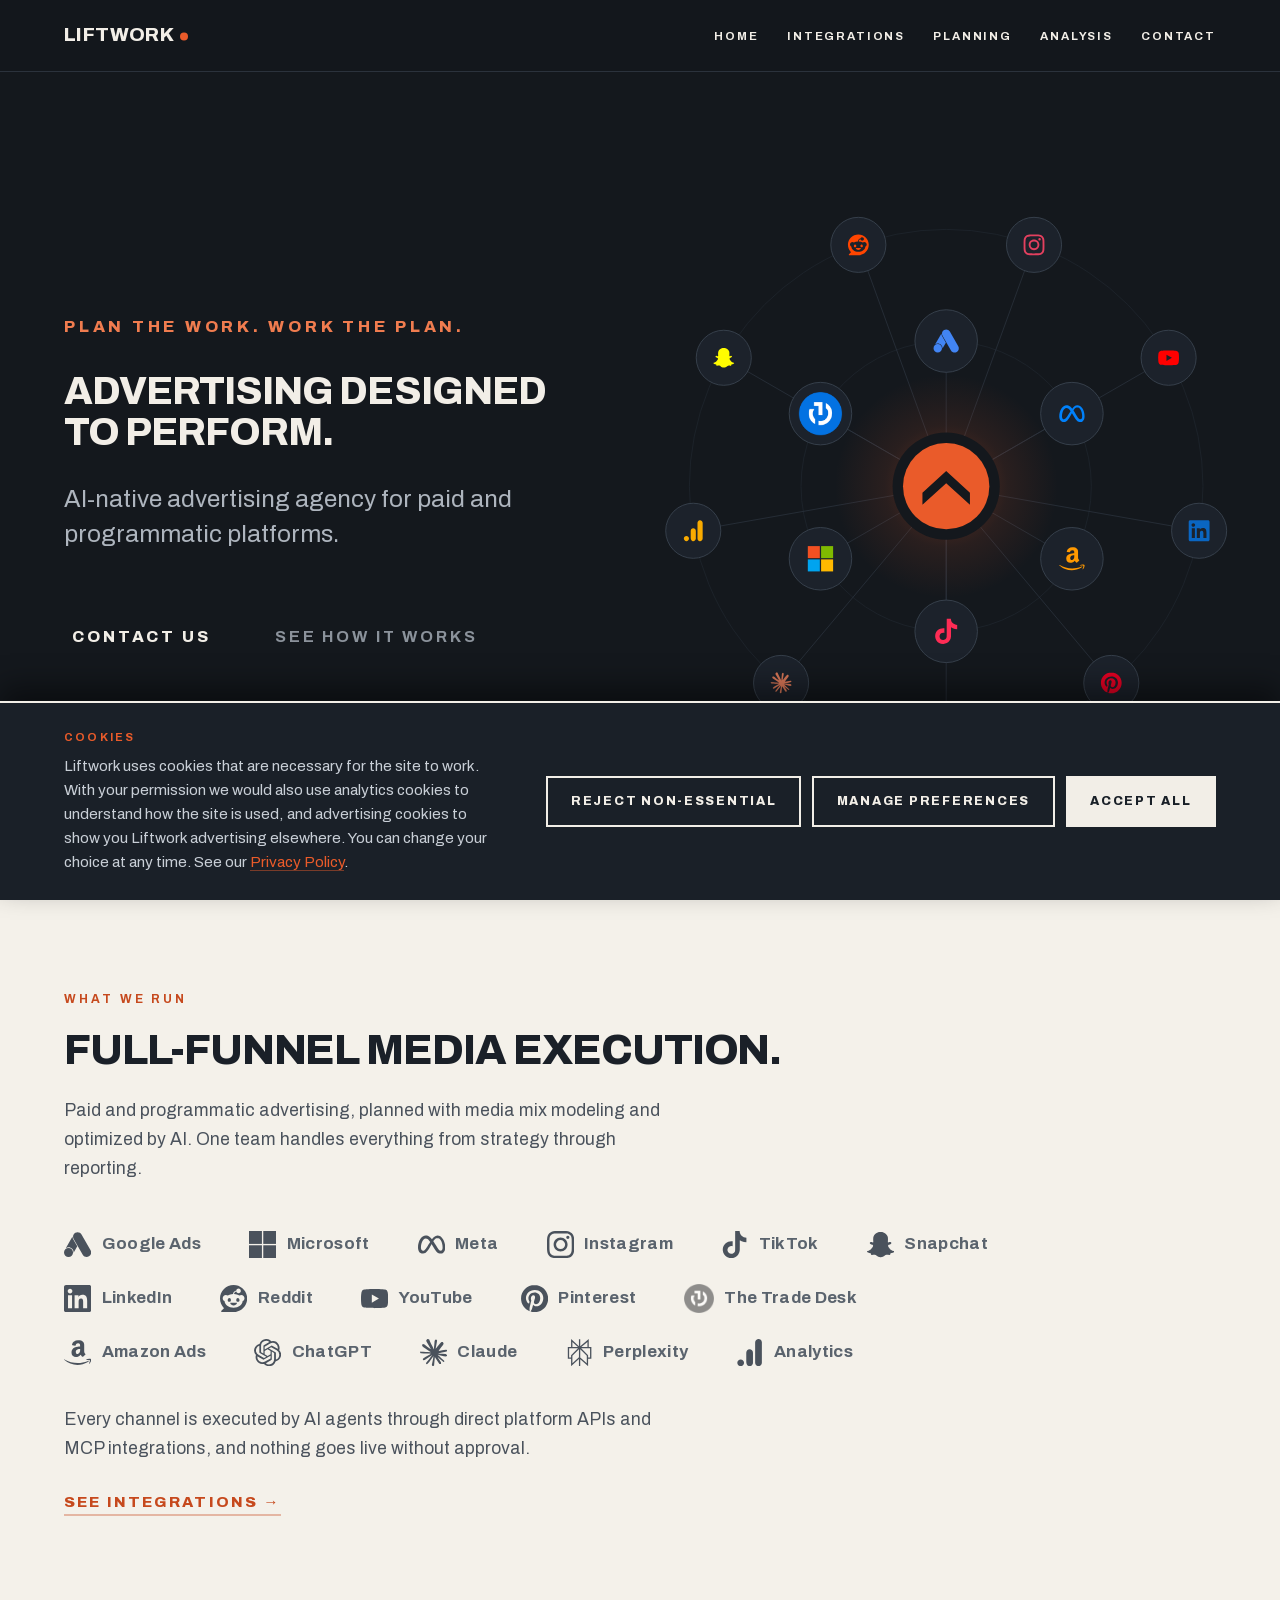
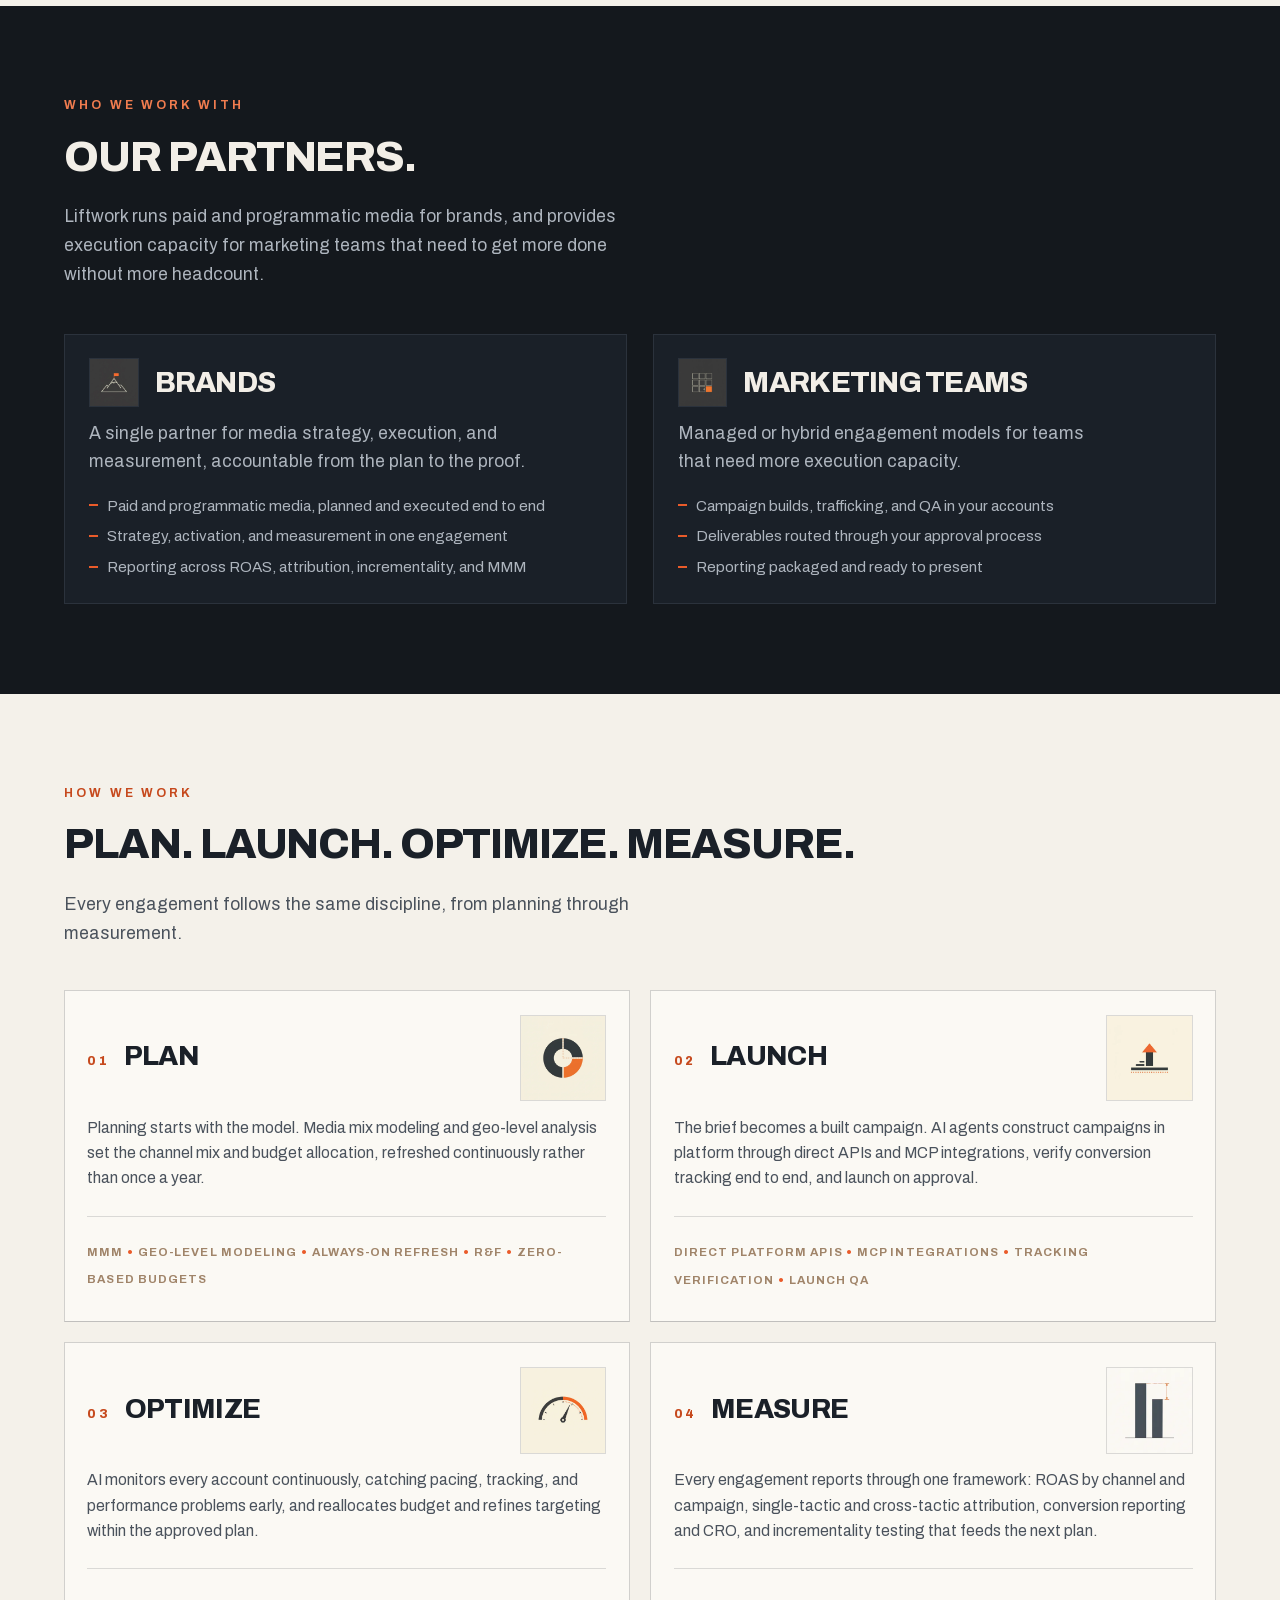
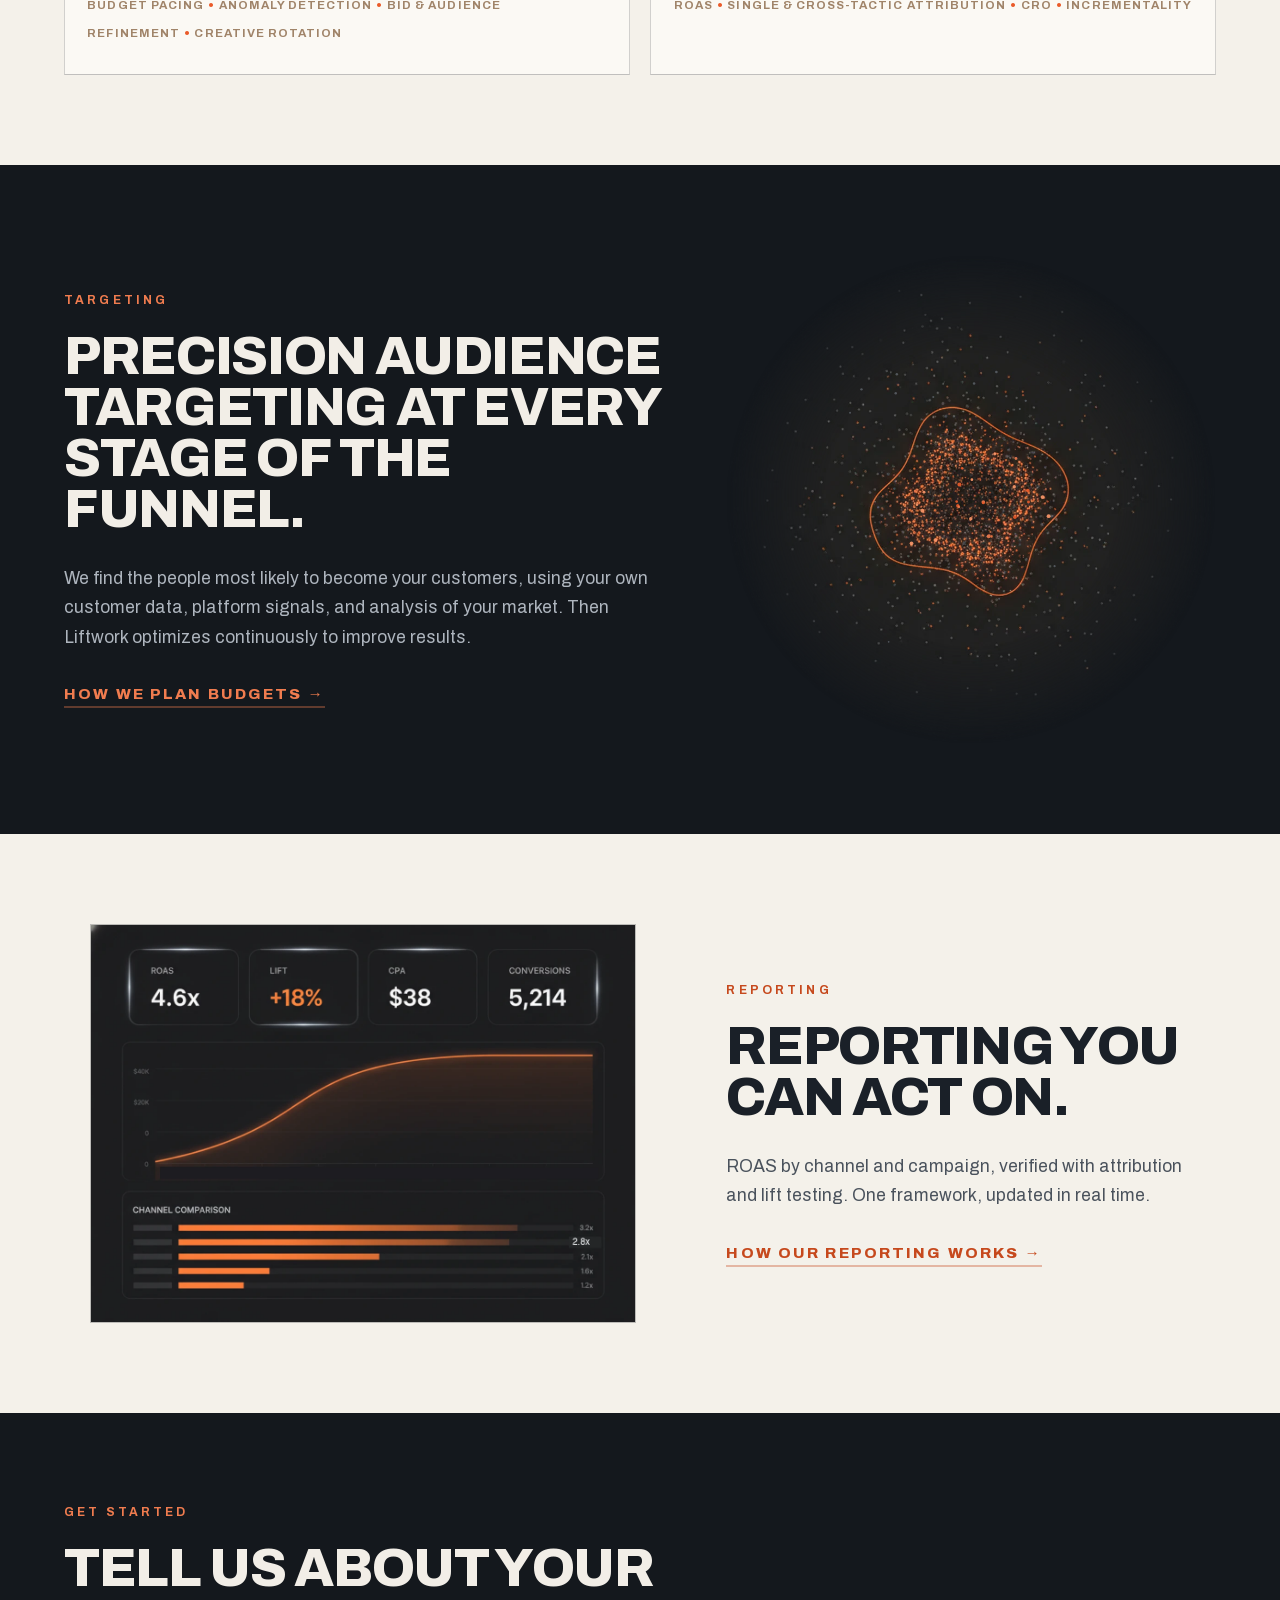
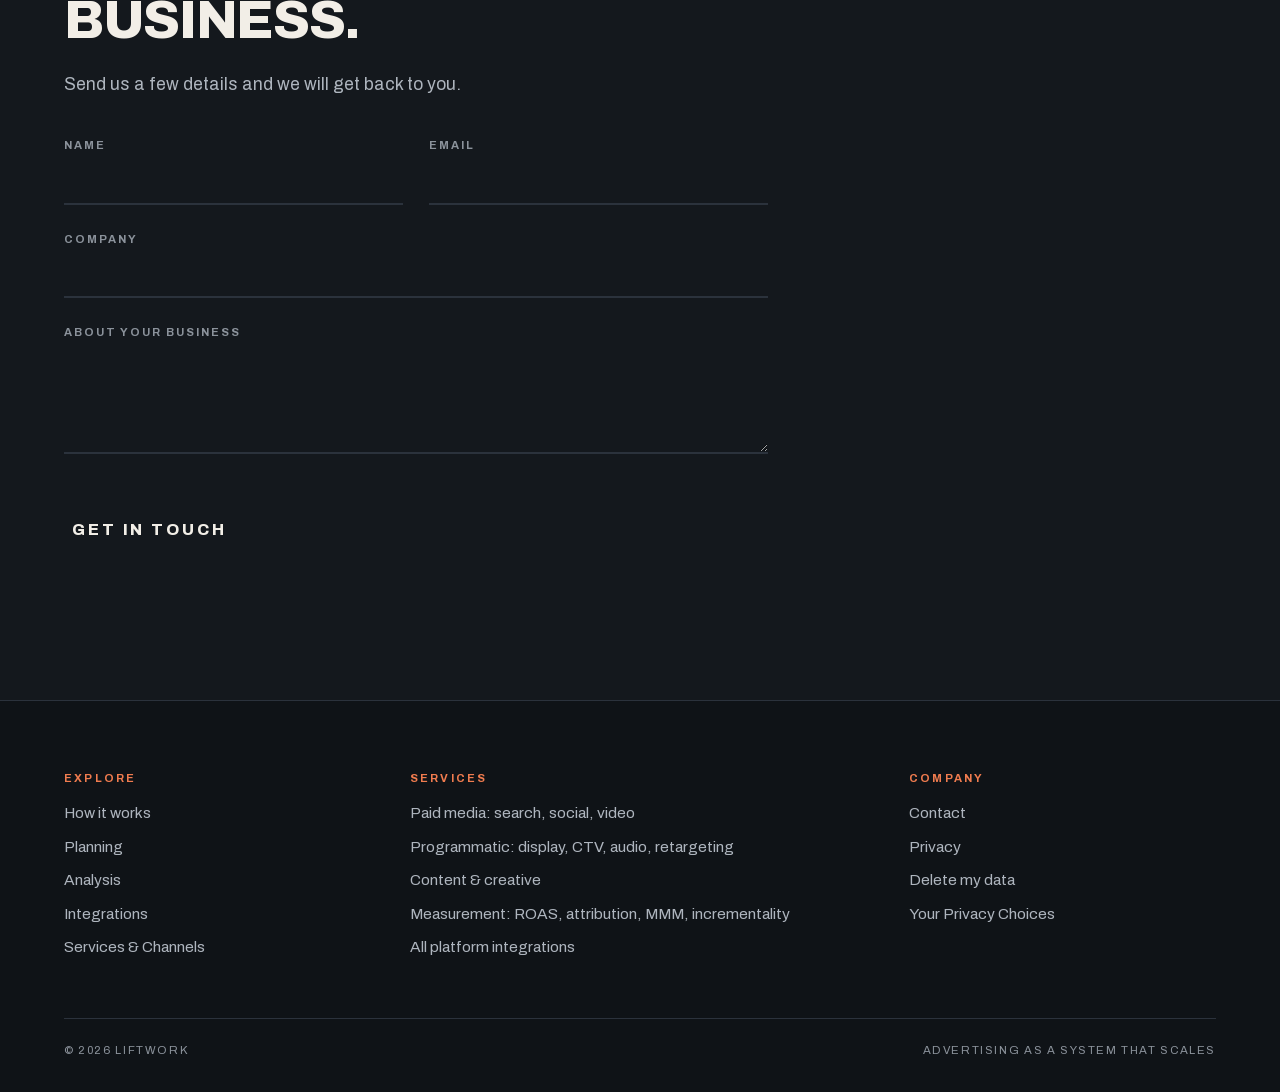
==== index.html @ 9b7424d6 "Fix truncated pages Co-Authored-By: Claude Fable 5 <noreply@anthropic.com>" ====
<!DOCTYPE html>
<html lang="en"><head><meta charset="utf-8">

<meta name="viewport" content="width=device-width, initial-scale=1">
<title>Liftwork: Advertising designed to perform</title>
<meta name="description" content="Liftwork is an AI-native advertising agency for paid and programmatic platforms. Advanced audience targeting, AI-optimized media delivery, and incrementality testing.">
<meta property="og:type" content="website">
<meta property="og:title" content="Liftwork: Advertising designed to perform">
<meta property="og:description" content="Liftwork is an AI-native advertising agency for paid and programmatic platforms. Advanced audience targeting, AI-optimized media delivery, and incrementality testing.">
<meta name="twitter:card" content="summary_large_image">
<meta name="theme-color" content="#14181D">
<link rel="icon" href="data:image/svg+xml,%3Csvg xmlns='http://www.w3.org/2000/svg' viewBox='0 0 32 32'%3E%3Crect width='32' height='32' fill='%2314181D'/%3E%3Ccircle cx='16' cy='16' r='10' fill='%23EA5B2A'/%3E%3Cpolygon points='16,12.5 21.5,17.5 21.5,20.3 16,15.3 10.5,20.3 10.5,17.5' fill='%2314181D'/%3E%3C/svg%3E">
<style>
@font-face{font-family:'Archivo';font-style:normal;font-weight:400 800;font-display:swap;src:url(fonts/archivo-var.woff2) format('woff2');unicode-range:U+0000-00FF,U+0131,U+0152-0153,U+02BB-02BC,U+02C6,U+02DA,U+02DC,U+2000-206F,U+2074,U+20AC,U+2122,U+2191,U+2193,U+2212,U+2215,U+FEFF,U+FFFD}
</style>
<style>
/* ============================================================
   LIFTWORK
   visual direction: mission control.
   deep charcoal ground, one vivid orange accent, cream plates
   where the work itself is shown. flat, sharp, unadorned.
   ============================================================ */

:root{
  --bg:#14181D;
  --bg-2:#1A2028;
  --bg-3:#20262F;
  --line:#2B323C;
  --text:#F2EEE7;
  --text-mid:#AEB5BE;
  --text-dim:#8B929B;
  --orange:#EA5B2A;
  --orange-light:#F07C4F;
  --plate:#F4F1EA;
  --shadow:rgba(0,0,0,.35);

  --display:'Archivo','Helvetica Neue',Helvetica,Arial,sans-serif;
  --gutter:clamp(1.25rem,5vw,4.5rem);
  --head-h:4.5rem;
}

*,*::before,*::after{box-sizing:border-box}
html{-webkit-text-size-adjust:100%;scroll-behavior:smooth}

body{
  margin:0;
  background:var(--bg);
  color:var(--text);
  font-family:var(--display);
  font-size:clamp(1rem,.96rem + .18vw,1.1rem);
  line-height:1.6;
  -webkit-font-smoothing:antialiased;
  overflow-x:hidden;
}

::selection{background:var(--orange);color:#fff}

.wrap{max-width:1280px;margin:0 auto;padding-inline:var(--gutter)}

/* ---------- type ---------- */

h1,h2,h3{margin:0;font-weight:800;line-height:.95;letter-spacing:-.025em;text-transform:uppercase}
.display-xl{font-size:clamp(1.9rem,.45rem + 2.45vw,2.8rem);line-height:1.07}
.display-l {font-size:clamp(1.9rem,1.05rem + 2.9vw,3.7rem)}
.display-m {font-size:clamp(1.55rem,1.05rem + 2vw,2.7rem)}

.kicker{
  display:block;
  font-size:clamp(.7rem,.66rem + .12vw,.78rem);
  font-weight:700;letter-spacing:.26em;text-transform:uppercase;
  color:var(--orange-light);
}
.hero .kicker{
  font-size:clamp(.88rem,.78rem + .3vw,1.1rem);
  font-weight:800;letter-spacing:.23em;
  margin-bottom:1.9rem;
}
.lede{font-size:clamp(1.15rem,1.02rem + .62vw,1.6rem);line-height:1.45;max-width:38ch;color:var(--text-mid)}
.body{max-width:60ch;color:var(--text-mid);line-height:1.65}

/* ---------- masthead ---------- */

.masthead{
  position:sticky;top:0;z-index:50;
  background:rgba(20,24,29,.94);
  backdrop-filter:blur(8px);
  border-bottom:1px solid var(--line);
  height:var(--head-h);
  display:flex;align-items:center;
}
.masthead .wrap{display:flex;align-items:center;justify-content:space-between;gap:1.5rem;width:100%}
.wordmark{font-weight:800;font-size:1.2rem;letter-spacing:.02em;text-transform:uppercase;text-decoration:none;color:var(--text);display:inline-flex;align-items:baseline}
.wordmark::after{content:"";width:.42em;height:.42em;border-radius:50%;background:var(--orange);margin-left:.3em;transform:translateY(-.02em)}
.masthead nav ul{display:flex;gap:clamp(.9rem,2.2vw,2.1rem);list-style:none;margin:0;padding:0}
.masthead nav a{
  font-size:.72rem;font-weight:700;letter-spacing:.16em;text-transform:uppercase;
  color:var(--text);text-decoration:none;
  border-bottom:2px solid transparent;padding-bottom:2px;
}
.masthead nav a:hover,.masthead nav a:focus-visible{border-bottom-color:var(--orange);color:var(--orange-light)}
.nav-check{position:absolute;width:1px;height:1px;margin:-1px;padding:0;overflow:hidden;clip:rect(0 0 0 0);clip-path:inset(50%);white-space:nowrap;border:0}
.nav-check:focus-visible ~ .nav-toggle{outline:2px solid var(--orange);outline-offset:4px}
.nav-toggle{
  display:none;
  background:none;border:0;cursor:pointer;padding:.55rem .35rem;
  margin-right:-.35rem;
}
.nav-toggle span{
  display:block;width:24px;height:2.5px;background:var(--text);
  margin:5px 0;transition:transform .18s ease, opacity .18s ease;
}
.nav-check:checked ~ .nav-toggle span:nth-child(1){transform:translateY(7.5px) rotate(45deg)}
.nav-check:checked ~ .nav-toggle span:nth-child(2){opacity:0}
.nav-check:checked ~ .nav-toggle span:nth-child(3){transform:translateY(-7.5px) rotate(-45deg)}

@media (max-width:680px){
  .nav-toggle{display:block}
  .masthead nav{
    position:absolute;top:var(--head-h);left:0;right:0;
    background:var(--bg);border-bottom:1px solid var(--line);
    display:none;
  }
  .nav-check:checked ~ nav{display:block}
  .masthead nav ul{
    flex-direction:column;gap:0;
    padding:0 var(--gutter);
  }
  .masthead nav li{border-top:1px solid var(--line)}
  .masthead nav a{
    display:block;padding:1.05rem 0;border-bottom:0;font-size:.8rem;
  }
}

/* ---------- sections ---------- */

.poster{padding-block:clamp(4rem,10vh,8rem)}
.poster--tight{padding-block:clamp(3rem,6vh,5rem)}
section[id]{scroll-margin-top:var(--head-h)}
.panel-dark{background:var(--plate);color:#1A2028}
.panel-dark .body{color:#4A525C}
.panel-dark .kicker{color:#C6491D}
.panel-dark .act{color:#1A2028}
.panel-dark .act:hover,.panel-dark .act:focus-visible{color:var(--orange)}
.panel-dark .step p{color:#4A525C}
.panel-dark .steps{border-top-color:rgba(20,24,29,.25)}
.panel-dark .steps > li{border-bottom-color:rgba(20,24,29,.25)}
.panel-dark .step-mark img{border:1px solid rgba(20,24,29,.12)}
.panel-dark .services li{border-top-color:rgba(20,24,29,.18)}
.panel-dark .panel-ui{border-color:rgba(20,24,29,.25)}
#platform .panel-ui{background:#1B212A;border:1px solid var(--line);padding:.65rem}
#platform .panel-ui img{border-radius:4px}

/* ---------- hero: fills the screen, and nothing below it shows ---------- */

.hero{
  max-width:1400px;
  min-height:calc(100svh - var(--head-h));
  display:grid;align-content:center;
  gap:clamp(2rem,4vw,2.4rem) clamp(2rem,4vw,4rem);
  grid-template-columns:1fr;
  grid-template-areas:"copy" "plate" "act";
  padding-block:clamp(2rem,4vh,3.5rem);
}
.hero-copy{grid-area:copy}
.hero > .plate{grid-area:plate;align-self:center}
.hero > .actions{grid-area:act;margin-top:0}
@media (min-width:940px){
  .hero{grid-template-columns:minmax(0,1.02fr) minmax(0,.98fr);grid-template-areas:"copy plate" "act plate";align-content:center}
  .hero-copy{align-self:end}
  .hero > .actions{align-self:start}
}
.hero h1{margin-block:0 1.8rem;max-width:15ch}
@media (min-width:940px){.hero h1{max-width:none}}
.br-lg{display:none}
@media (min-width:1150px){.br-lg{display:block}}

/* ---------- buttons: a printed slab and a marked link. no outlined boxes. ---------- */

.actions{display:flex;flex-wrap:wrap;align-items:center;gap:clamp(1.6rem,4vw,3rem);margin-top:clamp(2rem,4vw,2.8rem)}

/* actions: no boxes. a ring is drawn around the label on hover. */
.act{
  position:relative;z-index:0;display:inline-block;
  font:inherit;font-weight:800;font-size:1rem;letter-spacing:.18em;text-transform:uppercase;
  color:var(--text);background:none;border:0;cursor:pointer;text-decoration:none;
  padding:.55rem .5rem;
}
.act{transition:color .16s ease}
.act:hover,.act:focus-visible{color:var(--orange-light)}
.act--quiet{color:var(--text-dim);font-weight:700}
.act--quiet:hover,.act--quiet:focus-visible{color:var(--orange-light)}

/* ---------- plates ---------- */

.plate{width:100%;display:flex;justify-content:center}
.plate svg,.plate img{display:block;width:100%;height:auto}
.hero .plate img{max-height:min(88svh,900px);width:auto;max-width:100%}
@media (min-width:940px){.hero .plate img{width:150%;max-width:none;max-height:none;margin:-13% -25%}}
.hero .plate .hero-net{width:100%;max-width:min(92svh,820px);height:auto}
.targ-wrap{position:relative;width:100%;max-width:34rem}
.targ-wrap img{display:block;width:100%;height:auto}
.targ-anim{position:absolute;inset:0;width:100%;height:100%}
.tdot{animation:tdrift var(--du) ease-in-out var(--de) infinite alternate}
@keyframes tdrift{to{transform:translate(var(--dx),var(--dy))}}
.targ-pulse{opacity:0;animation:tpulse 6s ease-out infinite;transform-origin:450px 445px}
@keyframes tpulse{0%{opacity:.5;transform:scale(.78)}70%{opacity:0;transform:scale(1.12)}100%{opacity:0;transform:scale(1.12)}}
@media (min-width:940px){.hero .plate .hero-net{width:142%;max-width:none;margin:-13% -19%}}
.net-rings circle{fill:none;stroke:#20272F;stroke-width:1}
.net-lines line{stroke:#2C343F;stroke-width:1}
.net-nodes circle{fill:#1C222B;stroke:#39424E;stroke-width:1.25}
.net-nodes path,.net-nodes text,.net-nodes rect{transition:fill .25s ease}
.net-nodes .node circle{transition:stroke .25s ease}
.net-nodes .node:hover circle{stroke:#5A6572}
.n-googleads path{fill:#4285F4}
.n-meta path{fill:#0081FB}
.n-amazon path{fill:#FF9900}
.n-tiktok path{fill:#FE2C55}
.n-instagram path{fill:#E4405F}
.n-youtube path{fill:#FF0000}
.n-linkedin path{fill:#0A66C2}
.n-pinterest path{fill:#E60023}
.n-openai path{fill:#10A37F}
.n-googleanalytics path{fill:#F9AB00}
.n-snapchat path{fill:#FFFC00}
.n-reddit path{fill:#FF4500}
.n-claude path{fill:#D97757}
.n-microsoft rect:nth-of-type(1){fill:#F25022}
.n-microsoft rect:nth-of-type(2){fill:#7FBA00}
.n-microsoft rect:nth-of-type(3){fill:#00A4EF}
.n-microsoft rect:nth-of-type(4){fill:#FFB900}
.net-nodes .node:hover path,.net-nodes .node:hover rect{fill:#E4E8ED}
.n-ttd .img-grey{opacity:0;transition:opacity .25s ease}
.n-ttd:hover .img-grey{opacity:1}
.n-ttd .img-color{transition:opacity .25s ease}
.n-ttd:hover .img-color{opacity:0}
.pulse{fill:var(--orange);opacity:0;animation:net-pulse var(--du,6s) cubic-bezier(.5,.05,.55,.95) infinite;animation-delay:var(--d)}
.pulse--out{fill:var(--orange-light);animation-name:net-pulse-out}
@keyframes net-pulse{
  0%{transform:translate(var(--x0),var(--y0));opacity:0}
  8%{opacity:.95}
  46%{transform:translate(500px,500px);opacity:.95}
  54%{transform:translate(500px,500px);opacity:0}
  100%{transform:translate(500px,500px);opacity:0}
}
@keyframes net-pulse-out{
  0%{transform:translate(500px,500px);opacity:0}
  8%{opacity:.85}
  46%{transform:translate(var(--x0),var(--y0));opacity:.85}
  54%{transform:translate(var(--x0),var(--y0));opacity:0}
  100%{transform:translate(var(--x0),var(--y0));opacity:0}
}
.net-halo{animation:net-breathe 5.5s ease-in-out infinite alternate;transform-origin:500px 500px}
@keyframes net-breathe{from{opacity:.75;transform:scale(1)}to{opacity:1;transform:scale(1.08)}}
.hero-bleed{overflow:clip}
.raking{transform-origin:20% 88%;animation:rake 36s ease-in-out infinite alternate}
@keyframes rake{
  from{transform:skewX(-2deg) scaleX(1)}
  to  {transform:skewX(-13deg) scaleX(1.16)}
}

/* ---------- split ---------- */

.split{display:grid;gap:clamp(2.4rem,5vw,4.5rem);grid-template-columns:1fr;align-items:center}
@media (min-width:940px){.split{grid-template-columns:1.1fr .9fr}}
.split .plate img{max-width:34rem;margin-inline:auto}
.radar-wrap{position:relative;max-width:34rem;margin-inline:auto;background:var(--plate);border:1px solid var(--line);padding:clamp(1.2rem,2.5vw,2rem)}
.radar-key{
  position:absolute;top:1rem;right:1.2rem;
  display:flex;flex-direction:column;gap:.3rem;
}
.radar-key span{
  display:flex;align-items:center;gap:.45rem;
  font-size:.66rem;font-weight:700;letter-spacing:.14em;text-transform:uppercase;color:#4A5560;
}
.radar-key i{width:.62rem;height:.62rem;display:inline-block}
@media (min-width:940px){.split--flip > div:first-child{order:2}.split--flip .plate{order:1}}

/* ---------- steps ---------- */

.steps{list-style:none;margin:2.6rem 0 0;padding:0;display:grid;gap:clamp(1rem,1.6vw,1.4rem);grid-template-columns:1fr}
@media (min-width:860px){.steps{grid-template-columns:1fr 1fr}}
.steps > li{border:1px solid rgba(20,24,29,.18);background:#FBF9F4;padding:1.5rem 1.4rem 1.6rem}
.step-head{display:flex;align-items:center;justify-content:space-between;gap:1rem;margin-bottom:.85rem}
.step-title{display:flex;align-items:baseline;gap:.9rem}
.step-num{font-weight:800;font-size:.78rem;letter-spacing:.2em;color:#C6491D}
.step-head h3{font-size:clamp(1.3rem,1rem + 1vw,1.7rem)}
.step-head img{width:5.4rem;height:5.4rem;display:block;border:1px solid rgba(20,24,29,.14)}
.steps p{margin:0;color:#4A525C;line-height:1.6;font-size:.98rem}
.steps .step-spec{margin-top:1.6rem;padding-top:1.4rem;border-top:1px solid rgba(20,24,29,.14);font-size:.73rem;font-weight:700;letter-spacing:.09em;text-transform:uppercase;color:#A08469;line-height:2.1}
.step-spec .sep{color:var(--orange);font-size:1.15em;padding:0 .28em;vertical-align:-.05em}

/* ---------- agents ---------- */

.agents{
  list-style:none;margin:2.8rem 0 0;padding:0;
  display:grid;gap:clamp(1.2rem,2vw,1.6rem);grid-template-columns:1fr;
}
@media (min-width:640px){.agents{grid-template-columns:1fr 1fr}}
@media (min-width:1060px){.agents{grid-template-columns:repeat(4,1fr)}}
.agents li{
  border:1px solid var(--line);
  background:var(--bg-2);
  padding:1.5rem 1.4rem 1.7rem;
  display:flex;flex-direction:column;gap:.9rem;
}
.agents img{width:4.4rem;height:4.4rem;display:block}
.agent-num{
  font-weight:800;font-size:.78rem;letter-spacing:.2em;color:var(--orange-light);
}
.agent-name{font-weight:800;text-transform:uppercase;letter-spacing:-.01em;line-height:.95;font-size:clamp(1.35rem,1rem + 1vw,1.8rem);color:var(--text)}
.agent-what{font-size:1rem;color:var(--text-mid);line-height:1.58}

/* ---------- product panels ---------- */

.panels{display:grid;gap:clamp(1.8rem,3vw,2.6rem);grid-template-columns:1fr;margin-top:2.8rem}
@media (min-width:900px){.panels{grid-template-columns:repeat(3,1fr)}}
.panel-ui{border:1px solid var(--line);background:var(--plate)}
.panel-ui svg,.panel-ui img{display:block;width:100%;height:auto}
.panel-cap{margin-top:1.1rem}
.panel-cap h3{font-size:clamp(1.05rem,1rem + .35vw,1.3rem);margin-bottom:.45rem}
.panel-cap p{margin:0;color:var(--text-mid);font-size:1rem;line-height:1.55;max-width:34ch}

/* ---------- the row line ---------- */

.row-line{
  margin:0;font-weight:800;text-transform:uppercase;letter-spacing:-.025em;line-height:1.04;
  font-size:clamp(1.6rem,.9rem + 2.6vw,2.9rem);
}
.row-line span{display:inline-block;margin-right:.5em}
.row-line .dot{color:var(--orange);margin-right:0}
.panel-dark .row-line .dot{color:var(--orange-light)}

/* ---------- audiences ---------- */

.audiences{list-style:none;margin:2.8rem 0 0;padding:0;display:grid;gap:clamp(1.2rem,2vw,1.6rem);grid-template-columns:1fr}
@media (min-width:720px){.audiences{grid-template-columns:1fr 1fr}}
.audiences > li{border:1px solid var(--line);background:var(--bg-2);padding:1.4rem 1.5rem 1.5rem;display:flex;flex-direction:column;gap:.8rem}
.aud-head{display:flex;align-items:center;gap:1rem}
.aud-head img{width:3.1rem;height:3.1rem;display:block;border:1px solid var(--line)}
.audiences h3{font-size:clamp(1.35rem,1rem + 1vw,1.8rem)}
.audiences p{margin:0;color:var(--text-mid);line-height:1.6;max-width:44ch}

/* ---------- funnel rail ---------- */

.svc-name{font-weight:800;text-transform:uppercase;letter-spacing:-.01em;font-size:clamp(1.1rem,1rem + .5vw,1.35rem);color:#1A2028}
.svc-name .svc-num{font-weight:800;font-size:.72rem;letter-spacing:.2em;color:#C6491D;margin-right:.7rem;vertical-align:.15em}
.svc-cols{display:grid;gap:1.4rem;grid-template-columns:1fr;margin-top:2.8rem}
@media (min-width:640px){.svc-cols{grid-template-columns:1fr 1fr}}
@media (min-width:1000px){.svc-cols{grid-template-columns:repeat(4,1fr)}}
.svc-cols > div{position:relative;background:#FFFFFF;border:1px solid rgba(20,24,29,.1);padding:1.7rem 1.5rem 1.6rem;box-shadow:0 10px 28px rgba(20,24,29,.05)}
.svc-cols > div::before{content:"";position:absolute;top:0;left:1.5rem;right:1.5rem;height:3px;background:var(--col)}
.svc-cols > div:nth-child(1){--col:#EA5B2A}
.svc-cols > div:nth-child(2){--col:#3D4A57}
.svc-cols > div:nth-child(3){--col:#A67C2E}
.svc-cols > div:nth-child(4){--col:#44604F}
.svc-cols .svc-name{font-size:clamp(.88rem,.6rem + .55vw,1rem);white-space:nowrap}
.svc-cols .svc-num{color:var(--col)}
.svc-list{list-style:none;margin:1.1rem 0 0;padding:0}
.svc-list li{padding:.58rem 0;border-bottom:1px solid rgba(20,24,29,.09);color:#3E4650;font-size:.94rem;letter-spacing:.01em}
.svc-list li:last-child{border-bottom:0;padding-bottom:0}
.text-link{font-weight:800;font-size:.95rem;letter-spacing:.14em;text-transform:uppercase;text-decoration:none;color:#C6491D;border-bottom:2px solid rgba(198,73,29,.35);padding-bottom:.25rem;transition:border-color .16s ease}
.text-link:hover,.text-link:focus-visible{border-bottom-color:#C6491D}


/* ---------- compatibility logo wall ---------- */

.logo-wall{margin-top:3rem}
.lw-row{display:flex;flex-wrap:wrap;justify-content:flex-start;align-items:center;gap:1.4rem 3rem}
.lw-row + .lw-row{margin-top:1.6rem}
.lw-lock{display:inline-flex;align-items:center;gap:.65rem;font-weight:700;font-size:1.05rem;letter-spacing:.02em;color:#5A636D;white-space:nowrap;transition:color .22s ease}
.lw-lock svg{width:1.7rem;height:1.7rem;display:block}
.lw-lock svg path,.lw-lock svg rect{fill:#4A525C;transition:fill .22s ease}
.lw-lock img{width:1.85rem;height:1.85rem;display:block;filter:grayscale(1) opacity(.7);transition:filter .22s ease}
.lw-lock:hover{color:#14181D}
.l-googleads:hover svg path{fill:#4285F4}.l-meta:hover svg path{fill:#0081FB}.l-instagram:hover svg path{fill:#E4405F}
.l-tiktok:hover svg path{fill:#FE2C55}.l-snapchat:hover svg path{fill:#FFFC00}.l-linkedin:hover svg path{fill:#0A66C2}
.l-reddit:hover svg path{fill:#FF4500}.l-youtube:hover svg path{fill:#FF0000}.l-pinterest:hover svg path{fill:#E60023}
.l-amazon:hover svg path{fill:#FF9900}.l-openai:hover svg path{fill:#10A37F}.l-claude:hover svg path{fill:#D97757}
.l-perplexity:hover svg path{fill:#20808D}.l-googleanalytics:hover svg path{fill:#F9AB00}
.l-microsoft:hover svg rect:nth-of-type(1){fill:#F25022}.l-microsoft:hover svg rect:nth-of-type(2){fill:#7FBA00}
.l-microsoft:hover svg rect:nth-of-type(3){fill:#00A4EF}.l-microsoft:hover svg rect:nth-of-type(4){fill:#FFB900}
.l-ttd:hover img{filter:none}

/* ---------- audience detail points ---------- */

.aud-points{list-style:none;margin:.35rem 0 0;padding:0;display:grid;gap:.5rem}
.aud-points li{position:relative;padding-left:1.15rem;color:var(--text-mid);font-size:.95rem;line-height:1.5}
.aud-points li::before{content:"";position:absolute;left:0;top:.62em;width:.55rem;height:2px;background:var(--orange)}

/* ---------- service pillars ---------- */

.pillar{margin-top:clamp(3rem,6vw,4.5rem)}
.pillar-head{display:flex;align-items:baseline;gap:1rem;flex-wrap:wrap}
.pillar-head h3{font-size:clamp(1.5rem,1.1rem + 1.6vw,2.3rem)}
.pillar-head .pillar-num{font-weight:800;font-size:.78rem;letter-spacing:.2em;color:#C6491D}
.pillar > p{margin:.8rem 0 0;max-width:56ch;color:#4A525C;line-height:1.6}
.tactics{list-style:none;margin:1.8rem 0 0;padding:0;display:grid;gap:clamp(1rem,1.6vw,1.4rem);grid-template-columns:1fr}
@media (min-width:640px){.tactics{grid-template-columns:1fr 1fr}}
@media (min-width:1060px){.tactics{grid-template-columns:repeat(3,1fr)}}
.tactics li{
  background:#FBF9F4;border:1px solid rgba(20,24,29,.16);
  padding:1.4rem 1.3rem 1.5rem;display:flex;flex-direction:column;gap:.7rem;
}
.tactic-tag{font-weight:800;font-size:.7rem;letter-spacing:.2em;text-transform:uppercase;color:#C6491D}
.tactic-name{font-weight:800;text-transform:uppercase;letter-spacing:-.01em;line-height:1.05;font-size:clamp(1.1rem,1rem + .5vw,1.35rem);color:#1A2028}
.tactic-what{font-size:.95rem;color:#4A525C;line-height:1.55}

/* cream contact form */
.panel-dark label{color:#5A626C}
.panel-dark input,.panel-dark textarea{color:#1A2028;border-bottom-color:rgba(20,24,29,.35)}
.panel-dark input:focus,.panel-dark textarea:focus{border-bottom-color:var(--orange)}
.panel-dark .form-note{color:#5A626C}
.panel-dark .form-note.err{color:#C6491D}
.panel-dark .form-note.ok{color:#1A2028}

/* ---------- contact ---------- */

form{max-width:44rem;margin-top:2.4rem}
.fields{display:grid;gap:1.6rem;grid-template-columns:1fr}
@media (min-width:640px){.fields--2{grid-template-columns:1fr 1fr}}
label{display:block;font-size:.7rem;font-weight:700;letter-spacing:.18em;text-transform:uppercase;color:var(--text-dim);margin-bottom:.5rem}
input,textarea{
  width:100%;font-family:var(--display);font-size:1.05rem;color:var(--text);
  background:transparent;border:0;border-bottom:2px solid var(--line);padding:.65rem 0;border-radius:0;
}
textarea{min-height:6.5rem;resize:vertical}
input:focus,textarea:focus{outline:0;border-bottom-color:var(--orange)}

/* ---------- footer ---------- */

footer{background:#0F1317;color:var(--text);border-top:1px solid var(--line);padding-block:clamp(3rem,7vw,4.5rem) 2rem}
.foot-grid{display:grid;gap:2.4rem;grid-template-columns:1fr}
@media (min-width:680px){.foot-grid{grid-template-columns:1fr 1.5fr 1fr}}
.foot-col .foot-h{margin:0 0 1.1rem;font-size:.7rem;font-weight:700;letter-spacing:.2em;text-transform:uppercase;color:var(--orange-light)}
.foot-col ul{list-style:none;margin:0;padding:0;display:grid;gap:.55rem}
.foot-col li,.foot-col a{font-size:.97rem;color:var(--text-mid);text-decoration:none}
.foot-col a:hover,.foot-col a:focus-visible{color:#fff}
.colophon{
  margin-top:clamp(2.4rem,6vw,3.6rem);padding-top:1.4rem;
  border-top:1px solid var(--line);
  display:flex;justify-content:space-between;gap:1rem;flex-wrap:wrap;
  font-size:.72rem;letter-spacing:.14em;text-transform:uppercase;color:var(--text-dim);
}

/* ---------- a11y ---------- */

:focus-visible{outline:3px solid var(--orange);outline-offset:4px}
.panel-dark :focus-visible{outline-color:var(--orange-light)}
.skip{position:absolute;left:-9999px;background:var(--orange);color:#fff;padding:.9rem 1.3rem;font-weight:700;letter-spacing:.14em;text-transform:uppercase;font-size:.76rem;z-index:100}
.skip:focus{left:1rem;top:1rem}

@media (prefers-reduced-motion:reduce){
  html{scroll-behavior:auto}
  *,*::before,*::after{animation:none !important;transition:none !important}
}

.hp-field{position:absolute;left:-9999px;width:1px;height:1px;overflow:hidden}
.form-note{margin-top:1.4rem;font-size:.95rem;line-height:1.5;min-height:1.4em;color:var(--text-dim)}
.form-note.err{color:var(--orange-light);font-weight:700}
.form-note.ok{color:var(--text);font-weight:700}
.act[disabled]{opacity:.55;cursor:wait}
</style>
  <link rel="stylesheet" href="consent.css">
</head>
<body>

<a class="skip" href="#main">Skip to content</a>

<header class="masthead">
  <div class="wrap">
    <a class="wordmark" href="#main">Liftwork</a>
    <input type="checkbox" id="nav-check" class="nav-check" aria-label="Menu">
    <label for="nav-check" class="nav-toggle" aria-hidden="true">
      <span></span><span></span><span></span>
    </label>
    <nav id="site-nav" aria-label="Primary">
      <ul>
        <li><a href="index.html">Home</a></li>
        <li><a href="integrations/index.html">Integrations</a></li>
        <li><a href="media-mix-modeling/index.html">Planning</a></li>
        <li><a href="attribution-incrementality/index.html">Analysis</a></li>
        <li><a href="#contact">Contact</a></li>
      </ul>
    </nav>
  </div>
</header>

<main id="main">

  <!-- ===================== HERO (fills the screen) ===================== -->
  <div class="hero-bleed">
<section class="wrap hero">
    <div class="hero-copy">
      <span class="kicker">Plan the work. Work the plan.</span>
      <h1 class="display-xl">Advertising designed <br class="br-lg">to perform.</h1>
      <p class="lede">AI-native advertising agency for paid and programmatic platforms.</p>
    </div>

    <div class="plate">
      <svg class="hero-net" viewBox="0 0 1000 1000" xmlns="http://www.w3.org/2000/svg" role="img" aria-label="The Liftwork platform connected to Google Ads, Microsoft, Meta, Instagram, TikTok, LinkedIn, Snapchat, Reddit, YouTube, Amazon, ChatGPT, Claude, Pinterest, Google Analytics, and The Trade Desk.">
        <defs>
          <radialGradient id="net-glow" cx="50%" cy="50%" r="50%">
            <stop offset="0%" stop-color="#EA5B2A" stop-opacity=".38"></stop>
            <stop offset="55%" stop-color="#EA5B2A" stop-opacity=".1"></stop>
            <stop offset="100%" stop-color="#EA5B2A" stop-opacity="0"></stop>
          </radialGradient>
        </defs>
        <g class="net-rings"><circle cx="500" cy="500" r="195"></circle><circle cx="500" cy="500" r="345"></circle></g>
        <g class="net-lines"><line x1="500" y1="500" x2="500.0" y2="305.0"></line><line x1="500" y1="500" x2="668.9" y2="402.5"></line><line x1="500" y1="500" x2="668.9" y2="597.5"></line><line x1="500" y1="500" x2="500.0" y2="695.0"></line><line x1="500" y1="500" x2="331.1" y2="597.5"></line><line x1="500" y1="500" x2="331.1" y2="402.5"></line><line x1="500" y1="500" x2="618.0" y2="175.8"></line><line x1="500" y1="500" x2="798.8" y2="327.5"></line><line x1="500" y1="500" x2="839.8" y2="559.9"></line><line x1="500" y1="500" x2="721.8" y2="764.3"></line><line x1="500" y1="500" x2="500.0" y2="845.0"></line><line x1="500" y1="500" x2="278.2" y2="764.3"></line><line x1="500" y1="500" x2="160.2" y2="559.9"></line><line x1="500" y1="500" x2="201.2" y2="327.5"></line><line x1="500" y1="500" x2="382.0" y2="175.8"></line></g>
        <g class="net-pulses"><circle class="pulse" r="4" style="--x0:500.0px;--y0:305.0px;--d:4.80s;--du:4.59s"></circle><circle class="pulse" r="4" style="--x0:668.9px;--y0:402.5px;--d:2.06s;--du:5.28s"></circle><circle class="pulse" r="4" style="--x0:668.9px;--y0:597.5px;--d:5.52s;--du:6.87s"></circle><circle class="pulse" r="4" style="--x0:500.0px;--y0:695.0px;--d:6.69s;--du:4.80s"></circle><circle class="pulse" r="4" style="--x0:331.1px;--y0:597.5px;--d:3.16s;--du:4.60s"></circle><circle class="pulse" r="4" style="--x0:331.1px;--y0:402.5px;--d:1.64s;--du:6.27s"></circle><circle class="pulse" r="4" style="--x0:618.0px;--y0:175.8px;--d:0.20s;--du:5.20s"></circle><circle class="pulse" r="4" style="--x0:798.8px;--y0:327.5px;--d:4.87s;--du:6.41s"></circle><circle class="pulse" r="4" style="--x0:839.8px;--y0:559.9px;--d:1.65s;--du:6.56s"></circle><circle class="pulse" r="4" style="--x0:721.8px;--y0:764.3px;--d:6.07s;--du:4.52s"></circle><circle class="pulse" r="4" style="--x0:500.0px;--y0:845.0px;--d:6.04s;--du:6.94s"></circle><circle class="pulse" r="4" style="--x0:278.2px;--y0:764.3px;--d:2.55s;--du:5.04s"></circle><circle class="pulse" r="4" style="--x0:160.2px;--y0:559.9px;--d:7.18s;--du:5.68s"></circle><circle class="pulse" r="4" style="--x0:201.2px;--y0:327.5px;--d:0.70s;--du:4.84s"></circle><circle class="pulse" r="4" style="--x0:382.0px;--y0:175.8px;--d:6.36s;--du:6.61s"></circle><circle class="pulse pulse--out" r="4" style="--x0:160.2px;--y0:559.9px;--d:0.59s;--du:5.53s"></circle><circle class="pulse pulse--out" r="4" style="--x0:500.0px;--y0:305.0px;--d:4.71s;--du:7.60s"></circle><circle class="pulse pulse--out" r="4" style="--x0:278.2px;--y0:764.3px;--d:2.71s;--du:5.17s"></circle><circle class="pulse pulse--out" r="4" style="--x0:798.8px;--y0:327.5px;--d:0.52s;--du:6.81s"></circle><circle class="pulse pulse--out" r="4" style="--x0:839.8px;--y0:559.9px;--d:5.80s;--du:7.95s"></circle><circle class="pulse pulse--out" r="4" style="--x0:668.9px;--y0:402.5px;--d:6.41s;--du:7.53s"></circle><circle class="pulse pulse--out" r="4" style="--x0:618.0px;--y0:175.8px;--d:2.85s;--du:6.09s"></circle></g>
        <g class="net-nodes"><g class="node n-googleads"><circle cx="500.0" cy="305.0" r="42"></circle><g transform="translate(483.0,288.0) scale(1.4167)"><path d="M3.9998 22.9291C1.7908 22.9291 0 21.1383 0 18.9293s1.7908-3.9998 3.9998-3.9998 3.9998 1.7908 3.9998 3.9998-1.7908 3.9998-3.9998 3.9998zm19.4643-6.0004L15.4632 3.072C14.3586 1.1587 11.9121.5028 9.9988 1.6074S7.4295 5.1585 8.5341 7.0718l8.0009 13.8567c1.1046 1.9133 3.5511 2.5679 5.4644 1.4646 1.9134-1.1046 2.568-3.5511 1.4647-5.4644zM7.5137 4.8438L1.5645 15.1484A4.5 4.5 0 0 1 4 14.4297c2.5597-.0075 4.6248 2.1585 4.4941 4.7148l3.2168-5.5723-3.6094-6.25c-.4499-.7793-.6322-1.6394-.5878-2.4784z"></path></g></g><g class="node n-meta"><circle cx="668.9" cy="402.5" r="42"></circle><g transform="translate(651.9,385.5) scale(1.4167)"><path d="M6.915 4.03c-1.968 0-3.683 1.28-4.871 3.113C.704 9.208 0 11.883 0 14.449c0 .706.07 1.369.21 1.973a6.624 6.624 0 0 0 .265.86 5.297 5.297 0 0 0 .371.761c.696 1.159 1.818 1.927 3.593 1.927 1.497 0 2.633-.671 3.965-2.444.76-1.012 1.144-1.626 2.663-4.32l.756-1.339.186-.325c.061.1.121.196.183.3l2.152 3.595c.724 1.21 1.665 2.556 2.47 3.314 1.046.987 1.992 1.22 3.06 1.22 1.075 0 1.876-.355 2.455-.843a3.743 3.743 0 0 0 .81-.973c.542-.939.861-2.127.861-3.745 0-2.72-.681-5.357-2.084-7.45-1.282-1.912-2.957-2.93-4.716-2.93-1.047 0-2.088.467-3.053 1.308-.652.57-1.257 1.29-1.82 2.05-.69-.875-1.335-1.547-1.958-2.056-1.182-.966-2.315-1.303-3.454-1.303zm10.16 2.053c1.147 0 2.188.758 2.992 1.999 1.132 1.748 1.647 4.195 1.647 6.4 0 1.548-.368 2.9-1.839 2.9-.58 0-1.027-.23-1.664-1.004-.496-.601-1.343-1.878-2.832-4.358l-.617-1.028a44.908 44.908 0 0 0-1.255-1.98c.07-.109.141-.224.211-.327 1.12-1.667 2.118-2.602 3.358-2.602zm-10.201.553c1.265 0 2.058.791 2.675 1.446.307.327.737.871 1.234 1.579l-1.02 1.566c-.757 1.163-1.882 3.017-2.837 4.338-1.191 1.649-1.81 1.817-2.486 1.817-.524 0-1.038-.237-1.383-.794-.263-.426-.464-1.13-.464-2.046 0-2.221.63-4.535 1.66-6.088.454-.687.964-1.226 1.533-1.533a2.264 2.264 0 0 1 1.088-.285z"></path></g></g><g class="node n-amazon"><circle cx="668.9" cy="597.5" r="42"></circle><g transform="translate(651.9,580.5) scale(1.4167)"><path d="M.045 18.02c.072-.116.187-.124.348-.022 3.636 2.11 7.594 3.166 11.87 3.166 2.852 0 5.668-.533 8.447-1.595l.315-.14c.138-.06.234-.1.293-.13.226-.088.39-.046.525.13.12.174.09.336-.12.48-.256.19-.6.41-1.006.654-1.244.743-2.64 1.316-4.185 1.726a17.617 17.617 0 01-10.951-.577 17.88 17.88 0 01-5.43-3.35c-.1-.074-.151-.15-.151-.22 0-.047.021-.09.051-.13zm6.565-6.218c0-1.005.247-1.863.743-2.577.495-.71 1.17-1.25 2.04-1.615.796-.335 1.756-.575 2.912-.72.39-.046 1.033-.103 1.92-.174v-.37c0-.93-.105-1.558-.3-1.875-.302-.43-.78-.65-1.44-.65h-.182c-.48.046-.896.196-1.246.46-.35.27-.575.63-.675 1.096-.06.3-.206.465-.435.51l-2.52-.315c-.248-.06-.372-.18-.372-.39 0-.046.007-.09.022-.15.247-1.29.855-2.25 1.82-2.88.976-.616 2.1-.975 3.39-1.05h.54c1.65 0 2.957.434 3.888 1.29.135.15.27.3.405.48.12.165.224.314.283.45.075.134.15.33.195.57.06.254.105.42.135.51.03.104.062.3.076.615.01.313.02.493.02.553v5.28c0 .376.06.72.165 1.036.105.313.21.54.315.674l.51.674c.09.136.136.256.136.36 0 .12-.06.226-.18.314-1.2 1.05-1.86 1.62-1.963 1.71-.165.135-.375.15-.63.045a6.062 6.062 0 01-.526-.496l-.31-.347a9.391 9.391 0 01-.317-.42l-.3-.435c-.81.886-1.603 1.44-2.4 1.665-.494.15-1.093.227-1.83.227-1.11 0-2.04-.343-2.76-1.034-.72-.69-1.08-1.665-1.08-2.94l-.05-.076zm3.753-.438c0 .566.14 1.02.425 1.364.285.34.675.512 1.155.512.045 0 .106-.007.195-.02.09-.016.134-.023.166-.023.614-.16 1.08-.553 1.424-1.178.165-.28.285-.58.36-.91.09-.32.12-.59.135-.8.015-.195.015-.54.015-1.005v-.54c-.84 0-1.484.06-1.92.18-1.275.36-1.92 1.17-1.92 2.43l-.035-.02zm9.162 7.027c.03-.06.075-.11.132-.17.362-.243.714-.41 1.05-.5a8.094 8.094 0 011.612-.24c.14-.012.28 0 .41.03.65.06 1.05.168 1.172.33.063.09.099.228.099.39v.15c0 .51-.149 1.11-.424 1.8-.278.69-.664 1.248-1.156 1.68-.073.06-.14.09-.197.09-.03 0-.06 0-.09-.012-.09-.044-.107-.12-.064-.24.54-1.26.806-2.143.806-2.64 0-.15-.03-.27-.087-.344-.145-.166-.55-.257-1.224-.257-.243 0-.533.016-.87.046-.363.045-.7.09-1 .135-.09 0-.148-.014-.18-.044-.03-.03-.036-.047-.02-.077 0-.017.006-.03.02-.063v-.06z"></path></g></g><g class="node n-tiktok"><circle cx="500.0" cy="695.0" r="42"></circle><g transform="translate(483.0,678.0) scale(1.4167)"><path d="M12.525.02c1.31-.02 2.61-.01 3.91-.02.08 1.53.63 3.09 1.75 4.17 1.12 1.11 2.7 1.62 4.24 1.79v4.03c-1.44-.05-2.89-.35-4.2-.97-.57-.26-1.1-.59-1.62-.93-.01 2.92.01 5.84-.02 8.75-.08 1.4-.54 2.79-1.35 3.94-1.31 1.92-3.58 3.17-5.91 3.21-1.43.08-2.86-.31-4.08-1.03-2.02-1.19-3.44-3.37-3.65-5.71-.02-.5-.03-1-.01-1.49.18-1.9 1.12-3.72 2.58-4.96 1.66-1.44 3.98-2.13 6.15-1.72.02 1.48-.04 2.96-.04 4.44-.99-.32-2.15-.23-3.02.37-.63.41-1.11 1.04-1.36 1.75-.21.51-.15 1.07-.14 1.61.24 1.64 1.82 3.02 3.5 2.87 1.12-.01 2.19-.66 2.77-1.61.19-.33.4-.67.41-1.06.1-1.79.06-3.57.07-5.36.01-4.03-.01-8.05.02-12.07z"></path></g></g><g class="node n-microsoft"><circle cx="331.1" cy="597.5" r="42"></circle><g transform="translate(314.1,580.5) scale(1.4167)"><rect x="0" y="0" width="11.408" height="11.408"></rect><rect x="12.594" y="0" width="11.406" height="11.408"></rect><rect x="0" y="12.594" width="11.408" height="11.406"></rect><rect x="12.594" y="12.594" width="11.406" height="11.406"></rect></g></g><g class="node n-ttd"><circle cx="331.1" cy="402.5" r="42"></circle><image class="img-color" x="302.1" y="373.5" width="58" height="58" href="[data-uri]"></image><image class="img-grey" x="308.1" y="379.5" width="46" height="46" href="[data-uri]"></image></g><g class="node n-instagram"><circle cx="618.0" cy="175.8" r="37"></circle><g transform="translate(604.0,161.8) scale(1.1667)"><path d="M7.0301.084c-1.2768.0602-2.1487.264-2.911.5634-.7888.3075-1.4575.72-2.1228 1.3877-.6652.6677-1.075 1.3368-1.3802 2.127-.2954.7638-.4956 1.6365-.552 2.914-.0564 1.2775-.0689 1.6882-.0626 4.947.0062 3.2586.0206 3.6671.0825 4.9473.061 1.2765.264 2.1482.5635 2.9107.308.7889.72 1.4573 1.388 2.1228.6679.6655 1.3365 1.0743 2.1285 1.38.7632.295 1.6361.4961 2.9134.552 1.2773.056 1.6884.069 4.9462.0627 3.2578-.0062 3.668-.0207 4.9478-.0814 1.28-.0607 2.147-.2652 2.9098-.5633.7889-.3086 1.4578-.72 2.1228-1.3881.665-.6682 1.0745-1.3378 1.3795-2.1284.2957-.7632.4966-1.636.552-2.9124.056-1.2809.0692-1.6898.063-4.948-.0063-3.2583-.021-3.6668-.0817-4.9465-.0607-1.2797-.264-2.1487-.5633-2.9117-.3084-.7889-.72-1.4568-1.3876-2.1228C21.2982 1.33 20.628.9208 19.8378.6165 19.074.321 18.2017.1197 16.9244.0645 15.6471.0093 15.236-.005 11.977.0014 8.718.0076 8.31.0215 7.0301.0839m.1402 21.6932c-1.17-.0509-1.8053-.2453-2.2287-.408-.5606-.216-.96-.4771-1.3819-.895-.422-.4178-.6811-.8186-.9-1.378-.1644-.4234-.3624-1.058-.4171-2.228-.0595-1.2645-.072-1.6442-.079-4.848-.007-3.2037.0053-3.583.0607-4.848.05-1.169.2456-1.805.408-2.2282.216-.5613.4762-.96.895-1.3816.4188-.4217.8184-.6814 1.3783-.9003.423-.1651 1.0575-.3614 2.227-.4171 1.2655-.06 1.6447-.072 4.848-.079 3.2033-.007 3.5835.005 4.8495.0608 1.169.0508 1.8053.2445 2.228.408.5608.216.96.4754 1.3816.895.4217.4194.6816.8176.9005 1.3787.1653.4217.3617 1.056.4169 2.2263.0602 1.2655.0739 1.645.0796 4.848.0058 3.203-.0055 3.5834-.061 4.848-.051 1.17-.245 1.8055-.408 2.2294-.216.5604-.4763.96-.8954 1.3814-.419.4215-.8181.6811-1.3783.9-.4224.1649-1.0577.3617-2.2262.4174-1.2656.0595-1.6448.072-4.8493.079-3.2045.007-3.5825-.006-4.848-.0608M16.953 5.5864A1.44 1.44 0 1 0 18.39 4.144a1.44 1.44 0 0 0-1.437 1.4424M5.8385 12.012c.0067 3.4032 2.7706 6.1557 6.173 6.1493 3.4026-.0065 6.157-2.7701 6.1506-6.1733-.0065-3.4032-2.771-6.1565-6.174-6.1498-3.403.0067-6.156 2.771-6.1496 6.1738M8 12.0077a4 4 0 1 1 4.008 3.9921A3.9996 3.9996 0 0 1 8 12.0077"></path></g></g><g class="node n-youtube"><circle cx="798.8" cy="327.5" r="37"></circle><g transform="translate(784.8,313.5) scale(1.1667)"><path d="M23.498 6.186a3.016 3.016 0 0 0-2.122-2.136C19.505 3.545 12 3.545 12 3.545s-7.505 0-9.377.505A3.017 3.017 0 0 0 .502 6.186C0 8.07 0 12 0 12s0 3.93.502 5.814a3.016 3.016 0 0 0 2.122 2.136c1.871.505 9.376.505 9.376.505s7.505 0 9.377-.505a3.015 3.015 0 0 0 2.122-2.136C24 15.93 24 12 24 12s0-3.93-.502-5.814zM9.545 15.568V8.432L15.818 12l-6.273 3.568z"></path></g></g><g class="node n-linkedin"><circle cx="839.8" cy="559.9" r="37"></circle><g transform="translate(825.8,545.9) scale(1.1667)"><path d="M20.447 20.452h-3.554v-5.569c0-1.328-.027-3.037-1.852-3.037-1.853 0-2.136 1.445-2.136 2.939v5.667H9.351V9h3.414v1.561h.046c.477-.9 1.637-1.85 3.37-1.85 3.601 0 4.267 2.37 4.267 5.455v6.286zM5.337 7.433c-1.144 0-2.063-.926-2.063-2.065 0-1.138.92-2.063 2.063-2.063 1.14 0 2.064.925 2.064 2.063 0 1.139-.925 2.065-2.064 2.065zm1.782 13.019H3.555V9h3.564v11.452zM22.225 0H1.771C.792 0 0 .774 0 1.729v20.542C0 23.227.792 24 1.771 24h20.451C23.2 24 24 23.227 24 22.271V1.729C24 .774 23.2 0 22.222 0h.003z"></path></g></g><g class="node n-pinterest"><circle cx="721.8" cy="764.3" r="37"></circle><g transform="translate(707.8,750.3) scale(1.1667)"><path d="M12.017 0C5.396 0 .029 5.367.029 11.987c0 5.079 3.158 9.417 7.618 11.162-.105-.949-.199-2.403.041-3.439.219-.937 1.406-5.957 1.406-5.957s-.359-.72-.359-1.781c0-1.663.967-2.911 2.168-2.911 1.024 0 1.518.769 1.518 1.688 0 1.029-.653 2.567-.992 3.992-.285 1.193.6 2.165 1.775 2.165 2.128 0 3.768-2.245 3.768-5.487 0-2.861-2.063-4.869-5.008-4.869-3.41 0-5.409 2.562-5.409 5.199 0 1.033.394 2.143.889 2.741.099.12.112.225.085.345-.09.375-.293 1.199-.334 1.363-.053.225-.172.271-.401.165-1.495-.69-2.433-2.878-2.433-4.646 0-3.776 2.748-7.252 7.92-7.252 4.158 0 7.392 2.967 7.392 6.923 0 4.135-2.607 7.462-6.233 7.462-1.214 0-2.354-.629-2.758-1.379l-.749 2.848c-.269 1.045-1.004 2.352-1.498 3.146 1.123.345 2.306.535 3.55.535 6.607 0 11.985-5.365 11.985-11.987C23.97 5.39 18.592.026 11.985.026L12.017 0z"></path></g></g><g class="node n-openai"><circle cx="500.0" cy="845.0" r="37"></circle><g transform="translate(486.0,831.0) scale(1.1667)"><path d="M22.2819 9.8211a5.9847 5.9847 0 0 0-.5157-4.9108 6.0462 6.0462 0 0 0-6.5098-2.9A6.0651 6.0651 0 0 0 4.9807 4.1818a5.9847 5.9847 0 0 0-3.9977 2.9 6.0462 6.0462 0 0 0 .7427 7.0966 5.98 5.98 0 0 0 .511 4.9107 6.051 6.051 0 0 0 6.5146 2.9001A5.9847 5.9847 0 0 0 13.2599 24a6.0557 6.0557 0 0 0 5.7718-4.2058 5.9894 5.9894 0 0 0 3.9977-2.9001 6.0557 6.0557 0 0 0-.7475-7.0729zm-9.022 12.6081a4.4755 4.4755 0 0 1-2.8764-1.0408l.1419-.0804 4.7783-2.7582a.7948.7948 0 0 0 .3927-.6813v-6.7369l2.02 1.1686a.071.071 0 0 1 .038.052v5.5826a4.504 4.504 0 0 1-4.4945 4.4944zm-9.6607-4.1254a4.4708 4.4708 0 0 1-.5346-3.0137l.142.0852 4.783 2.7582a.7712.7712 0 0 0 .7806 0l5.8428-3.3685v2.3324a.0804.0804 0 0 1-.0332.0615L9.74 19.9502a4.4992 4.4992 0 0 1-6.1408-1.6464zM2.3408 7.8956a4.485 4.485 0 0 1 2.3655-1.9728V11.6a.7664.7664 0 0 0 .3879.6765l5.8144 3.3543-2.0201 1.1685a.0757.0757 0 0 1-.071 0l-4.8303-2.7865A4.504 4.504 0 0 1 2.3408 7.872zm16.5963 3.8558L13.1038 8.364 15.1192 7.2a.0757.0757 0 0 1 .071 0l4.8303 2.7913a4.4944 4.4944 0 0 1-.6765 8.1042v-5.6772a.79.79 0 0 0-.407-.667zm2.0107-3.0231l-.142-.0852-4.7735-2.7818a.7759.7759 0 0 0-.7854 0L9.409 9.2297V6.8974a.0662.0662 0 0 1 .0284-.0615l4.8303-2.7866a4.4992 4.4992 0 0 1 6.6802 4.66zM8.3065 12.863l-2.02-1.1638a.0804.0804 0 0 1-.038-.0567V6.0742a4.4992 4.4992 0 0 1 7.3757-3.4537l-.142.0805L8.704 5.459a.7948.7948 0 0 0-.3927.6813zm1.0976-2.3654l2.602-1.4998 2.6069 1.4998v2.9994l-2.5974 1.4997-2.6067-1.4997Z"></path></g></g><g class="node n-claude"><circle cx="278.2" cy="764.3" r="37"></circle><g transform="translate(264.2,750.3) scale(1.1667)"><path d="m4.7144 15.9555 4.7174-2.6471.079-.2307-.079-.1275h-.2307l-.7893-.0486-2.6956-.0729-2.3375-.0971-2.2646-.1214-.5707-.1215-.5343-.7042.0546-.3522.4797-.3218.686.0608 1.5179.1032 2.2767.1578 1.6514.0972 2.4468.255h.3886l.0546-.1579-.1336-.0971-.1032-.0972L6.973 9.8356l-2.55-1.6879-1.3356-.9714-.7225-.4918-.3643-.4614-.1578-1.0078.6557-.7225.8803.0607.2246.0607.8925.686 1.9064 1.4754 2.4893 1.8336.3643.3035.1457-.1032.0182-.0728-.164-.2733-1.3539-2.4467-1.445-2.4893-.6435-1.032-.17-.6194c-.0607-.255-.1032-.4674-.1032-.7285L6.287.1335 6.6997 0l.9957.1336.419.3642.6192 1.4147 1.0018 2.2282 1.5543 3.0296.4553.8985.2429.8318.091.255h.1579v-.1457l.1275-1.706.2368-2.0947.2307-2.6957.0789-.7589.3764-.9107.7468-.4918.5828.2793.4797.686-.0668.4433-.2853 1.8517-.5586 2.9021-.3643 1.9429h.2125l.2429-.2429.9835-1.3053 1.6514-2.0643.7286-.8196.85-.9046.5464-.4311h1.0321l.759 1.1293-.34 1.1657-1.0625 1.3478-.8804 1.1414-1.2628 1.7-.7893 1.36.0729.1093.1882-.0183 2.8535-.607 1.5421-.2794 1.8396-.3157.8318.3886.091.3946-.3278.8075-1.967.4857-2.3072.4614-3.4364.8136-.0425.0304.0486.0607 1.5482.1457.6618.0364h1.621l3.0175.2247.7892.522.4736.6376-.079.4857-1.2142.6193-1.6393-.3886-3.825-.9107-1.3113-.3279h-.1822v.1093l1.0929 1.0686 2.0035 1.8092 2.5075 2.3314.1275.5768-.3218.4554-.34-.0486-2.2039-1.6575-.85-.7468-1.9246-1.621h-.1275v.17l.4432.6496 2.3436 3.5214.1214 1.0807-.17.3521-.6071.2125-.6679-.1214-1.3721-1.9246L14.38 17.959l-1.1414-1.9428-.1397.079-.674 7.2552-.3156.3703-.7286.2793-.6071-.4614-.3218-.7468.3218-1.4753.3886-1.9246.3157-1.53.2853-1.9004.17-.6314-.0121-.0425-.1397.0182-1.4328 1.9672-2.1796 2.9446-1.7243 1.8456-.4128.164-.7164-.3704.0667-.6618.4008-.5889 2.386-3.0357 1.4389-1.882.929-1.0868-.0062-.1579h-.0546l-6.3385 4.1164-1.1293.1457-.4857-.4554.0608-.7467.2307-.2429 1.9064-1.3114Z"></path></g></g><g class="node n-googleanalytics"><circle cx="160.2" cy="559.9" r="37"></circle><g transform="translate(146.2,545.9) scale(1.1667)"><path d="M22.84 2.9982v17.9987c.0086 1.6473-1.3197 2.9897-2.967 2.9984a2.9808 2.9808 0 01-.3677-.0208c-1.528-.226-2.6477-1.5558-2.6105-3.1V3.1204c-.0369-1.5458 1.0856-2.8762 2.6157-3.1 1.6361-.1915 3.1178.9796 3.3093 2.6158.014.1201.0208.241.0202.3619zM4.1326 18.0548c-1.6417 0-2.9726 1.331-2.9726 2.9726C1.16 22.6691 2.4909 24 4.1326 24s2.9726-1.3309 2.9726-2.9726-1.331-2.9726-2.9726-2.9726zm7.8728-9.0098c-.0171 0-.0342 0-.0513.0003-1.6495.0904-2.9293 1.474-2.891 3.1256v7.9846c0 2.167.9535 3.4825 2.3505 3.763 1.6118.3266 3.1832-.7152 3.5098-2.327.04-.1974.06-.3983.0593-.5998v-8.9585c.003-1.6474-1.33-2.9852-2.9773-2.9882z"></path></g></g><g class="node n-snapchat"><circle cx="201.2" cy="327.5" r="37"></circle><g transform="translate(187.2,313.5) scale(1.1667)"><path d="M12.206.793c.99 0 4.347.276 5.93 3.821.529 1.193.403 3.219.299 4.847l-.003.06c-.012.18-.022.345-.03.51.075.045.203.09.401.09.3-.016.659-.12 1.033-.301.165-.088.344-.104.464-.104.182 0 .359.029.509.09.45.149.734.479.734.838.015.449-.39.839-1.213 1.168-.089.029-.209.075-.344.119-.45.135-1.139.36-1.333.81-.09.224-.061.524.12.868l.015.015c.06.136 1.526 3.475 4.791 4.014.255.044.435.27.42.509 0 .075-.015.149-.045.225-.24.569-1.273.988-3.146 1.271-.059.091-.12.375-.164.57-.029.179-.074.36-.134.553-.076.271-.27.405-.555.405h-.03c-.135 0-.313-.031-.538-.074-.36-.075-.765-.135-1.273-.135-.3 0-.599.015-.913.074-.6.104-1.123.464-1.723.884-.853.599-1.826 1.288-3.294 1.288-.06 0-.119-.015-.18-.015h-.149c-1.468 0-2.427-.675-3.279-1.288-.599-.42-1.107-.779-1.707-.884-.314-.045-.629-.074-.928-.074-.54 0-.958.089-1.272.149-.211.043-.391.074-.54.074-.374 0-.523-.224-.583-.42-.061-.192-.09-.389-.135-.567-.046-.181-.105-.494-.166-.57-1.918-.222-2.95-.642-3.189-1.226-.031-.063-.052-.15-.055-.225-.015-.243.165-.465.42-.509 3.264-.54 4.73-3.879 4.791-4.02l.016-.029c.18-.345.224-.645.119-.869-.195-.434-.884-.658-1.332-.809-.121-.029-.24-.074-.346-.119-1.107-.435-1.257-.93-1.197-1.273.09-.479.674-.793 1.168-.793.146 0 .27.029.383.074.42.194.789.3 1.104.3.234 0 .384-.06.465-.105l-.046-.569c-.098-1.626-.225-3.651.307-4.837C7.392 1.077 10.739.807 11.727.807l.419-.015h.06z"></path></g></g><g class="node n-reddit"><circle cx="382.0" cy="175.8" r="37"></circle><g transform="translate(368.0,161.8) scale(1.1667)"><path d="M12 0C5.373 0 0 5.373 0 12c0 3.314 1.343 6.314 3.515 8.485l-2.286 2.286C.775 23.225 1.097 24 1.738 24H12c6.627 0 12-5.373 12-12S18.627 0 12 0Zm4.388 3.199c1.104 0 1.999.895 1.999 1.999 0 1.105-.895 2-1.999 2-.946 0-1.739-.657-1.947-1.539v.002c-1.147.162-2.032 1.15-2.032 2.341v.007c1.776.067 3.4.567 4.686 1.363.473-.363 1.064-.58 1.707-.58 1.547 0 2.802 1.254 2.802 2.802 0 1.117-.655 2.081-1.601 2.531-.088 3.256-3.637 5.876-7.997 5.876-4.361 0-7.905-2.617-7.998-5.87-.954-.447-1.614-1.415-1.614-2.538 0-1.548 1.255-2.802 2.803-2.802.645 0 1.239.218 1.712.585 1.275-.79 2.881-1.291 4.64-1.365v-.01c0-1.663 1.263-3.034 2.88-3.207.188-.911.993-1.595 1.959-1.595Zm-8.085 8.376c-.784 0-1.459.78-1.506 1.797-.047 1.016.64 1.429 1.426 1.429.786 0 1.371-.369 1.418-1.385.047-1.017-.553-1.841-1.338-1.841Zm7.406 0c-.786 0-1.385.824-1.338 1.841.047 1.017.634 1.385 1.418 1.385.785 0 1.473-.413 1.426-1.429-.046-1.017-.721-1.797-1.506-1.797Zm-3.703 4.013c-.974 0-1.907.048-2.77.135-.147.015-.241.168-.183.305.483 1.154 1.622 1.964 2.953 1.964 1.33 0 2.47-.81 2.953-1.964.057-.137-.037-.29-.184-.305-.863-.087-1.795-.135-2.769-.135Z"></path></g></g></g>
        <g class="net-center">
          <circle class="net-halo" cx="500" cy="500" r="150" fill="url(#net-glow)"></circle>
          <circle cx="500" cy="500" r="72" fill="#14181D"></circle>
          <circle cx="500" cy="500" r="58" fill="#EA5B2A"></circle>
          <polygon points="500.0,479.7 531.9,508.7 531.9,524.9 500.0,495.9 468.1,524.9 468.1,508.7" fill="#14181D"></polygon>
        </g>
      </svg>
    </div>

    <div class="actions">
        <a class="act" href="#contact">Contact us</a>
        <a class="act act--quiet" href="#how">See how it works</a>
      </div>
  </section>
</div>

  <!-- ===================== WHAT WE RUN (summary) ===================== -->
  <section id="services" class="panel-dark poster">
    <div class="wrap">
      <span class="kicker">What we run</span>
      <h2 class="display-m" style="margin-block:1.3rem 1.6rem;max-width:none">Full-funnel media execution.</h2>
      <p class="body">Paid and programmatic advertising, planned with media mix modeling and optimized by AI. One team handles everything from strategy through reporting.</p>
    <div class="logo-wall">
      <div class="lw-row">
        <span class="lw-lock l-googleads"><svg viewBox="0 0 24 24"><path d="M3.9998 22.9291C1.7908 22.9291 0 21.1383 0 18.9293s1.7908-3.9998 3.9998-3.9998 3.9998 1.7908 3.9998 3.9998-1.7908 3.9998-3.9998 3.9998zm19.4643-6.0004L15.4632 3.072C14.3586 1.1587 11.9121.5028 9.9988 1.6074S7.4295 5.1585 8.5341 7.0718l8.0009 13.8567c1.1046 1.9133 3.5511 2.5679 5.4644 1.4646 1.9134-1.1046 2.568-3.5511 1.4647-5.4644zM7.5137 4.8438L1.5645 15.1484A4.5 4.5 0 0 1 4 14.4297c2.5597-.0075 4.6248 2.1585 4.4941 4.7148l3.2168-5.5723-3.6094-6.25c-.4499-.7793-.6322-1.6394-.5878-2.4784z"></path></svg>Google Ads</span>
        <span class="lw-lock l-microsoft"><svg viewBox="0 0 24 24"><rect x="0" y="0" width="11.4" height="11.4"></rect><rect x="12.6" y="0" width="11.4" height="11.4"></rect><rect x="0" y="12.6" width="11.4" height="11.4"></rect><rect x="12.6" y="12.6" width="11.4" height="11.4"></rect></svg>Microsoft</span>
        <span class="lw-lock l-meta"><svg viewBox="0 0 24 24"><path d="M6.915 4.03c-1.968 0-3.683 1.28-4.871 3.113C.704 9.208 0 11.883 0 14.449c0 .706.07 1.369.21 1.973a6.624 6.624 0 0 0 .265.86 5.297 5.297 0 0 0 .371.761c.696 1.159 1.818 1.927 3.593 1.927 1.497 0 2.633-.671 3.965-2.444.76-1.012 1.144-1.626 2.663-4.32l.756-1.339.186-.325c.061.1.121.196.183.3l2.152 3.595c.724 1.21 1.665 2.556 2.47 3.314 1.046.987 1.992 1.22 3.06 1.22 1.075 0 1.876-.355 2.455-.843a3.743 3.743 0 0 0 .81-.973c.542-.939.861-2.127.861-3.745 0-2.72-.681-5.357-2.084-7.45-1.282-1.912-2.957-2.93-4.716-2.93-1.047 0-2.088.467-3.053 1.308-.652.57-1.257 1.29-1.82 2.05-.69-.875-1.335-1.547-1.958-2.056-1.182-.966-2.315-1.303-3.454-1.303zm10.16 2.053c1.147 0 2.188.758 2.992 1.999 1.132 1.748 1.647 4.195 1.647 6.4 0 1.548-.368 2.9-1.839 2.9-.58 0-1.027-.23-1.664-1.004-.496-.601-1.343-1.878-2.832-4.358l-.617-1.028a44.908 44.908 0 0 0-1.255-1.98c.07-.109.141-.224.211-.327 1.12-1.667 2.118-2.602 3.358-2.602zm-10.201.553c1.265 0 2.058.791 2.675 1.446.307.327.737.871 1.234 1.579l-1.02 1.566c-.757 1.163-1.882 3.017-2.837 4.338-1.191 1.649-1.81 1.817-2.486 1.817-.524 0-1.038-.237-1.383-.794-.263-.426-.464-1.13-.464-2.046 0-2.221.63-4.535 1.66-6.088.454-.687.964-1.226 1.533-1.533a2.264 2.264 0 0 1 1.088-.285z"></path></svg>Meta</span>
        <span class="lw-lock l-instagram"><svg viewBox="0 0 24 24"><path d="M7.0301.084c-1.2768.0602-2.1487.264-2.911.5634-.7888.3075-1.4575.72-2.1228 1.3877-.6652.6677-1.075 1.3368-1.3802 2.127-.2954.7638-.4956 1.6365-.552 2.914-.0564 1.2775-.0689 1.6882-.0626 4.947.0062 3.2586.0206 3.6671.0825 4.9473.061 1.2765.264 2.1482.5635 2.9107.308.7889.72 1.4573 1.388 2.1228.6679.6655 1.3365 1.0743 2.1285 1.38.7632.295 1.6361.4961 2.9134.552 1.2773.056 1.6884.069 4.9462.0627 3.2578-.0062 3.668-.0207 4.9478-.0814 1.28-.0607 2.147-.2652 2.9098-.5633.7889-.3086 1.4578-.72 2.1228-1.3881.665-.6682 1.0745-1.3378 1.3795-2.1284.2957-.7632.4966-1.636.552-2.9124.056-1.2809.0692-1.6898.063-4.948-.0063-3.2583-.021-3.6668-.0817-4.9465-.0607-1.2797-.264-2.1487-.5633-2.9117-.3084-.7889-.72-1.4568-1.3876-2.1228C21.2982 1.33 20.628.9208 19.8378.6165 19.074.321 18.2017.1197 16.9244.0645 15.6471.0093 15.236-.005 11.977.0014 8.718.0076 8.31.0215 7.0301.0839m.1402 21.6932c-1.17-.0509-1.8053-.2453-2.2287-.408-.5606-.216-.96-.4771-1.3819-.895-.422-.4178-.6811-.8186-.9-1.378-.1644-.4234-.3624-1.058-.4171-2.228-.0595-1.2645-.072-1.6442-.079-4.848-.007-3.2037.0053-3.583.0607-4.848.05-1.169.2456-1.805.408-2.2282.216-.5613.4762-.96.895-1.3816.4188-.4217.8184-.6814 1.3783-.9003.423-.1651 1.0575-.3614 2.227-.4171 1.2655-.06 1.6447-.072 4.848-.079 3.2033-.007 3.5835.005 4.8495.0608 1.169.0508 1.8053.2445 2.228.408.5608.216.96.4754 1.3816.895.4217.4194.6816.8176.9005 1.3787.1653.4217.3617 1.056.4169 2.2263.0602 1.2655.0739 1.645.0796 4.848.0058 3.203-.0055 3.5834-.061 4.848-.051 1.17-.245 1.8055-.408 2.2294-.216.5604-.4763.96-.8954 1.3814-.419.4215-.8181.6811-1.3783.9-.4224.1649-1.0577.3617-2.2262.4174-1.2656.0595-1.6448.072-4.8493.079-3.2045.007-3.5825-.006-4.848-.0608M16.953 5.5864A1.44 1.44 0 1 0 18.39 4.144a1.44 1.44 0 0 0-1.437 1.4424M5.8385 12.012c.0067 3.4032 2.7706 6.1557 6.173 6.1493 3.4026-.0065 6.157-2.7701 6.1506-6.1733-.0065-3.4032-2.771-6.1565-6.174-6.1498-3.403.0067-6.156 2.771-6.1496 6.1738M8 12.0077a4 4 0 1 1 4.008 3.9921A3.9996 3.9996 0 0 1 8 12.0077"></path></svg>Instagram</span>
        <span class="lw-lock l-tiktok"><svg viewBox="0 0 24 24"><path d="M12.525.02c1.31-.02 2.61-.01 3.91-.02.08 1.53.63 3.09 1.75 4.17 1.12 1.11 2.7 1.62 4.24 1.79v4.03c-1.44-.05-2.89-.35-4.2-.97-.57-.26-1.1-.59-1.62-.93-.01 2.92.01 5.84-.02 8.75-.08 1.4-.54 2.79-1.35 3.94-1.31 1.92-3.58 3.17-5.91 3.21-1.43.08-2.86-.31-4.08-1.03-2.02-1.19-3.44-3.37-3.65-5.71-.02-.5-.03-1-.01-1.49.18-1.9 1.12-3.72 2.58-4.96 1.66-1.44 3.98-2.13 6.15-1.72.02 1.48-.04 2.96-.04 4.44-.99-.32-2.15-.23-3.02.37-.63.41-1.11 1.04-1.36 1.75-.21.51-.15 1.07-.14 1.61.24 1.64 1.82 3.02 3.5 2.87 1.12-.01 2.19-.66 2.77-1.61.19-.33.4-.67.41-1.06.1-1.79.06-3.57.07-5.36.01-4.03-.01-8.05.02-12.07z"></path></svg>TikTok</span>
        <span class="lw-lock l-snapchat"><svg viewBox="0 0 24 24"><path d="M12.206.793c.99 0 4.347.276 5.93 3.821.529 1.193.403 3.219.299 4.847l-.003.06c-.012.18-.022.345-.03.51.075.045.203.09.401.09.3-.016.659-.12 1.033-.301.165-.088.344-.104.464-.104.182 0 .359.029.509.09.45.149.734.479.734.838.015.449-.39.839-1.213 1.168-.089.029-.209.075-.344.119-.45.135-1.139.36-1.333.81-.09.224-.061.524.12.868l.015.015c.06.136 1.526 3.475 4.791 4.014.255.044.435.27.42.509 0 .075-.015.149-.045.225-.24.569-1.273.988-3.146 1.271-.059.091-.12.375-.164.57-.029.179-.074.36-.134.553-.076.271-.27.405-.555.405h-.03c-.135 0-.313-.031-.538-.074-.36-.075-.765-.135-1.273-.135-.3 0-.599.015-.913.074-.6.104-1.123.464-1.723.884-.853.599-1.826 1.288-3.294 1.288-.06 0-.119-.015-.18-.015h-.149c-1.468 0-2.427-.675-3.279-1.288-.599-.42-1.107-.779-1.707-.884-.314-.045-.629-.074-.928-.074-.54 0-.958.089-1.272.149-.211.043-.391.074-.54.074-.374 0-.523-.224-.583-.42-.061-.192-.09-.389-.135-.567-.046-.181-.105-.494-.166-.57-1.918-.222-2.95-.642-3.189-1.226-.031-.063-.052-.15-.055-.225-.015-.243.165-.465.42-.509 3.264-.54 4.73-3.879 4.791-4.02l.016-.029c.18-.345.224-.645.119-.869-.195-.434-.884-.658-1.332-.809-.121-.029-.24-.074-.346-.119-1.107-.435-1.257-.93-1.197-1.273.09-.479.674-.793 1.168-.793.146 0 .27.029.383.074.42.194.789.3 1.104.3.234 0 .384-.06.465-.105l-.046-.569c-.098-1.626-.225-3.651.307-4.837C7.392 1.077 10.739.807 11.727.807l.419-.015h.06z"></path></svg>Snapchat</span>
      </div>
      <div class="lw-row">
        <span class="lw-lock l-linkedin"><svg viewBox="0 0 24 24"><path d="M20.447 20.452h-3.554v-5.569c0-1.328-.027-3.037-1.852-3.037-1.853 0-2.136 1.445-2.136 2.939v5.667H9.351V9h3.414v1.561h.046c.477-.9 1.637-1.85 3.37-1.85 3.601 0 4.267 2.37 4.267 5.455v6.286zM5.337 7.433c-1.144 0-2.063-.926-2.063-2.065 0-1.138.92-2.063 2.063-2.063 1.14 0 2.064.925 2.064 2.063 0 1.139-.925 2.065-2.064 2.065zm1.782 13.019H3.555V9h3.564v11.452zM22.225 0H1.771C.792 0 0 .774 0 1.729v20.542C0 23.227.792 24 1.771 24h20.451C23.2 24 24 23.227 24 22.271V1.729C24 .774 23.2 0 22.222 0h.003z"></path></svg>LinkedIn</span>
        <span class="lw-lock l-reddit"><svg viewBox="0 0 24 24"><path d="M12 0C5.373 0 0 5.373 0 12c0 3.314 1.343 6.314 3.515 8.485l-2.286 2.286C.775 23.225 1.097 24 1.738 24H12c6.627 0 12-5.373 12-12S18.627 0 12 0Zm4.388 3.199c1.104 0 1.999.895 1.999 1.999 0 1.105-.895 2-1.999 2-.946 0-1.739-.657-1.947-1.539v.002c-1.147.162-2.032 1.15-2.032 2.341v.007c1.776.067 3.4.567 4.686 1.363.473-.363 1.064-.58 1.707-.58 1.547 0 2.802 1.254 2.802 2.802 0 1.117-.655 2.081-1.601 2.531-.088 3.256-3.637 5.876-7.997 5.876-4.361 0-7.905-2.617-7.998-5.87-.954-.447-1.614-1.415-1.614-2.538 0-1.548 1.255-2.802 2.803-2.802.645 0 1.239.218 1.712.585 1.275-.79 2.881-1.291 4.64-1.365v-.01c0-1.663 1.263-3.034 2.88-3.207.188-.911.993-1.595 1.959-1.595Zm-8.085 8.376c-.784 0-1.459.78-1.506 1.797-.047 1.016.64 1.429 1.426 1.429.786 0 1.371-.369 1.418-1.385.047-1.017-.553-1.841-1.338-1.841Zm7.406 0c-.786 0-1.385.824-1.338 1.841.047 1.017.634 1.385 1.418 1.385.785 0 1.473-.413 1.426-1.429-.046-1.017-.721-1.797-1.506-1.797Zm-3.703 4.013c-.974 0-1.907.048-2.77.135-.147.015-.241.168-.183.305.483 1.154 1.622 1.964 2.953 1.964 1.33 0 2.47-.81 2.953-1.964.057-.137-.037-.29-.184-.305-.863-.087-1.795-.135-2.769-.135Z"></path></svg>Reddit</span>
        <span class="lw-lock l-youtube"><svg viewBox="0 0 24 24"><path d="M23.498 6.186a3.016 3.016 0 0 0-2.122-2.136C19.505 3.545 12 3.545 12 3.545s-7.505 0-9.377.505A3.017 3.017 0 0 0 .502 6.186C0 8.07 0 12 0 12s0 3.93.502 5.814a3.016 3.016 0 0 0 2.122 2.136c1.871.505 9.376.505 9.376.505s7.505 0 9.377-.505a3.015 3.015 0 0 0 2.122-2.136C24 15.93 24 12 24 12s0-3.93-.502-5.814zM9.545 15.568V8.432L15.818 12l-6.273 3.568z"></path></svg>YouTube</span>
        <span class="lw-lock l-pinterest"><svg viewBox="0 0 24 24"><path d="M12.017 0C5.396 0 .029 5.367.029 11.987c0 5.079 3.158 9.417 7.618 11.162-.105-.949-.199-2.403.041-3.439.219-.937 1.406-5.957 1.406-5.957s-.359-.72-.359-1.781c0-1.663.967-2.911 2.168-2.911 1.024 0 1.518.769 1.518 1.688 0 1.029-.653 2.567-.992 3.992-.285 1.193.6 2.165 1.775 2.165 2.128 0 3.768-2.245 3.768-5.487 0-2.861-2.063-4.869-5.008-4.869-3.41 0-5.409 2.562-5.409 5.199 0 1.033.394 2.143.889 2.741.099.12.112.225.085.345-.09.375-.293 1.199-.334 1.363-.053.225-.172.271-.401.165-1.495-.69-2.433-2.878-2.433-4.646 0-3.776 2.748-7.252 7.92-7.252 4.158 0 7.392 2.967 7.392 6.923 0 4.135-2.607 7.462-6.233 7.462-1.214 0-2.354-.629-2.758-1.379l-.749 2.848c-.269 1.045-1.004 2.352-1.498 3.146 1.123.345 2.306.535 3.55.535 6.607 0 11.985-5.365 11.985-11.987C23.97 5.39 18.592.026 11.985.026L12.017 0z"></path></svg>Pinterest</span>
        <span class="lw-lock l-ttd"><img src="[data-uri]" alt="" width="24" height="24">The Trade Desk</span>
      </div>
      <div class="lw-row">
        <span class="lw-lock l-amazon"><svg viewBox="0 0 24 24"><path d="M.045 18.02c.072-.116.187-.124.348-.022 3.636 2.11 7.594 3.166 11.87 3.166 2.852 0 5.668-.533 8.447-1.595l.315-.14c.138-.06.234-.1.293-.13.226-.088.39-.046.525.13.12.174.09.336-.12.48-.256.19-.6.41-1.006.654-1.244.743-2.64 1.316-4.185 1.726a17.617 17.617 0 01-10.951-.577 17.88 17.88 0 01-5.43-3.35c-.1-.074-.151-.15-.151-.22 0-.047.021-.09.051-.13zm6.565-6.218c0-1.005.247-1.863.743-2.577.495-.71 1.17-1.25 2.04-1.615.796-.335 1.756-.575 2.912-.72.39-.046 1.033-.103 1.92-.174v-.37c0-.93-.105-1.558-.3-1.875-.302-.43-.78-.65-1.44-.65h-.182c-.48.046-.896.196-1.246.46-.35.27-.575.63-.675 1.096-.06.3-.206.465-.435.51l-2.52-.315c-.248-.06-.372-.18-.372-.39 0-.046.007-.09.022-.15.247-1.29.855-2.25 1.82-2.88.976-.616 2.1-.975 3.39-1.05h.54c1.65 0 2.957.434 3.888 1.29.135.15.27.3.405.48.12.165.224.314.283.45.075.134.15.33.195.57.06.254.105.42.135.51.03.104.062.3.076.615.01.313.02.493.02.553v5.28c0 .376.06.72.165 1.036.105.313.21.54.315.674l.51.674c.09.136.136.256.136.36 0 .12-.06.226-.18.314-1.2 1.05-1.86 1.62-1.963 1.71-.165.135-.375.15-.63.045a6.062 6.062 0 01-.526-.496l-.31-.347a9.391 9.391 0 01-.317-.42l-.3-.435c-.81.886-1.603 1.44-2.4 1.665-.494.15-1.093.227-1.83.227-1.11 0-2.04-.343-2.76-1.034-.72-.69-1.08-1.665-1.08-2.94l-.05-.076zm3.753-.438c0 .566.14 1.02.425 1.364.285.34.675.512 1.155.512.045 0 .106-.007.195-.02.09-.016.134-.023.166-.023.614-.16 1.08-.553 1.424-1.178.165-.28.285-.58.36-.91.09-.32.12-.59.135-.8.015-.195.015-.54.015-1.005v-.54c-.84 0-1.484.06-1.92.18-1.275.36-1.92 1.17-1.92 2.43l-.035-.02zm9.162 7.027c.03-.06.075-.11.132-.17.362-.243.714-.41 1.05-.5a8.094 8.094 0 011.612-.24c.14-.012.28 0 .41.03.65.06 1.05.168 1.172.33.063.09.099.228.099.39v.15c0 .51-.149 1.11-.424 1.8-.278.69-.664 1.248-1.156 1.68-.073.06-.14.09-.197.09-.03 0-.06 0-.09-.012-.09-.044-.107-.12-.064-.24.54-1.26.806-2.143.806-2.64 0-.15-.03-.27-.087-.344-.145-.166-.55-.257-1.224-.257-.243 0-.533.016-.87.046-.363.045-.7.09-1 .135-.09 0-.148-.014-.18-.044-.03-.03-.036-.047-.02-.077 0-.017.006-.03.02-.063v-.06z"></path></svg>Amazon Ads</span>
        <span class="lw-lock l-openai"><svg viewBox="0 0 24 24"><path d="M22.2819 9.8211a5.9847 5.9847 0 0 0-.5157-4.9108 6.0462 6.0462 0 0 0-6.5098-2.9A6.0651 6.0651 0 0 0 4.9807 4.1818a5.9847 5.9847 0 0 0-3.9977 2.9 6.0462 6.0462 0 0 0 .7427 7.0966 5.98 5.98 0 0 0 .511 4.9107 6.051 6.051 0 0 0 6.5146 2.9001A5.9847 5.9847 0 0 0 13.2599 24a6.0557 6.0557 0 0 0 5.7718-4.2058 5.9894 5.9894 0 0 0 3.9977-2.9001 6.0557 6.0557 0 0 0-.7475-7.0729zm-9.022 12.6081a4.4755 4.4755 0 0 1-2.8764-1.0408l.1419-.0804 4.7783-2.7582a.7948.7948 0 0 0 .3927-.6813v-6.7369l2.02 1.1686a.071.071 0 0 1 .038.052v5.5826a4.504 4.504 0 0 1-4.4945 4.4944zm-9.6607-4.1254a4.4708 4.4708 0 0 1-.5346-3.0137l.142.0852 4.783 2.7582a.7712.7712 0 0 0 .7806 0l5.8428-3.3685v2.3324a.0804.0804 0 0 1-.0332.0615L9.74 19.9502a4.4992 4.4992 0 0 1-6.1408-1.6464zM2.3408 7.8956a4.485 4.485 0 0 1 2.3655-1.9728V11.6a.7664.7664 0 0 0 .3879.6765l5.8144 3.3543-2.0201 1.1685a.0757.0757 0 0 1-.071 0l-4.8303-2.7865A4.504 4.504 0 0 1 2.3408 7.872zm16.5963 3.8558L13.1038 8.364 15.1192 7.2a.0757.0757 0 0 1 .071 0l4.8303 2.7913a4.4944 4.4944 0 0 1-.6765 8.1042v-5.6772a.79.79 0 0 0-.407-.667zm2.0107-3.0231l-.142-.0852-4.7735-2.7818a.7759.7759 0 0 0-.7854 0L9.409 9.2297V6.8974a.0662.0662 0 0 1 .0284-.0615l4.8303-2.7866a4.4992 4.4992 0 0 1 6.6802 4.66zM8.3065 12.863l-2.02-1.1638a.0804.0804 0 0 1-.038-.0567V6.0742a4.4992 4.4992 0 0 1 7.3757-3.4537l-.142.0805L8.704 5.459a.7948.7948 0 0 0-.3927.6813zm1.0976-2.3654l2.602-1.4998 2.6069 1.4998v2.9994l-2.5974 1.4997-2.6067-1.4997Z"></path></svg>ChatGPT</span>
        <span class="lw-lock l-claude"><svg viewBox="0 0 24 24"><path d="m4.7144 15.9555 4.7174-2.6471.079-.2307-.079-.1275h-.2307l-.7893-.0486-2.6956-.0729-2.3375-.0971-2.2646-.1214-.5707-.1215-.5343-.7042.0546-.3522.4797-.3218.686.0608 1.5179.1032 2.2767.1578 1.6514.0972 2.4468.255h.3886l.0546-.1579-.1336-.0971-.1032-.0972L6.973 9.8356l-2.55-1.6879-1.3356-.9714-.7225-.4918-.3643-.4614-.1578-1.0078.6557-.7225.8803.0607.2246.0607.8925.686 1.9064 1.4754 2.4893 1.8336.3643.3035.1457-.1032.0182-.0728-.164-.2733-1.3539-2.4467-1.445-2.4893-.6435-1.032-.17-.6194c-.0607-.255-.1032-.4674-.1032-.7285L6.287.1335 6.6997 0l.9957.1336.419.3642.6192 1.4147 1.0018 2.2282 1.5543 3.0296.4553.8985.2429.8318.091.255h.1579v-.1457l.1275-1.706.2368-2.0947.2307-2.6957.0789-.7589.3764-.9107.7468-.4918.5828.2793.4797.686-.0668.4433-.2853 1.8517-.5586 2.9021-.3643 1.9429h.2125l.2429-.2429.9835-1.3053 1.6514-2.0643.7286-.8196.85-.9046.5464-.4311h1.0321l.759 1.1293-.34 1.1657-1.0625 1.3478-.8804 1.1414-1.2628 1.7-.7893 1.36.0729.1093.1882-.0183 2.8535-.607 1.5421-.2794 1.8396-.3157.8318.3886.091.3946-.3278.8075-1.967.4857-2.3072.4614-3.4364.8136-.0425.0304.0486.0607 1.5482.1457.6618.0364h1.621l3.0175.2247.7892.522.4736.6376-.079.4857-1.2142.6193-1.6393-.3886-3.825-.9107-1.3113-.3279h-.1822v.1093l1.0929 1.0686 2.0035 1.8092 2.5075 2.3314.1275.5768-.3218.4554-.34-.0486-2.2039-1.6575-.85-.7468-1.9246-1.621h-.1275v.17l.4432.6496 2.3436 3.5214.1214 1.0807-.17.3521-.6071.2125-.6679-.1214-1.3721-1.9246L14.38 17.959l-1.1414-1.9428-.1397.079-.674 7.2552-.3156.3703-.7286.2793-.6071-.4614-.3218-.7468.3218-1.4753.3886-1.9246.3157-1.53.2853-1.9004.17-.6314-.0121-.0425-.1397.0182-1.4328 1.9672-2.1796 2.9446-1.7243 1.8456-.4128.164-.7164-.3704.0667-.6618.4008-.5889 2.386-3.0357 1.4389-1.882.929-1.0868-.0062-.1579h-.0546l-6.3385 4.1164-1.1293.1457-.4857-.4554.0608-.7467.2307-.2429 1.9064-1.3114Z"></path></svg>Claude</span>
        <span class="lw-lock l-perplexity"><svg viewBox="0 0 24 24"><path d="M22.3977 7.0896h-2.3106V.0676l-7.5094 6.3542V.1577h-1.1554v6.1966L4.4904 0v7.0896H1.6023v10.3976h2.8882V24l6.932-6.3591v6.2005h1.1554v-6.0469l6.9318 6.1807v-6.4879h2.8882V7.0896zm-3.4657-4.531v4.531h-5.355l5.355-4.531zm-13.2862.0676 4.8691 4.4634H5.6458V2.6262zM2.7576 16.332V8.245h7.8476l-6.1149 6.1147v1.9723H2.7576zm2.8882 5.0404v-3.8852h.0001v-2.6488l5.7763-5.7764v7.0111l-5.7764 5.2993zm12.7086.0248-5.7766-5.1509V9.0618l5.7766 5.7766v6.5588zm2.8882-5.0652h-1.733v-1.9723L13.3948 8.245h7.8478v8.087z"></path></svg>Perplexity</span>
        <span class="lw-lock l-googleanalytics"><svg viewBox="0 0 24 24"><path d="M22.84 2.9982v17.9987c.0086 1.6473-1.3197 2.9897-2.967 2.9984a2.9808 2.9808 0 01-.3677-.0208c-1.528-.226-2.6477-1.5558-2.6105-3.1V3.1204c-.0369-1.5458 1.0856-2.8762 2.6157-3.1 1.6361-.1915 3.1178.9796 3.3093 2.6158.014.1201.0208.241.0202.3619zM4.1326 18.0548c-1.6417 0-2.9726 1.331-2.9726 2.9726C1.16 22.6691 2.4909 24 4.1326 24s2.9726-1.3309 2.9726-2.9726-1.331-2.9726-2.9726-2.9726zm7.8728-9.0098c-.0171 0-.0342 0-.0513.0003-1.6495.0904-2.9293 1.474-2.891 3.1256v7.9846c0 2.167.9535 3.4825 2.3505 3.763 1.6118.3266 3.1832-.7152 3.5098-2.327.04-.1974.06-.3983.0593-.5998v-8.9585c.003-1.6474-1.33-2.9852-2.9773-2.9882z"></path></svg>Analytics</span>
      </div>
    </div>
      <p class="body" style="margin-top:2.4rem">Every channel is executed by AI agents through direct platform APIs and MCP integrations, and nothing goes live without approval.</p>
      <p style="margin:1.6rem 0 0"><a class="text-link" href="integrations/index.html">See integrations&nbsp;→</a></p>
    </div>
  </section>

  <!-- ===================== WHO WE WORK WITH ===================== -->
  <section class="wrap poster">
    <span class="kicker">Who we work with</span>
    <h2 class="display-m" style="margin-block:1.3rem 1.6rem;max-width:22ch">Our partners.</h2>
    <p class="body">Liftwork runs paid and programmatic media for brands, and provides execution capacity for marketing teams that need to get more done without more headcount.</p>
    <ul class="audiences">
      <li>
        <div class="aud-head">
          <img src="img/brands.webp" width="600" height="600" loading="lazy" decoding="async" alt="A flag planted on a mountain peak.">
          <h3>Brands</h3>
        </div>
        <p>A single partner for media strategy, execution, and measurement, accountable from the plan to the proof.</p>
        <ul class="aud-points">
          <li>Paid and programmatic media, planned and executed end to end</li>
          <li>Strategy, activation, and measurement in one engagement</li>
          <li>Reporting across ROAS, attribution, incrementality, and MMM</li>
        </ul>
      </li>
      <li>
        <div class="aud-head">
          <img src="img/teams.webp" width="600" height="600" loading="lazy" decoding="async" alt="A grid of modules with one orange module docking into place.">
          <h3>Marketing teams</h3>
        </div>
        <p>Managed or hybrid engagement models for teams that need more execution capacity.</p>
        <ul class="aud-points">
          <li>Campaign builds, trafficking, and QA in your accounts</li>
          <li>Deliverables routed through your approval process</li>
          <li>Reporting packaged and ready to present</li>
        </ul>
      </li>
    </ul>
  </section>

  <!-- ===================== THE WORK, IN ORDER ===================== -->
  <section id="how" class="panel-dark poster">
    <div class="wrap">
      <span class="kicker">How we work</span>
      <h2 class="display-m" style="margin-block:1.3rem 1.6rem">Plan. Launch. Optimize. Measure.</h2>
      <p class="body">Every engagement follows the same discipline, from planning through measurement.</p>

      <ol class="steps">
        <li>
          <div class="step-head">
            <span class="step-title"><span class="step-num">01</span><h3>Plan</h3></span>
            <img src="img/plan.webp" width="600" height="600" loading="lazy" decoding="async" alt="An allocation donut chart with one orange segment.">
          </div>
          <p>Planning starts with the model. Media mix modeling and geo-level analysis set the channel mix and budget allocation, refreshed continuously rather than once a year.</p>
          <p class="step-spec">MMM<span class="sep">•</span>Geo-level Modeling<span class="sep">•</span>Always-on Refresh<span class="sep">•</span>R&amp;F<span class="sep">•</span>Zero-based Budgets</p>
        </li>
        <li>
          <div class="step-head">
            <span class="step-title"><span class="step-num">02</span><h3>Launch</h3></span>
            <img src="img/launch.webp" width="600" height="600" loading="lazy" decoding="async" alt="An upward arrow launching from a baseline.">
          </div>
          <p>The brief becomes a built campaign. AI agents construct campaigns in platform through direct APIs and MCP integrations, verify conversion tracking end to end, and launch on approval.</p>
          <p class="step-spec">Direct Platform APIs<span class="sep">•</span>MCP Integrations<span class="sep">•</span>Tracking Verification<span class="sep">•</span>Launch QA</p>
        </li>
        <li>
          <div class="step-head">
            <span class="step-title"><span class="step-num">03</span><h3>Optimize</h3></span>
            <img src="img/optimize.webp" width="600" height="600" loading="lazy" decoding="async" alt="A gauge dial with the needle in the orange zone.">
          </div>
          <p>AI monitors every account continuously, catching pacing, tracking, and performance problems early, and reallocates budget and refines targeting within the approved plan.</p>
          <p class="step-spec">Budget Pacing<span class="sep">•</span>Anomaly Detection<span class="sep">•</span>Bid &amp; Audience Refinement<span class="sep">•</span>Creative Rotation</p>
        </li>
        <li>
          <div class="step-head">
            <span class="step-title"><span class="step-num">04</span><h3>Measure</h3></span>
            <img src="img/bars.webp" width="300" height="300" loading="lazy" decoding="async" alt="Two columns of different height with the difference between them measured.">
          </div>
          <p>Every engagement reports through one framework: ROAS by channel and campaign, single-tactic and cross-tactic attribution, conversion reporting and CRO, and incrementality testing that feeds the next plan.</p>
          <p class="step-spec">ROAS<span class="sep">•</span>Single &amp; Cross-tactic Attribution<span class="sep">•</span>CRO<span class="sep">•</span>Incrementality</p>
        </li>
      </ol>
    </div>
  </section>

  <!-- ===================== TARGETING ===================== -->
  <section class="wrap poster">
    <div class="split">
      <div>
        <span class="kicker">Targeting</span>
        <h2 class="display-l" style="margin-block:1.3rem 1.8rem;max-width:20ch">Precision audience targeting at every stage of the funnel.</h2>
        <p class="body">We find the people most likely to become your customers, using your own customer data, platform signals, and analysis of your market. Then Liftwork optimizes continuously to improve results.</p>
      <p style="margin:1.8rem 0 0"><a class="text-link" style="color:var(--orange-light);border-bottom-color:rgba(240,124,79,.35)" href="media-mix-modeling/index.html">How we plan budgets&nbsp;→</a></p>
      </div>
      <div class="plate">
        <div class="targ-wrap">
        <img src="img/targeting.webp" width="900" height="900" loading="lazy" decoding="async" alt="A field of grey dots representing an audience, with a highlighted orange cluster enclosed by a boundary.">
        <svg class="targ-anim" viewBox="0 0 900 900" aria-hidden="true">
          <circle class="targ-pulse" cx="450" cy="445" r="180" fill="none" stroke="#EA5B2A" stroke-width="1.5"></circle>
          <circle class="tdot" cx="361" cy="470" r="3.5" fill="#FF9A6B" opacity=".9" style="--dx:-0.8px;--dy:0.2px;--du:8.5s;--de:0.9s"></circle><circle class="tdot" cx="351" cy="459" r="2.5" fill="#FF9A6B" opacity=".9" style="--dx:-1.2px;--dy:-7.9px;--du:8.2s;--de:4.5s"></circle><circle class="tdot" cx="593" cy="480" r="3.6" fill="#FF9A6B" opacity=".9" style="--dx:3.4px;--dy:2.5px;--du:5.9s;--de:0.1s"></circle><circle class="tdot" cx="473" cy="454" r="3.4" fill="#F07C4F" opacity=".9" style="--dx:2.2px;--dy:6.1px;--du:7.0s;--de:3.0s"></circle><circle class="tdot" cx="348" cy="434" r="2.9" fill="#F07C4F" opacity=".9" style="--dx:3.6px;--dy:-0.9px;--du:6.7s;--de:5.0s"></circle><circle class="tdot" cx="434" cy="392" r="2.5" fill="#EA5B2A" opacity=".9" style="--dx:-4.6px;--dy:-9.5px;--du:9.6s;--de:2.0s"></circle><circle class="tdot" cx="341" cy="530" r="3.4" fill="#FF9A6B" opacity=".9" style="--dx:-11.0px;--dy:-6.4px;--du:10.5s;--de:2.3s"></circle><circle class="tdot" cx="426" cy="461" r="3.1" fill="#EA5B2A" opacity=".9" style="--dx:6.1px;--dy:-5.1px;--du:5.5s;--de:1.7s"></circle><circle class="tdot" cx="452" cy="413" r="2.5" fill="#FF9A6B" opacity=".9" style="--dx:-8.8px;--dy:-9.7px;--du:9.8s;--de:0.9s"></circle><circle class="tdot" cx="483" cy="517" r="3.6" fill="#F07C4F" opacity=".9" style="--dx:5.9px;--dy:-1.8px;--du:7.3s;--de:2.0s"></circle><circle class="tdot" cx="582" cy="445" r="3.6" fill="#FF9A6B" opacity=".9" style="--dx:2.0px;--dy:11.0px;--du:5.1s;--de:0.9s"></circle><circle class="tdot" cx="429" cy="422" r="3.6" fill="#EA5B2A" opacity=".9" style="--dx:-6.3px;--dy:-5.3px;--du:9.6s;--de:1.6s"></circle><circle class="tdot" cx="428" cy="463" r="2.5" fill="#F07C4F" opacity=".9" style="--dx:3.0px;--dy:-10.7px;--du:7.2s;--de:3.1s"></circle><circle class="tdot" cx="530" cy="426" r="3.0" fill="#FF9A6B" opacity=".9" style="--dx:8.1px;--dy:-7.0px;--du:5.9s;--de:4.5s"></circle><circle class="tdot" cx="450" cy="485" r="3.2" fill="#FF9A6B" opacity=".9" style="--dx:9.7px;--dy:-6.7px;--du:10.7s;--de:4.4s"></circle><circle class="tdot" cx="473" cy="456" r="2.4" fill="#EA5B2A" opacity=".9" style="--dx:0.3px;--dy:-5.4px;--du:9.4s;--de:2.0s"></circle><circle class="tdot" cx="494" cy="366" r="2.6" fill="#FF9A6B" opacity=".9" style="--dx:-7.1px;--dy:4.8px;--du:5.4s;--de:1.1s"></circle><circle class="tdot" cx="393" cy="371" r="2.3" fill="#EA5B2A" opacity=".9" style="--dx:-6.3px;--dy:9.1px;--du:9.5s;--de:0.3s"></circle><circle class="tdot" cx="424" cy="453" r="2.4" fill="#EA5B2A" opacity=".9" style="--dx:-2.9px;--dy:1.6px;--du:5.8s;--de:1.8s"></circle><circle class="tdot" cx="555" cy="433" r="3.2" fill="#EA5B2A" opacity=".9" style="--dx:1.9px;--dy:-7.9px;--du:5.2s;--de:0.1s"></circle><circle class="tdot" cx="406" cy="321" r="2.2" fill="#F07C4F" opacity=".9" style="--dx:3.0px;--dy:-0.4px;--du:9.4s;--de:1.6s"></circle><circle class="tdot" cx="531" cy="482" r="3.2" fill="#EA5B2A" opacity=".9" style="--dx:8.8px;--dy:5.2px;--du:9.2s;--de:4.0s"></circle><circle class="tdot" cx="385" cy="524" r="3.5" fill="#FF9A6B" opacity=".9" style="--dx:8.2px;--dy:-1.8px;--du:9.7s;--de:4.3s"></circle><circle class="tdot" cx="556" cy="454" r="2.7" fill="#EA5B2A" opacity=".9" style="--dx:-10.7px;--dy:-9.4px;--du:5.5s;--de:0.6s"></circle><circle class="tdot" cx="533" cy="374" r="2.7" fill="#F07C4F" opacity=".9" style="--dx:5.2px;--dy:1.8px;--du:7.6s;--de:4.2s"></circle><circle class="tdot" cx="364" cy="436" r="2.6" fill="#FF9A6B" opacity=".9" style="--dx:-9.1px;--dy:-10.5px;--du:10.7s;--de:0.6s"></circle><circle class="tdot" cx="312" cy="254" r="2.3" fill="#7B8590" opacity=".55" style="--dx:-2.4px;--dy:-6.4px;--du:9.7s;--de:2.6s"></circle><circle class="tdot" cx="456" cy="236" r="2.3" fill="#7B8590" opacity=".55" style="--dx:-0.0px;--dy:-4.7px;--du:8.4s;--de:1.3s"></circle><circle class="tdot" cx="249" cy="247" r="2.2" fill="#7B8590" opacity=".55" style="--dx:-5.4px;--dy:-5.1px;--du:7.3s;--de:4.6s"></circle><circle class="tdot" cx="502" cy="632" r="1.8" fill="#7B8590" opacity=".55" style="--dx:7.1px;--dy:-8.3px;--du:6.4s;--de:4.9s"></circle><circle class="tdot" cx="540" cy="283" r="1.9" fill="#7B8590" opacity=".55" style="--dx:7.7px;--dy:6.0px;--du:8.3s;--de:2.6s"></circle><circle class="tdot" cx="314" cy="219" r="2.3" fill="#7B8590" opacity=".55" style="--dx:2.2px;--dy:-3.2px;--du:11.0s;--de:1.4s"></circle><circle class="tdot" cx="228" cy="290" r="1.8" fill="#7B8590" opacity=".55" style="--dx:-2.6px;--dy:2.7px;--du:9.4s;--de:3.2s"></circle><circle class="tdot" cx="271" cy="559" r="2.2" fill="#7B8590" opacity=".55" style="--dx:-4.2px;--dy:5.0px;--du:10.8s;--de:4.9s"></circle><circle class="tdot" cx="604" cy="572" r="2.0" fill="#7B8590" opacity=".55" style="--dx:2.5px;--dy:-2.4px;--du:6.5s;--de:1.0s"></circle><circle class="tdot" cx="551" cy="268" r="2.1" fill="#7B8590" opacity=".55" style="--dx:4.6px;--dy:0.6px;--du:6.2s;--de:1.1s"></circle><circle class="tdot" cx="497" cy="215" r="2.4" fill="#7B8590" opacity=".55" style="--dx:0.0px;--dy:8.9px;--du:7.0s;--de:4.2s"></circle><circle class="tdot" cx="381" cy="261" r="1.9" fill="#7B8590" opacity=".55" style="--dx:7.1px;--dy:-2.0px;--du:8.7s;--de:1.0s"></circle><circle class="tdot" cx="595" cy="338" r="2.0" fill="#7B8590" opacity=".55" style="--dx:2.7px;--dy:0.0px;--du:10.9s;--de:1.7s"></circle><circle class="tdot" cx="299" cy="711" r="1.6" fill="#7B8590" opacity=".55" style="--dx:6.6px;--dy:5.4px;--du:11.5s;--de:0.6s"></circle>
        </svg>
      </div>
      </div>
    </div>
  </section>

  <!-- ===================== REPORTING ===================== -->
  <section class="panel-dark poster">
    <div class="wrap">
      <div class="split split--flip">
        <div>
          <span class="kicker">Reporting</span>
          <h2 class="display-l" style="margin-block:1.3rem 1.8rem;max-width:20ch">Reporting you can act on.</h2>
          <p class="body">ROAS by channel and campaign, verified with attribution and lift testing. One framework, updated in real time.</p>
          <p style="margin:1.8rem 0 0"><a class="text-link" href="attribution-incrementality/index.html">How our reporting works&nbsp;→</a></p>
        </div>
        <div class="plate">
          <div class="panel-ui">
            <img src="img/dashboard-dark.webp" width="1184" height="864" loading="lazy" decoding="async" alt="A Liftwork reporting dashboard highlighting ROAS, lift, CPA, and conversions with a channel comparison.">
          </div>
        </div>
      </div>
    </div>
  </section>




  <!-- ===================== CONTACT ===================== -->
  <section id="contact" class="wrap poster">
    <span class="kicker">Get started</span>
    <h2 class="display-l" style="margin-block:1.3rem 1.5rem;max-width:18ch">Tell us about your business.</h2>
    <p class="body">Send us a few details and we will get back to you.</p>

    <!-- BUILD NOTE: form action is not wired. Point it at your handler before publishing. -->
    <form id="contact-form" novalidate="">
      <div class="fields fields--2">
        <div>
          <label for="f-name">Name</label>
          <input id="f-name" name="name" type="text" autocomplete="name" required="">
        </div>
        <div>
          <label for="f-email">Email</label>
          <input id="f-email" name="email" type="email" autocomplete="email" required="">
        </div>
      </div>
      <div class="fields" style="margin-top:1.6rem">
        <div>
          <label for="f-company">Company</label>
          <input id="f-company" name="company" type="text" autocomplete="organization">
        </div>
        <div>
          <label for="f-about">About your business</label>
          <textarea id="f-about" name="about"></textarea>
        </div>
      </div>
      <div class="hp-field" aria-hidden="true"><label for="lw-hp">Do not fill this in</label><input id="lw-hp" name="lw_hp" type="text" tabindex="-1" autocomplete="off"></div>
      <div class="actions">
        <button class="act" type="submit">Get in touch</button>
      </div>
      <p class="form-note" id="form-note" aria-live="polite"></p>
    </form>
  </section>

</main>

<footer>
  <div class="wrap">
    <div class="foot-grid">
      <div class="foot-col">
        <h2 class="foot-h">Explore</h2>
        <ul>
          <li><a href="#how">How it works</a></li>
          <li><a href="media-mix-modeling/index.html">Planning</a></li>
          <li><a href="attribution-incrementality/index.html">Analysis</a></li>
          <li><a href="integrations/index.html">Integrations</a></li>
          <li><a href="#services">Services &amp; Channels</a></li>
        </ul>
      </div>
      <div class="foot-col">
        <h2 class="foot-h">Services</h2>
        <ul>
          <li><a href="#services">Paid media: search, social, video</a></li>
          <li><a href="#services">Programmatic: display, CTV, audio, retargeting</a></li>
          <li><a href="#services">Content &amp; creative</a></li>
          <li><a href="#services">Measurement: ROAS, attribution, MMM, incrementality</a></li>
          <li><a href="integrations/index.html">All platform integrations</a></li>
        </ul>
      </div>
      <div class="foot-col">
        <h2 class="foot-h">Company</h2>
        <ul>
          <li><a href="#contact">Contact</a></li>
          <li><a href="privacy/index.html">Privacy</a></li>
<li><a href="data-deletion/index.html">Delete my data</a></li>
<li><a href="#" data-lw-consent-open="">Your Privacy Choices</a></li>
        </ul>
      </div>
    </div>
    <div class="colophon">
      <span>© 2026 Liftwork</span>
      <span>Advertising as a system that scales</span>
    </div>
  </div>
</footer>

<script>
(function(){
  var c=document.getElementById('nav-check'), n=document.getElementById('site-nav');
  if(c&&n){
    n.addEventListener('click',function(e){
      if(e.target.tagName==='A'){c.checked=false;}
    });
  }
})();
(function(){
  var g=document.getElementById('approval-grid');
  if(!g) return;
  var mq=window.matchMedia('(min-width:940px)');
  function set(){g.style.gridTemplateColumns=mq.matches?'1.06fr .94fr':'1fr';}
  set();
  mq.addEventListener?mq.addEventListener('change',set):mq.addListener(set);
})();

(function(){
  "use strict";
  var form=document.getElementById("contact-form"); if(!form) return;
  var note=document.getElementById("form-note");
  var EMAIL=/^[^\s@]+@[^\s@]+\.[^\s@]+$/;
  form.addEventListener("submit",function(ev){
    ev.preventDefault();
    var nameEl=document.getElementById("f-name"), emailEl=document.getElementById("f-email");
    var email=emailEl.value.trim();
    if(!nameEl.value.trim()){note.className="form-note err";note.textContent="Enter your name.";nameEl.focus();return;}
    if(!email||!EMAIL.test(email)){note.className="form-note err";note.textContent="Enter a valid email.";emailEl.focus();return;}
    var btn=form.querySelector("button[type=submit]"), label=btn.textContent;
    btn.disabled=true; btn.textContent="Sending…"; note.textContent="";
    fetch("/api/contact",{method:"POST",headers:{"Content-Type":"application/json"},
      body:JSON.stringify({name:nameEl.value,email:email,
        company:document.getElementById("f-company").value,
        message:document.getElementById("f-about").value,
        lw_hp:document.getElementById("lw-hp").value})
    }).then(function(r){if(!r.ok)throw new Error("http "+r.status);return r.json();})
     .then(function(){
       Array.prototype.forEach.call(form.querySelectorAll(".fields, .actions"),function(el){el.style.display="none";});
       note.className="form-note ok"; note.textContent="Received. We will get back to you.";
     }).catch(function(){
       btn.disabled=false; btn.textContent=label;
       note.className="form-note err"; note.textContent="That didn't send. Try again, or email privacy@liftwork.com.";
     });
  });
})();
</script>



<script src="consent.js" defer=""></script>

</body></html>
---- consent.css ----
/* ============================================================
   LIFTWORK — cookie consent
   mission control: hard edges, flat planes,
   one orange accent. No rounded corners, no soft shadows.
   ============================================================ */
.lw-consent, .lw-prefs{
  --chalk:#1A2028; --chalk-2:#242B34; --chalk-3:#2B323C;
  --slate:#C9CFD7; --slate-deep:#F2EEE7; --slate-mid:#98A0A9;
  --rust:#EA5B2A; --rust-light:#F07C4F;
  font-family:'Archivo','Helvetica Neue',Helvetica,Arial,sans-serif;
}

/* ---- banner ---- */
.lw-consent{
  position:fixed;inset:auto 0 0 0;z-index:9000;
  background:var(--chalk);border-top:2px solid var(--slate-deep);
  padding:clamp(1.1rem,2.5vw,1.6rem) clamp(1.25rem,5vw,4.5rem);
  box-shadow:0 -14px 28px rgba(0,0,0,.45);
  transform:translateY(100%);transition:transform .32s cubic-bezier(.2,.7,.3,1);
}
.lw-consent[data-open="true"]{transform:none}
@media (prefers-reduced-motion:reduce){.lw-consent{transition:none}}
.lw-consent__inner{max-width:1280px;margin:0 auto;display:grid;gap:1.1rem 3rem;align-items:center}
@media (min-width:900px){.lw-consent__inner{grid-template-columns:1fr auto}}
.lw-consent__title{font-size:.7rem;font-weight:700;letter-spacing:.2em;text-transform:uppercase;color:var(--rust);margin:0 0 .55rem}
.lw-consent__text{margin:0;font-size:.96rem;line-height:1.55;color:var(--slate);max-width:64ch}
.lw-consent__text a{color:var(--rust);text-decoration:none;border-bottom:1px solid rgba(234,91,42,.45)}
.lw-consent__text a:hover{border-bottom-color:var(--rust)}
.lw-consent__actions{display:flex;flex-wrap:wrap;gap:.7rem;align-items:stretch}

/* accept and reject carry identical weight — required, and the thing
   regulators penalise most often when it is not true */
.lw-btn{
  font:inherit;font-weight:800;font-size:.78rem;letter-spacing:.14em;text-transform:uppercase;
  padding:.85rem 1.4rem;border:2px solid var(--slate-deep);background:var(--chalk);
  color:var(--slate-deep);cursor:pointer;border-radius:0;white-space:nowrap;
  transition:background .15s ease,color .15s ease;
}
.lw-btn:hover{background:var(--slate-deep);color:var(--chalk)}
.lw-btn--primary{background:var(--slate-deep);color:var(--chalk)}
.lw-btn--primary:hover{background:var(--rust);border-color:var(--rust);color:#fff}
.lw-btn--quiet{border-color:transparent;background:none;text-decoration:underline;text-underline-offset:4px}
.lw-btn--quiet:hover{background:none;color:var(--rust)}
.lw-btn:focus-visible{outline:2px solid var(--rust);outline-offset:3px}

/* ---- preferences dialog ---- */
.lw-prefs{border:2px solid var(--slate-deep);background:var(--chalk);padding:0;margin:auto;
  max-width:40rem;width:calc(100% - 2rem);color:var(--slate-deep)}
.lw-prefs::backdrop{background:rgba(0,0,0,.6)}
.lw-prefs__head{padding:1.5rem clamp(1.25rem,3vw,2rem) 1.1rem;border-bottom:2px solid var(--slate-deep)}
.lw-prefs__head h2{margin:0;font-size:1.25rem;font-weight:800;letter-spacing:.005em;text-transform:uppercase;line-height:1.15}
.lw-prefs__head p{margin:.7rem 0 0;font-size:.92rem;line-height:1.5;color:var(--slate-mid)}
.lw-prefs__body{padding:.4rem clamp(1.25rem,3vw,2rem) 1rem;max-height:52vh;overflow-y:auto}
.lw-cat{padding:1.15rem 0;border-bottom:1px solid var(--chalk-3);display:grid;grid-template-columns:1fr auto;gap:.6rem 1.4rem;align-items:start}
.lw-cat:last-child{border-bottom:0}
.lw-cat h3{margin:0;font-size:.95rem;font-weight:800;text-transform:uppercase;letter-spacing:.04em}
.lw-cat p{margin:.4rem 0 0;font-size:.88rem;line-height:1.5;color:var(--slate-mid);grid-column:1/-1}
.lw-cat__locked{font-size:.68rem;font-weight:700;letter-spacing:.14em;text-transform:uppercase;color:var(--slate-mid);align-self:center}

/* hard-edged switch, keyboard operable because it is a real checkbox */
.lw-switch{position:relative;display:inline-flex;align-items:center;cursor:pointer}
.lw-switch input{position:absolute;opacity:0;width:100%;height:100%;margin:0;cursor:pointer}
.lw-switch__track{width:52px;height:26px;border:2px solid var(--slate-deep);background:var(--chalk-2);
  display:block;transition:background .16s ease}
.lw-switch__thumb{position:absolute;top:2px;left:2px;width:22px;height:22px;background:var(--slate-deep);
  transition:transform .16s ease,background .16s ease;pointer-events:none}
.lw-switch input:checked ~ .lw-switch__track{background:var(--rust)}
.lw-switch input:checked ~ .lw-switch__thumb{transform:translateX(26px);background:#fff}
.lw-switch input:focus-visible ~ .lw-switch__track{outline:2px solid var(--rust);outline-offset:3px}
.lw-prefs__foot{padding:1.1rem clamp(1.25rem,3vw,2rem) 1.4rem;border-top:2px solid var(--slate-deep);
  display:flex;flex-wrap:wrap;gap:.6rem;justify-content:flex-end;align-items:center}
.lw-prefs__foot .lw-btn{padding:.8rem 1rem;font-size:.72rem;letter-spacing:.11em}
.lw-prefs__foot .lw-btn--primary{margin-left:auto}

/* ---- GPC notice ---- */
.lw-gpc{margin-top:.8rem;padding:.7rem .9rem;border-left:3px solid var(--rust);background:var(--chalk-2);
  font-size:.88rem;line-height:1.5;color:var(--slate)}

@media (max-width:560px){
  .lw-consent__actions{flex-direction:column}
  .lw-btn{width:100%;text-align:center}
  .lw-prefs__foot{justify-content:stretch}
  .lw-prefs__foot .lw-btn{flex:1}
}
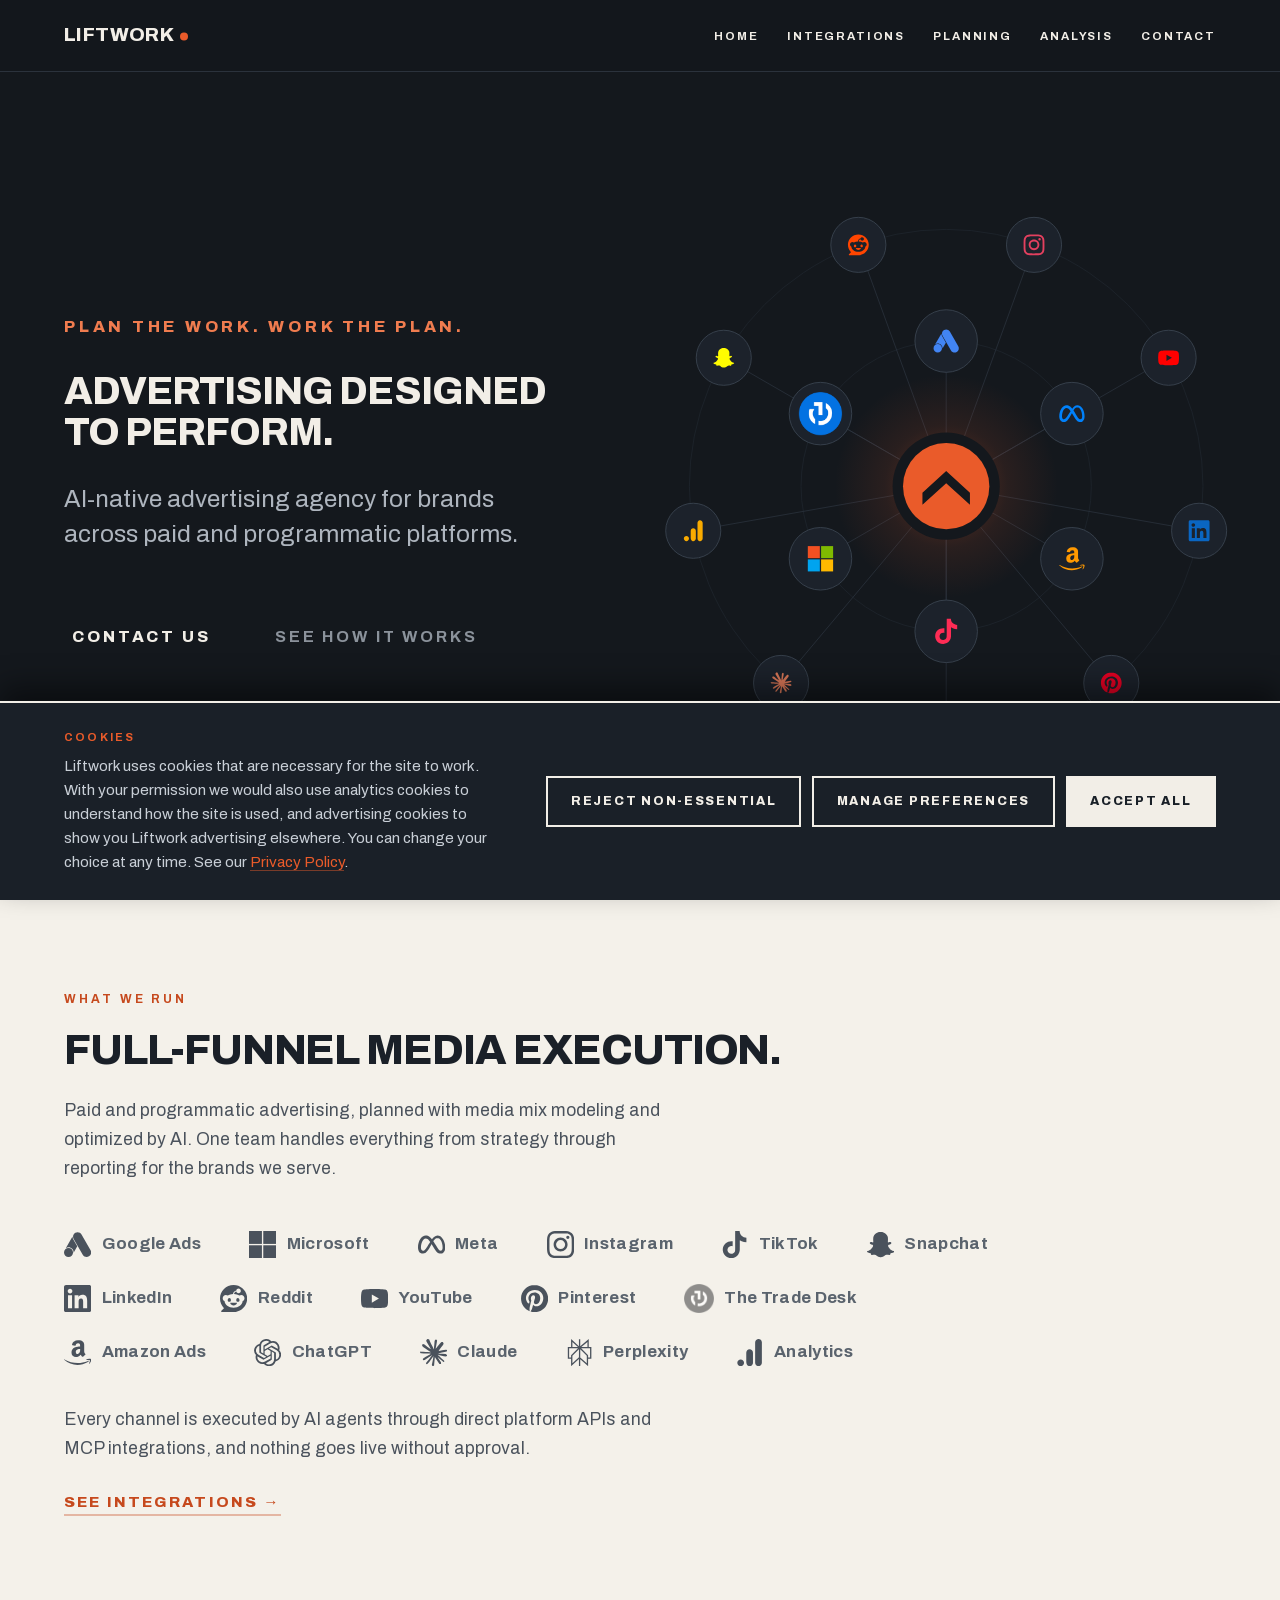
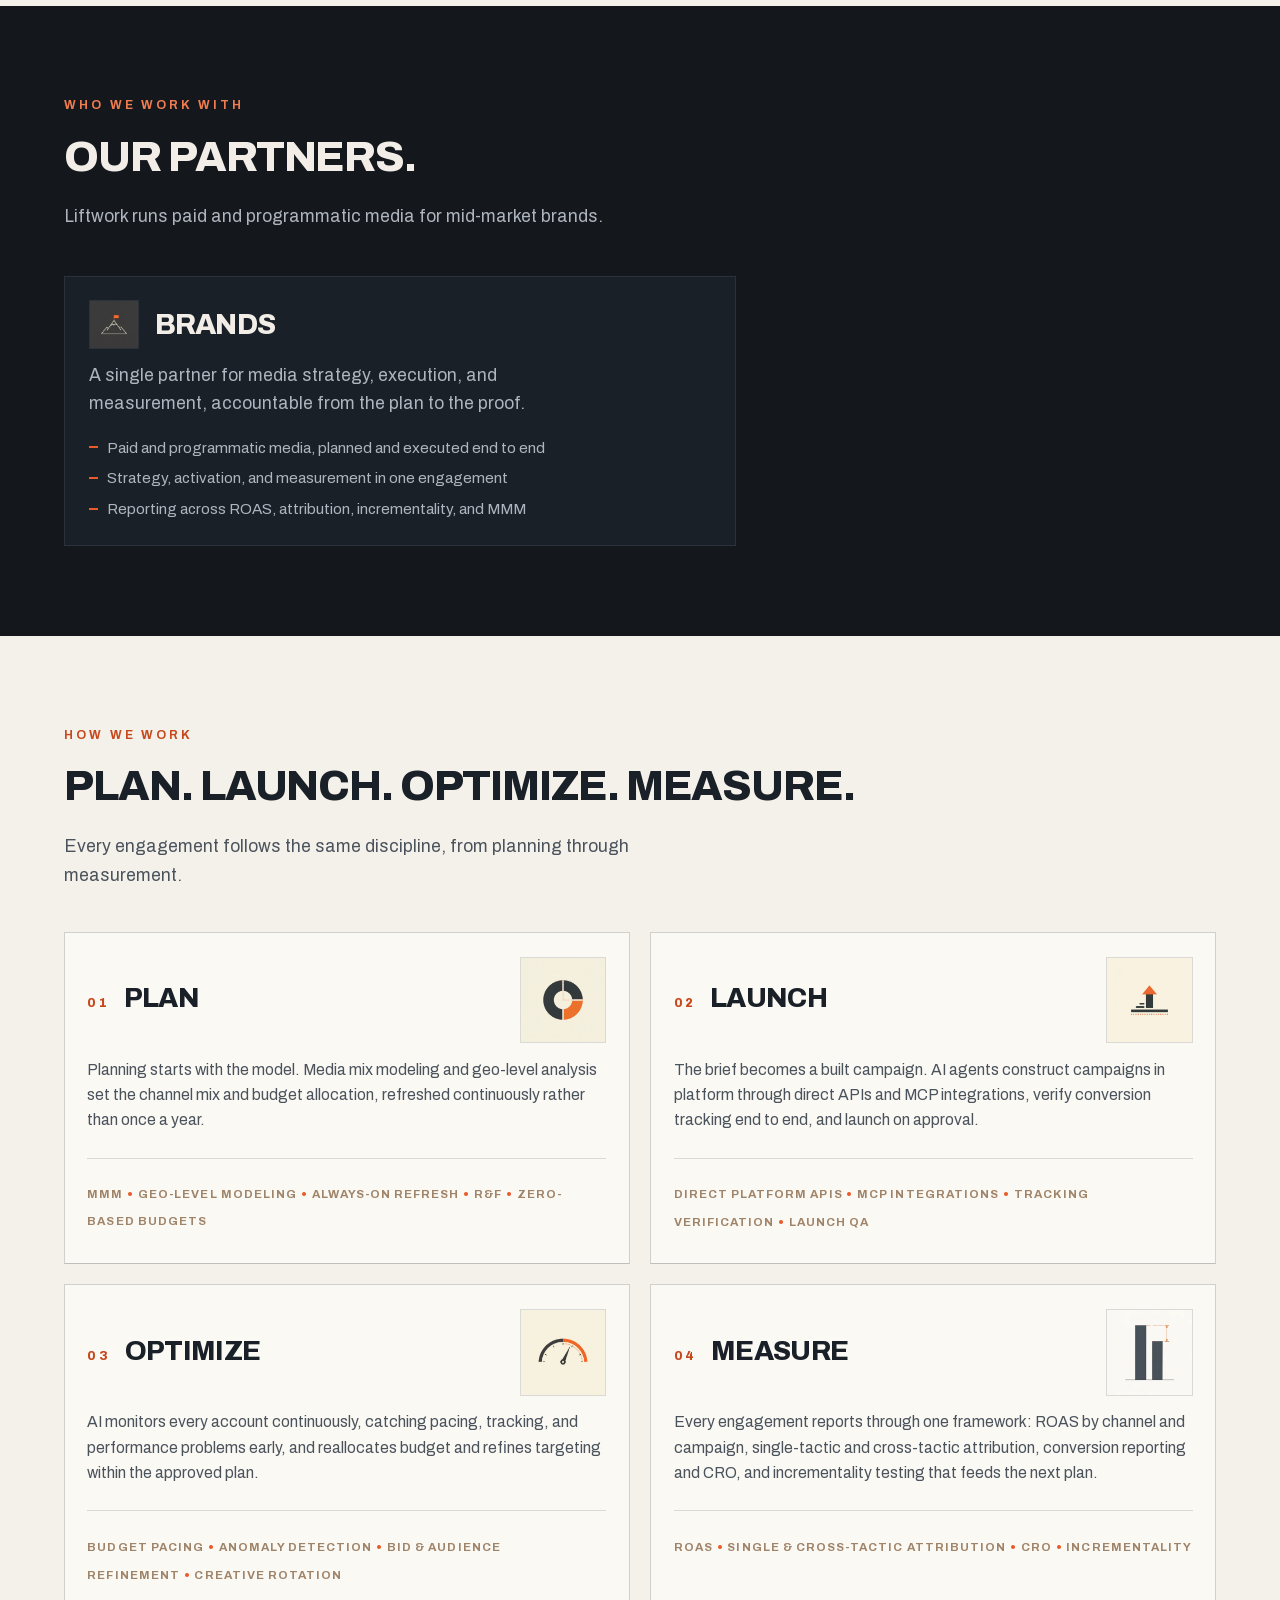
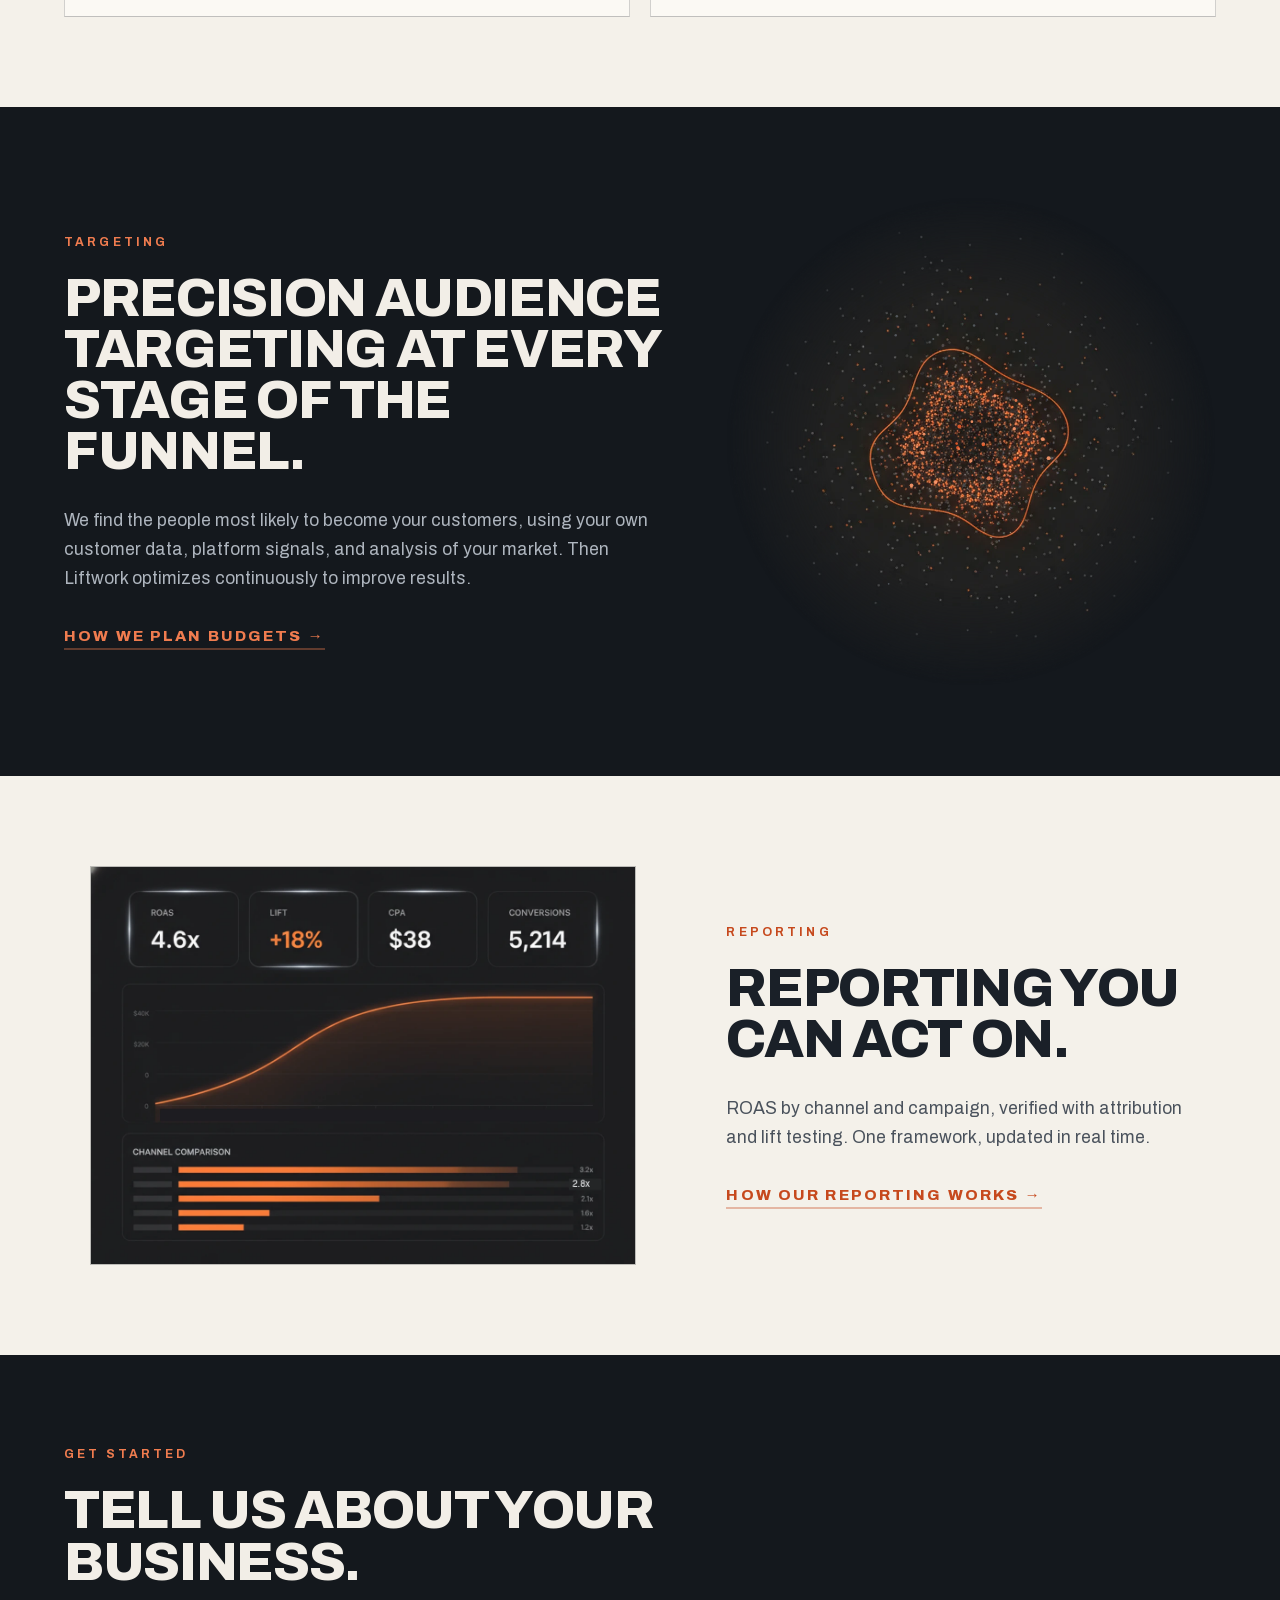
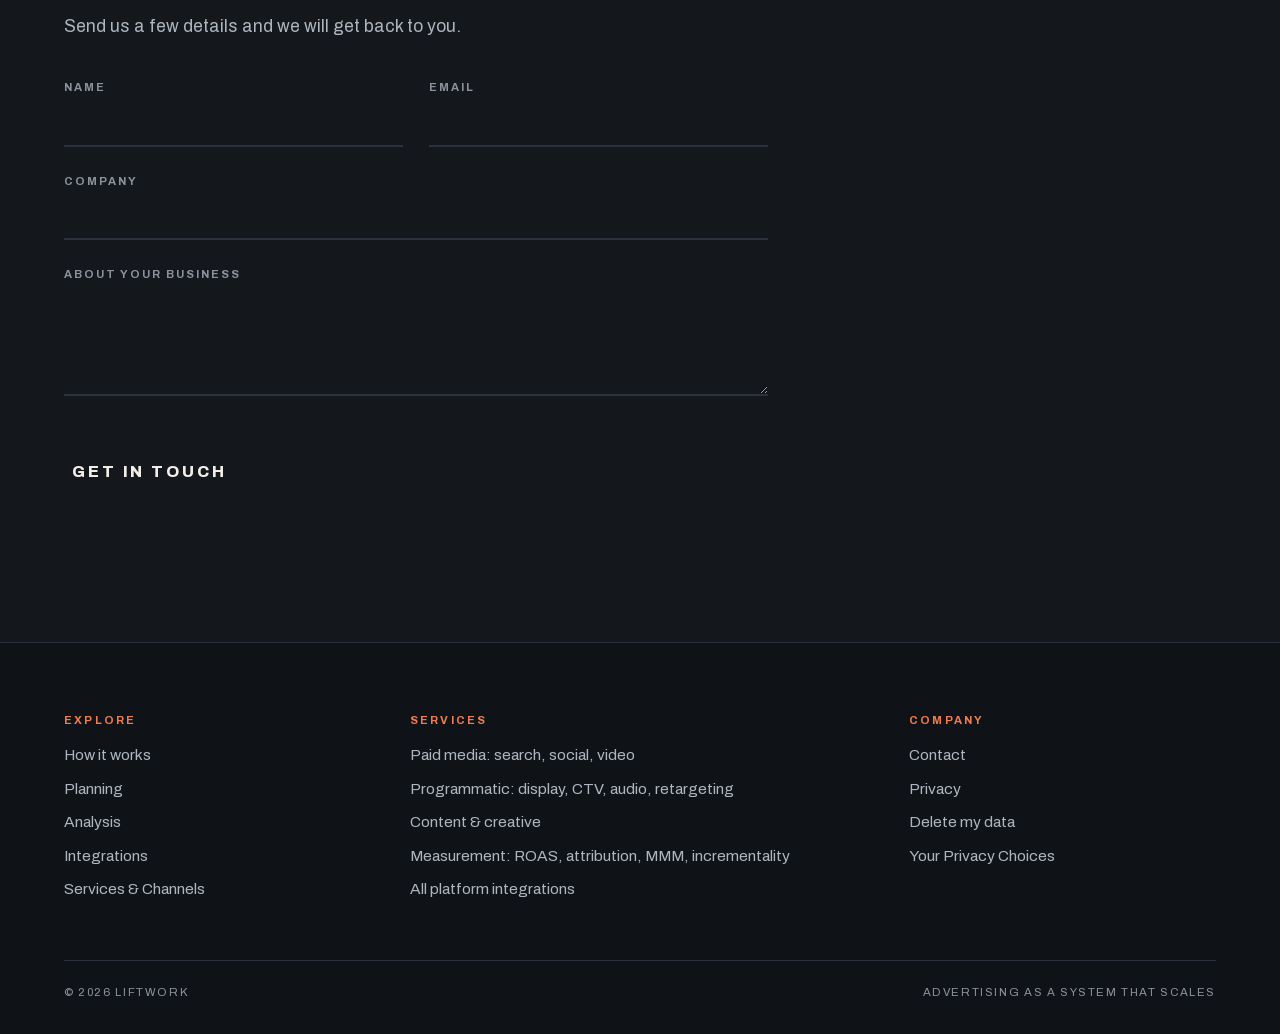
==== commit 3fd3dcc3: "Brands-only positioning Co-Authored-By: Claude Fable 5 <noreply@anthropic.com>" ====
--- a/index.html
+++ b/index.html
@@ -3,7 +3,7 @@
 
 <meta name="viewport" content="width=device-width, initial-scale=1">
 <title>Liftwork: Advertising designed to perform</title>
-<meta name="description" content="Liftwork is an AI-native advertising agency for paid and programmatic platforms. Advanced audience targeting, AI-optimized media delivery, and incrementality testing.">
+<meta name="description" content="Liftwork is an AI-native advertising agency for brands: paid and programmatic media planned, executed, and measured in one system.">
 <meta property="og:type" content="website">
 <meta property="og:title" content="Liftwork: Advertising designed to perform">
 <meta property="og:description" content="Liftwork is an AI-native advertising agency for paid and programmatic platforms. Advanced audience targeting, AI-optimized media delivery, and incrementality testing.">
@@ -333,7 +333,7 @@
 /* ---------- audiences ---------- */
 
 .audiences{list-style:none;margin:2.8rem 0 0;padding:0;display:grid;gap:clamp(1.2rem,2vw,1.6rem);grid-template-columns:1fr}
-@media (min-width:720px){.audiences{grid-template-columns:1fr 1fr}}
+@media (min-width:720px){.audiences{grid-template-columns:minmax(0,42rem)}}
 .audiences > li{border:1px solid var(--line);background:var(--bg-2);padding:1.4rem 1.5rem 1.5rem;display:flex;flex-direction:column;gap:.8rem}
 .aud-head{display:flex;align-items:center;gap:1rem}
 .aud-head img{width:3.1rem;height:3.1rem;display:block;border:1px solid var(--line)}
@@ -493,7 +493,7 @@
     <div class="hero-copy">
       <span class="kicker">Plan the work. Work the plan.</span>
       <h1 class="display-xl">Advertising designed <br class="br-lg">to perform.</h1>
-      <p class="lede">AI-native advertising agency for paid and programmatic platforms.</p>
+      <p class="lede">AI-native advertising agency for brands across paid and programmatic platforms.</p>
     </div>
 
     <div class="plate">
@@ -530,7 +530,7 @@
     <div class="wrap">
       <span class="kicker">What we run</span>
       <h2 class="display-m" style="margin-block:1.3rem 1.6rem;max-width:none">Full-funnel media execution.</h2>
-      <p class="body">Paid and programmatic advertising, planned with media mix modeling and optimized by AI. One team handles everything from strategy through reporting.</p>
+      <p class="body">Paid and programmatic advertising, planned with media mix modeling and optimized by AI. One team handles everything from strategy through reporting for the brands we serve.</p>
     <div class="logo-wall">
       <div class="lw-row">
         <span class="lw-lock l-googleads"><svg viewBox="0 0 24 24"><path d="M3.9998 22.9291C1.7908 22.9291 0 21.1383 0 18.9293s1.7908-3.9998 3.9998-3.9998 3.9998 1.7908 3.9998 3.9998-1.7908 3.9998-3.9998 3.9998zm19.4643-6.0004L15.4632 3.072C14.3586 1.1587 11.9121.5028 9.9988 1.6074S7.4295 5.1585 8.5341 7.0718l8.0009 13.8567c1.1046 1.9133 3.5511 2.5679 5.4644 1.4646 1.9134-1.1046 2.568-3.5511 1.4647-5.4644zM7.5137 4.8438L1.5645 15.1484A4.5 4.5 0 0 1 4 14.4297c2.5597-.0075 4.6248 2.1585 4.4941 4.7148l3.2168-5.5723-3.6094-6.25c-.4499-.7793-.6322-1.6394-.5878-2.4784z"></path></svg>Google Ads</span>
@@ -564,7 +564,7 @@
   <section class="wrap poster">
     <span class="kicker">Who we work with</span>
     <h2 class="display-m" style="margin-block:1.3rem 1.6rem;max-width:22ch">Our partners.</h2>
-    <p class="body">Liftwork runs paid and programmatic media for brands, and provides execution capacity for marketing teams that need to get more done without more headcount.</p>
+    <p class="body">Liftwork runs paid and programmatic media for mid-market brands.</p>
     <ul class="audiences">
       <li>
         <div class="aud-head">
@@ -578,18 +578,7 @@
           <li>Reporting across ROAS, attribution, incrementality, and MMM</li>
         </ul>
       </li>
-      <li>
-        <div class="aud-head">
-          <img src="img/teams.webp" width="600" height="600" loading="lazy" decoding="async" alt="A grid of modules with one orange module docking into place.">
-          <h3>Marketing teams</h3>
-        </div>
-        <p>Managed or hybrid engagement models for teams that need more execution capacity.</p>
-        <ul class="aud-points">
-          <li>Campaign builds, trafficking, and QA in your accounts</li>
-          <li>Deliverables routed through your approval process</li>
-          <li>Reporting packaged and ready to present</li>
-        </ul>
-      </li>
+
     </ul>
   </section>
 
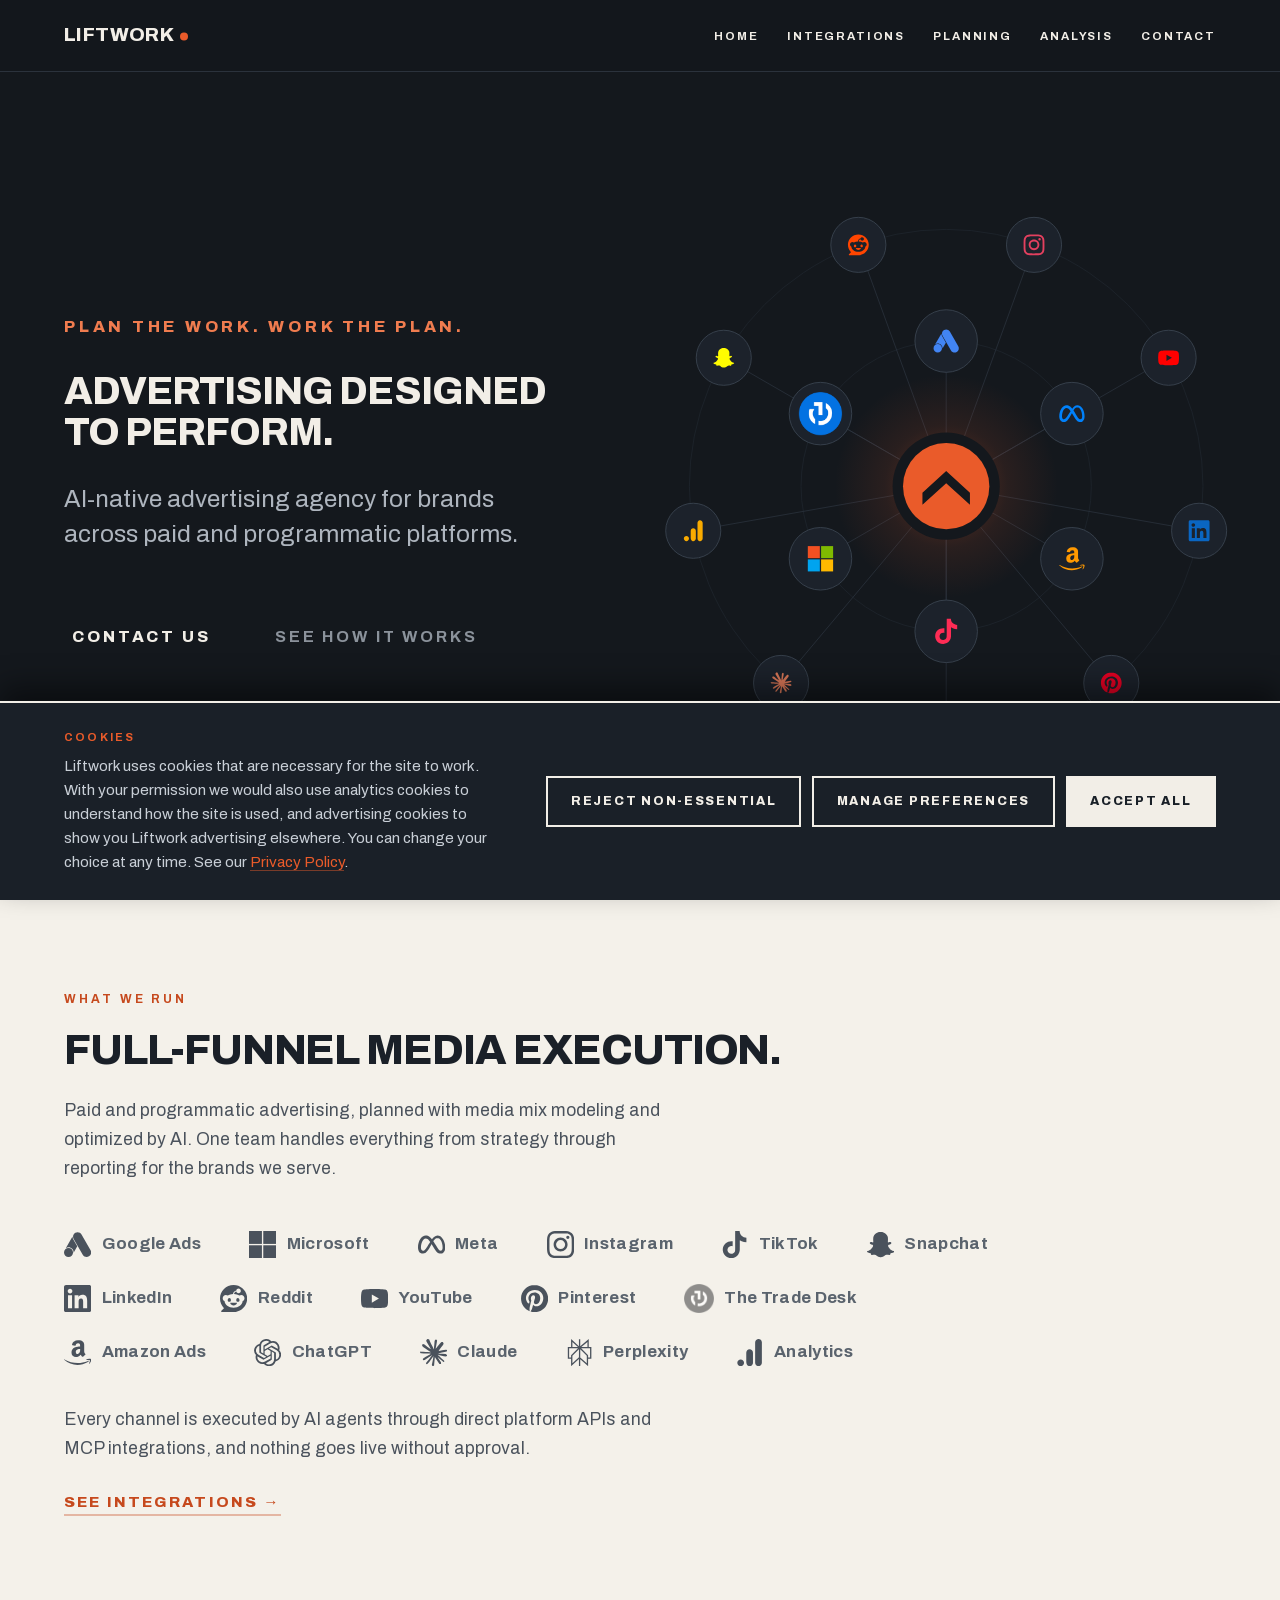
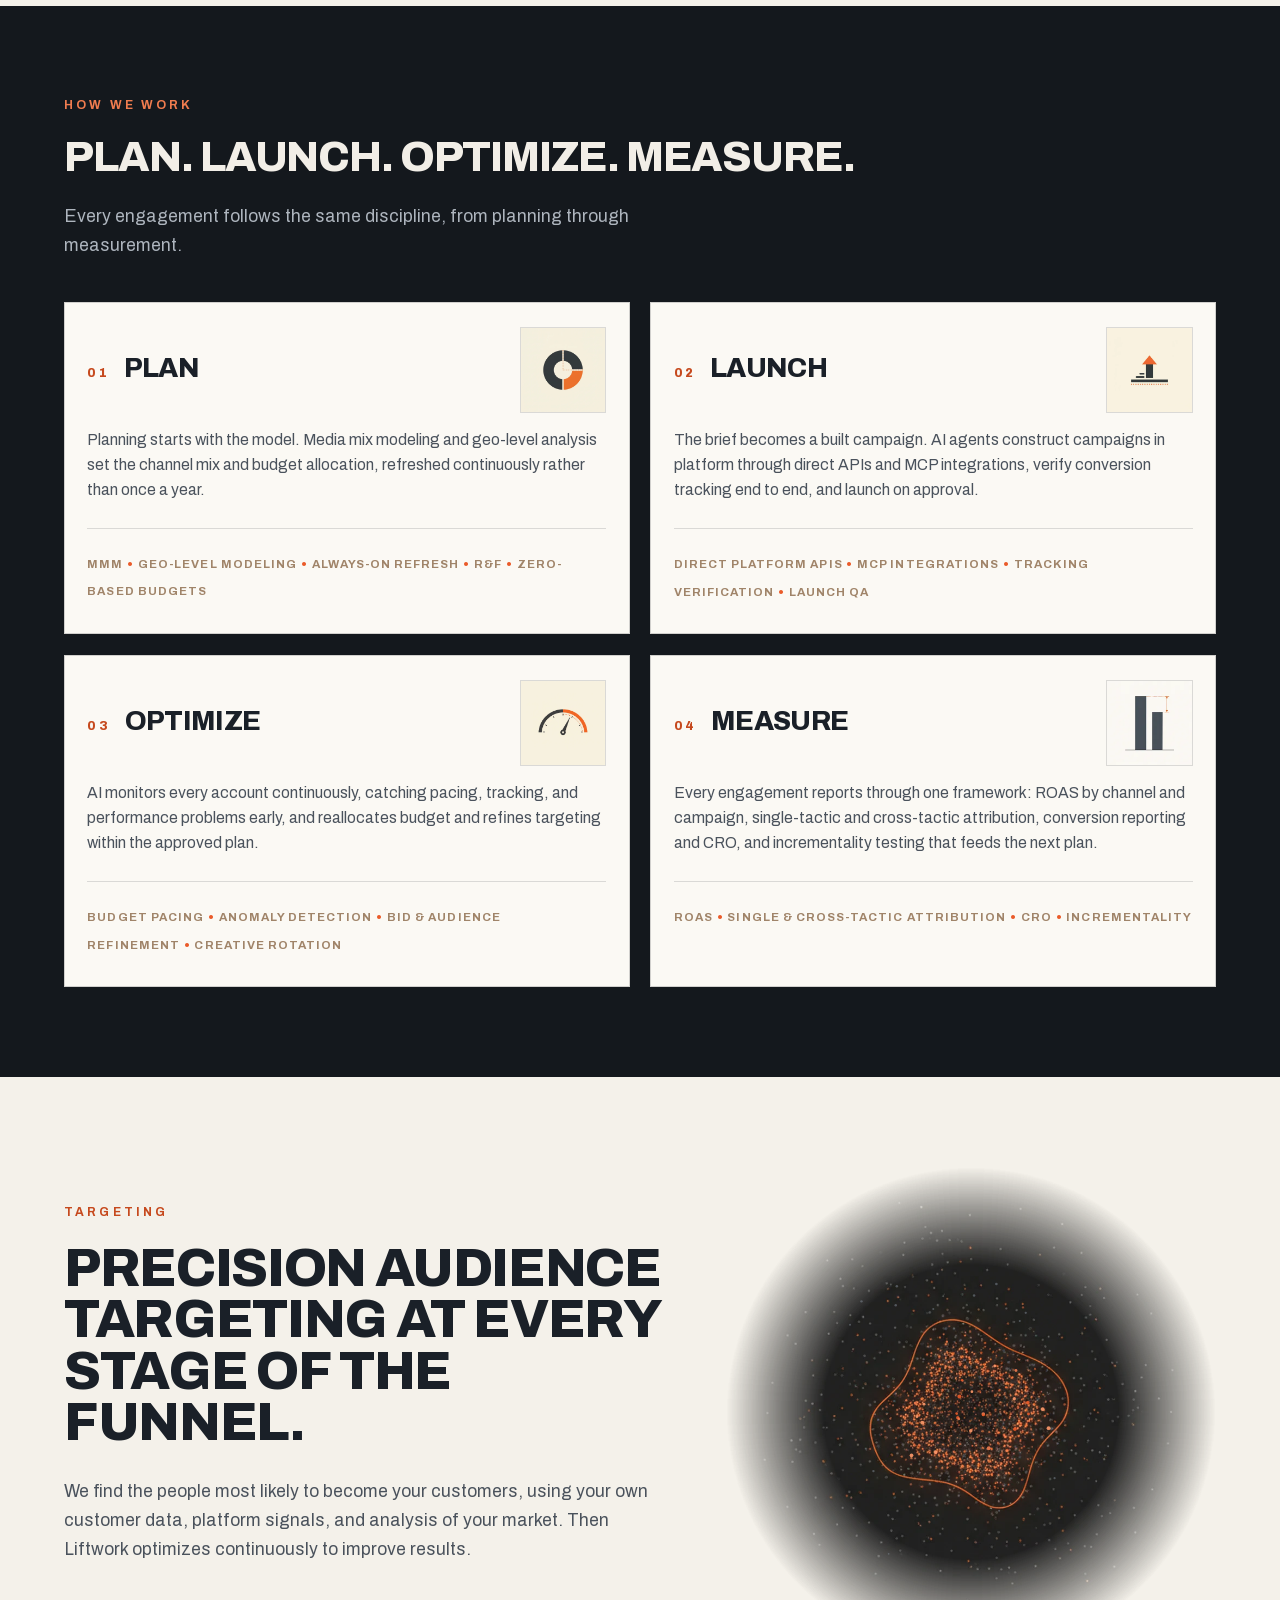
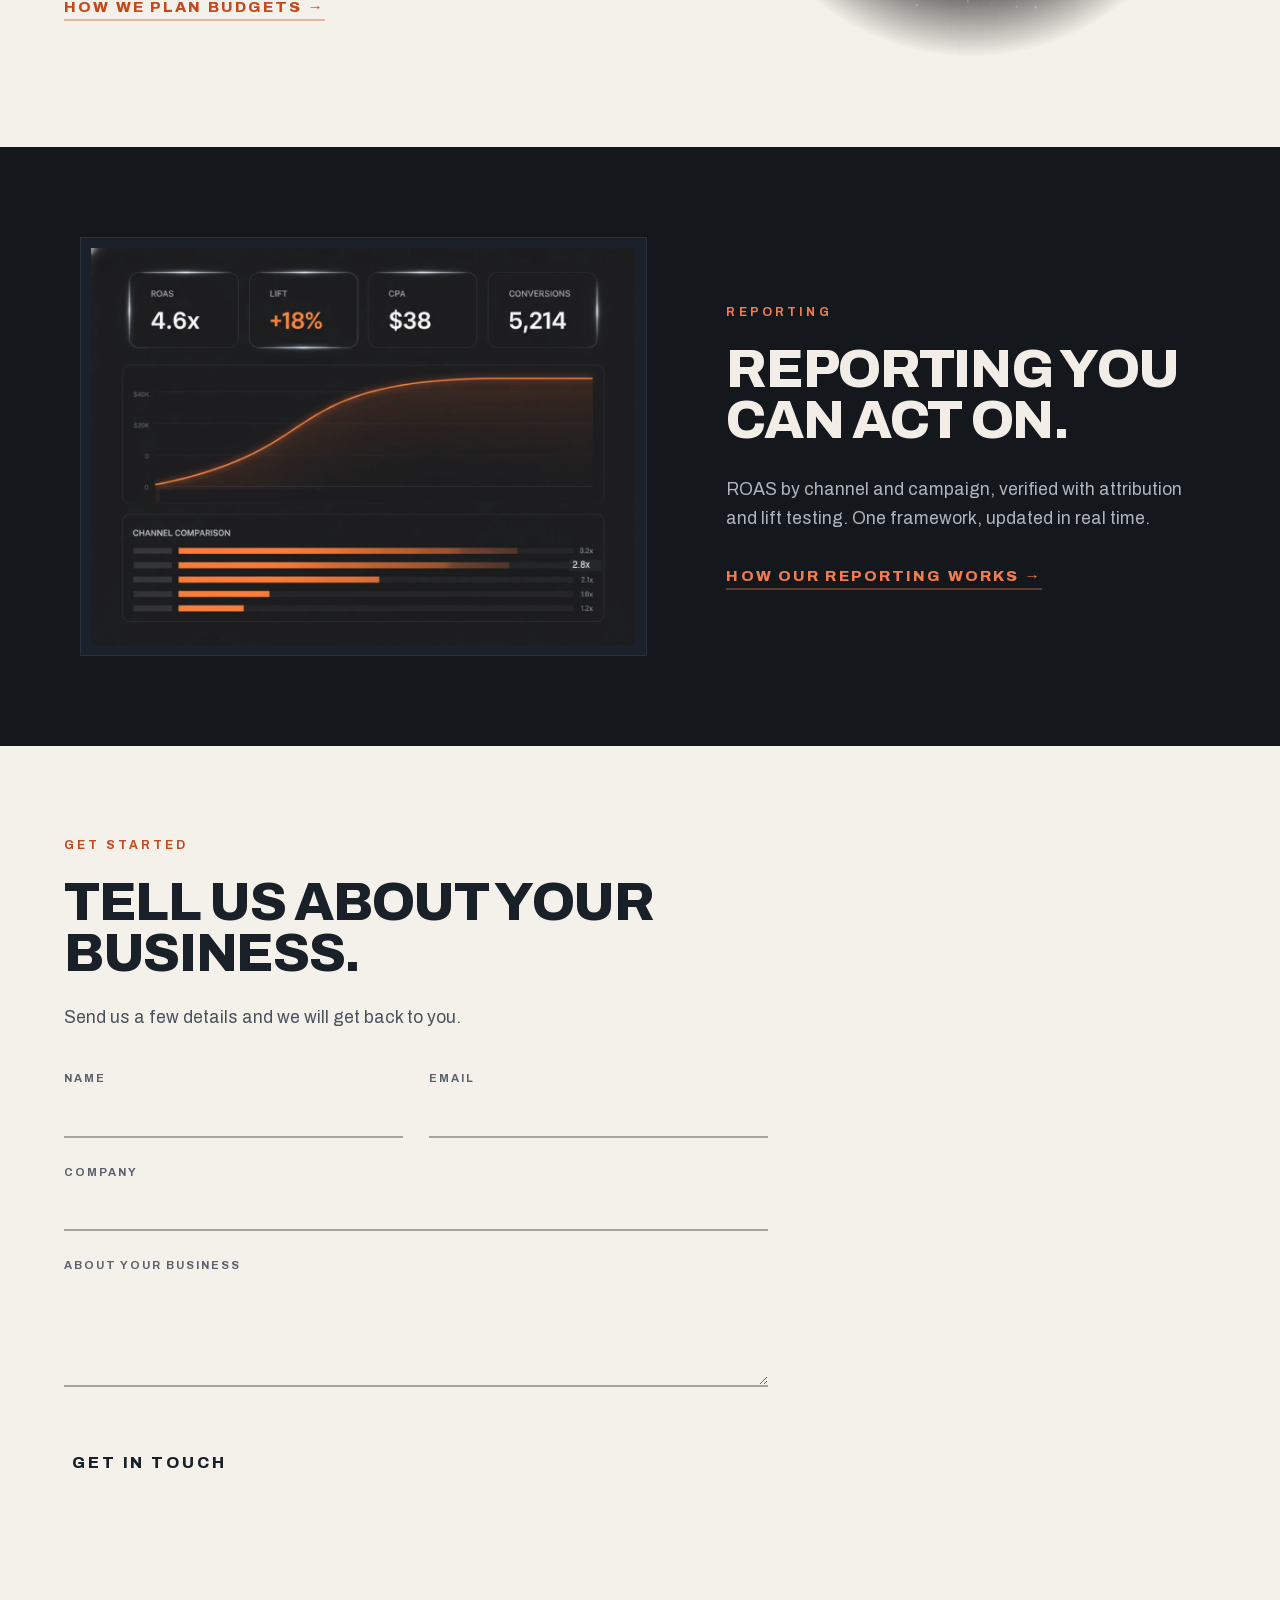
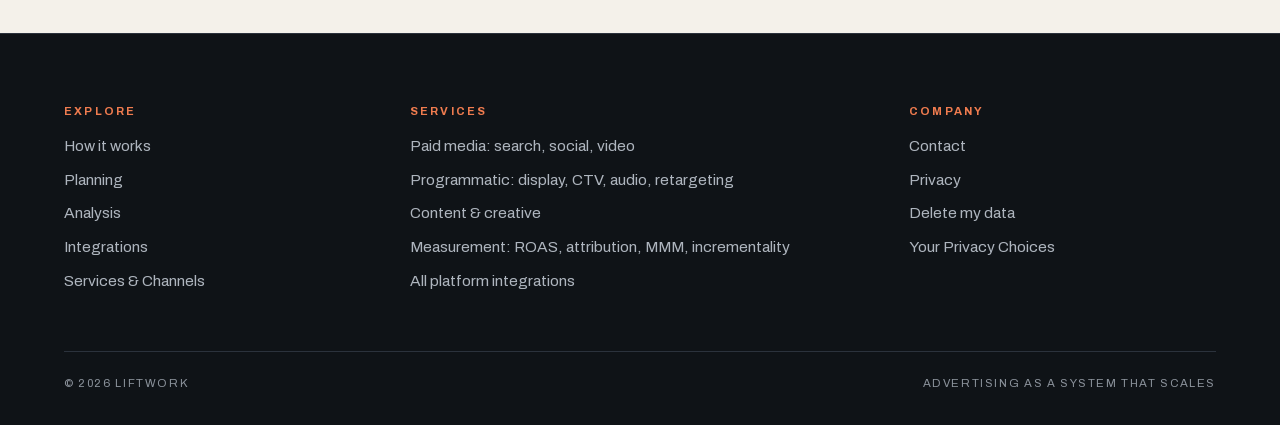
==== commit c99b6368: "Remove partners section, re-alternate section backgrounds Co-Authored-By: Claude Fable 5 <noreply@an" ====
--- a/index.html
+++ b/index.html
@@ -279,7 +279,7 @@
 
 .steps{list-style:none;margin:2.6rem 0 0;padding:0;display:grid;gap:clamp(1rem,1.6vw,1.4rem);grid-template-columns:1fr}
 @media (min-width:860px){.steps{grid-template-columns:1fr 1fr}}
-.steps > li{border:1px solid rgba(20,24,29,.18);background:#FBF9F4;padding:1.5rem 1.4rem 1.6rem}
+.steps > li{border:1px solid rgba(20,24,29,.18);background:#FBF9F4;padding:1.5rem 1.4rem 1.6rem;color:#1A2028}
 .step-head{display:flex;align-items:center;justify-content:space-between;gap:1rem;margin-bottom:.85rem}
 .step-title{display:flex;align-items:baseline;gap:.9rem}
 .step-num{font-weight:800;font-size:.78rem;letter-spacing:.2em;color:#C6491D}
@@ -560,30 +560,10 @@
     </div>
   </section>
 
-  <!-- ===================== WHO WE WORK WITH ===================== -->
-  <section class="wrap poster">
-    <span class="kicker">Who we work with</span>
-    <h2 class="display-m" style="margin-block:1.3rem 1.6rem;max-width:22ch">Our partners.</h2>
-    <p class="body">Liftwork runs paid and programmatic media for mid-market brands.</p>
-    <ul class="audiences">
-      <li>
-        <div class="aud-head">
-          <img src="img/brands.webp" width="600" height="600" loading="lazy" decoding="async" alt="A flag planted on a mountain peak.">
-          <h3>Brands</h3>
-        </div>
-        <p>A single partner for media strategy, execution, and measurement, accountable from the plan to the proof.</p>
-        <ul class="aud-points">
-          <li>Paid and programmatic media, planned and executed end to end</li>
-          <li>Strategy, activation, and measurement in one engagement</li>
-          <li>Reporting across ROAS, attribution, incrementality, and MMM</li>
-        </ul>
-      </li>
-
-    </ul>
-  </section>
+
 
   <!-- ===================== THE WORK, IN ORDER ===================== -->
-  <section id="how" class="panel-dark poster">
+  <section id="how" class="poster">
     <div class="wrap">
       <span class="kicker">How we work</span>
       <h2 class="display-m" style="margin-block:1.3rem 1.6rem">Plan. Launch. Optimize. Measure.</h2>
@@ -627,13 +607,14 @@
   </section>
 
   <!-- ===================== TARGETING ===================== -->
-  <section class="wrap poster">
+  <section class="panel-dark poster">
+    <div class="wrap">
     <div class="split">
       <div>
         <span class="kicker">Targeting</span>
         <h2 class="display-l" style="margin-block:1.3rem 1.8rem;max-width:20ch">Precision audience targeting at every stage of the funnel.</h2>
         <p class="body">We find the people most likely to become your customers, using your own customer data, platform signals, and analysis of your market. Then Liftwork optimizes continuously to improve results.</p>
-      <p style="margin:1.8rem 0 0"><a class="text-link" style="color:var(--orange-light);border-bottom-color:rgba(240,124,79,.35)" href="media-mix-modeling/index.html">How we plan budgets&nbsp;→</a></p>
+      <p style="margin:1.8rem 0 0"><a class="text-link" href="media-mix-modeling/index.html">How we plan budgets&nbsp;→</a></p>
       </div>
       <div class="plate">
         <div class="targ-wrap">
@@ -645,20 +626,21 @@
       </div>
       </div>
     </div>
+  </div>
   </section>
 
   <!-- ===================== REPORTING ===================== -->
-  <section class="panel-dark poster">
+  <section class="poster">
     <div class="wrap">
       <div class="split split--flip">
         <div>
           <span class="kicker">Reporting</span>
           <h2 class="display-l" style="margin-block:1.3rem 1.8rem;max-width:20ch">Reporting you can act on.</h2>
           <p class="body">ROAS by channel and campaign, verified with attribution and lift testing. One framework, updated in real time.</p>
-          <p style="margin:1.8rem 0 0"><a class="text-link" href="attribution-incrementality/index.html">How our reporting works&nbsp;→</a></p>
+          <p style="margin:1.8rem 0 0"><a class="text-link" style="color:var(--orange-light);border-bottom-color:rgba(240,124,79,.35)" href="attribution-incrementality/index.html">How our reporting works&nbsp;→</a></p>
         </div>
         <div class="plate">
-          <div class="panel-ui">
+          <div class="panel-ui" style="background:#1B212A;padding:.65rem">
             <img src="img/dashboard-dark.webp" width="1184" height="864" loading="lazy" decoding="async" alt="A Liftwork reporting dashboard highlighting ROAS, lift, CPA, and conversions with a channel comparison.">
           </div>
         </div>
@@ -670,7 +652,8 @@
 
 
   <!-- ===================== CONTACT ===================== -->
-  <section id="contact" class="wrap poster">
+  <section id="contact" class="panel-dark poster">
+    <div class="wrap">
     <span class="kicker">Get started</span>
     <h2 class="display-l" style="margin-block:1.3rem 1.5rem;max-width:18ch">Tell us about your business.</h2>
     <p class="body">Send us a few details and we will get back to you.</p>
@@ -703,6 +686,7 @@
       </div>
       <p class="form-note" id="form-note" aria-live="polite"></p>
     </form>
+  </div>
   </section>
 
 </main>
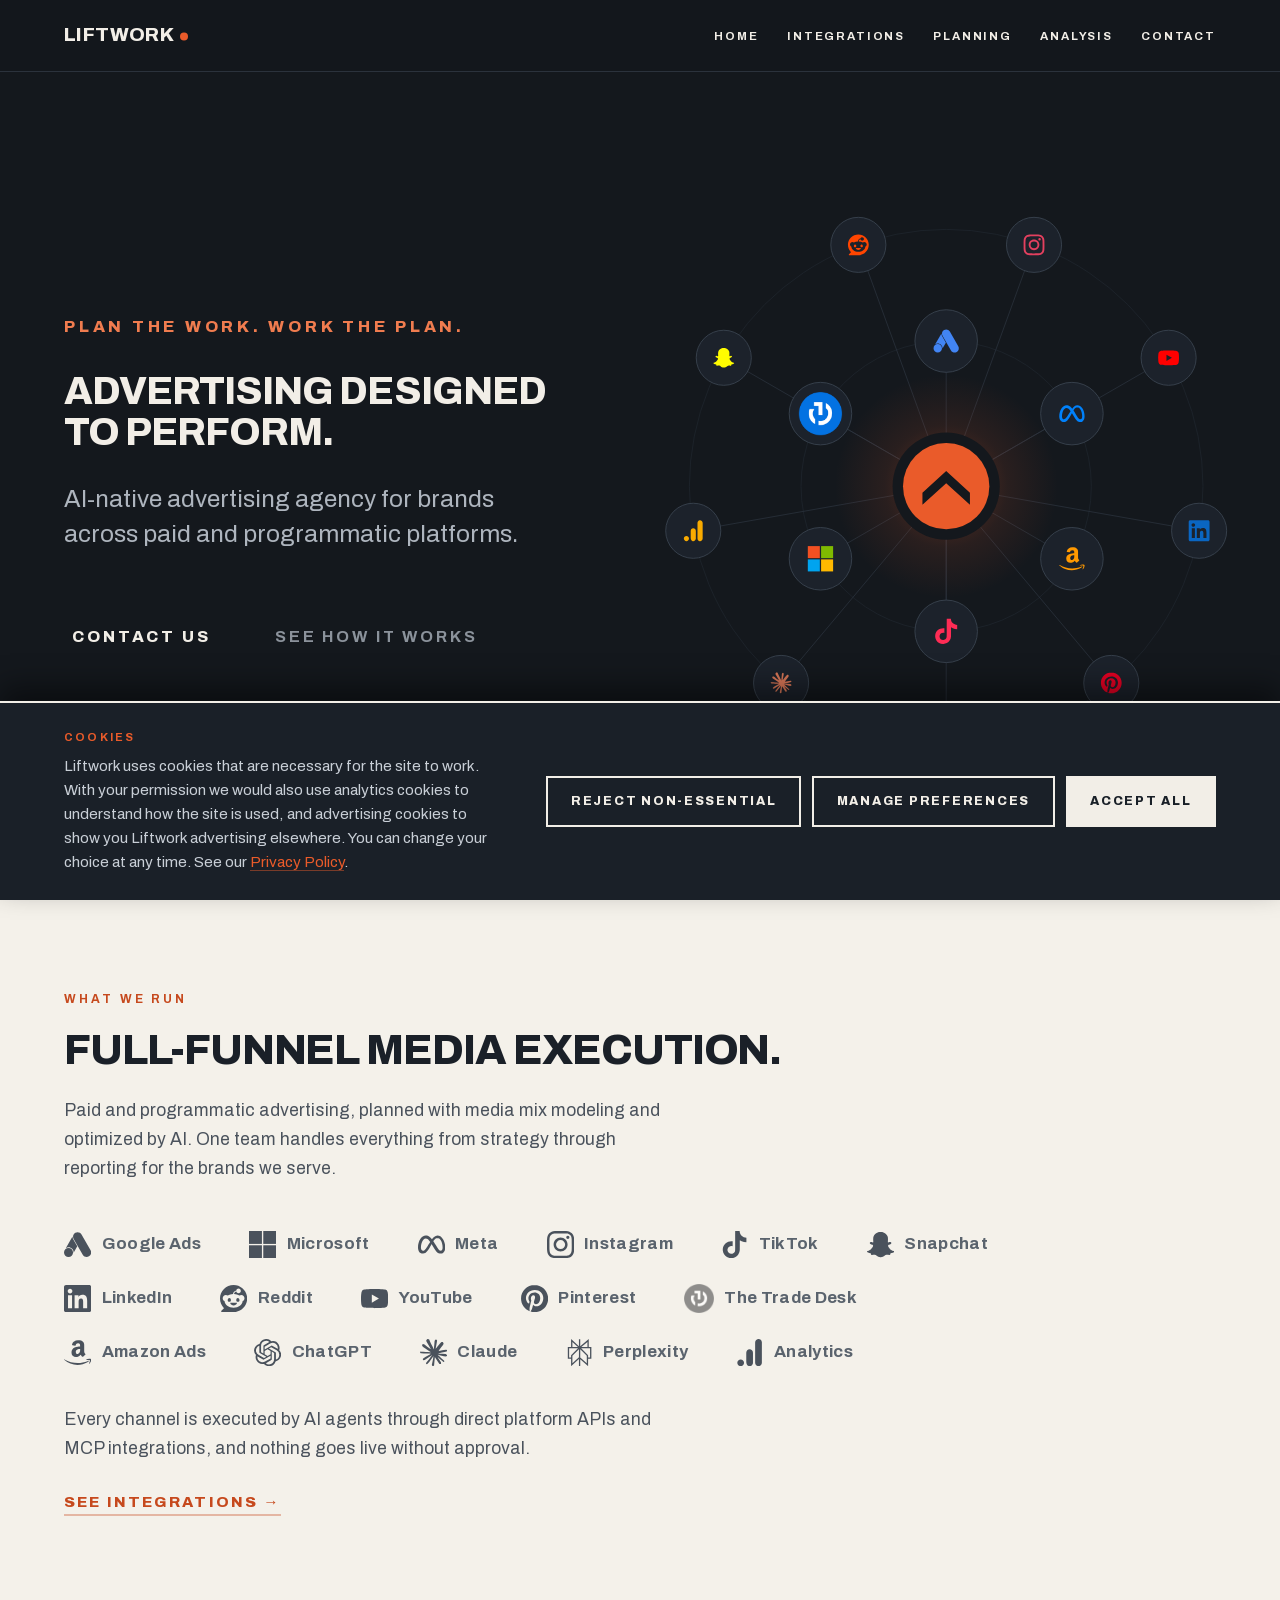
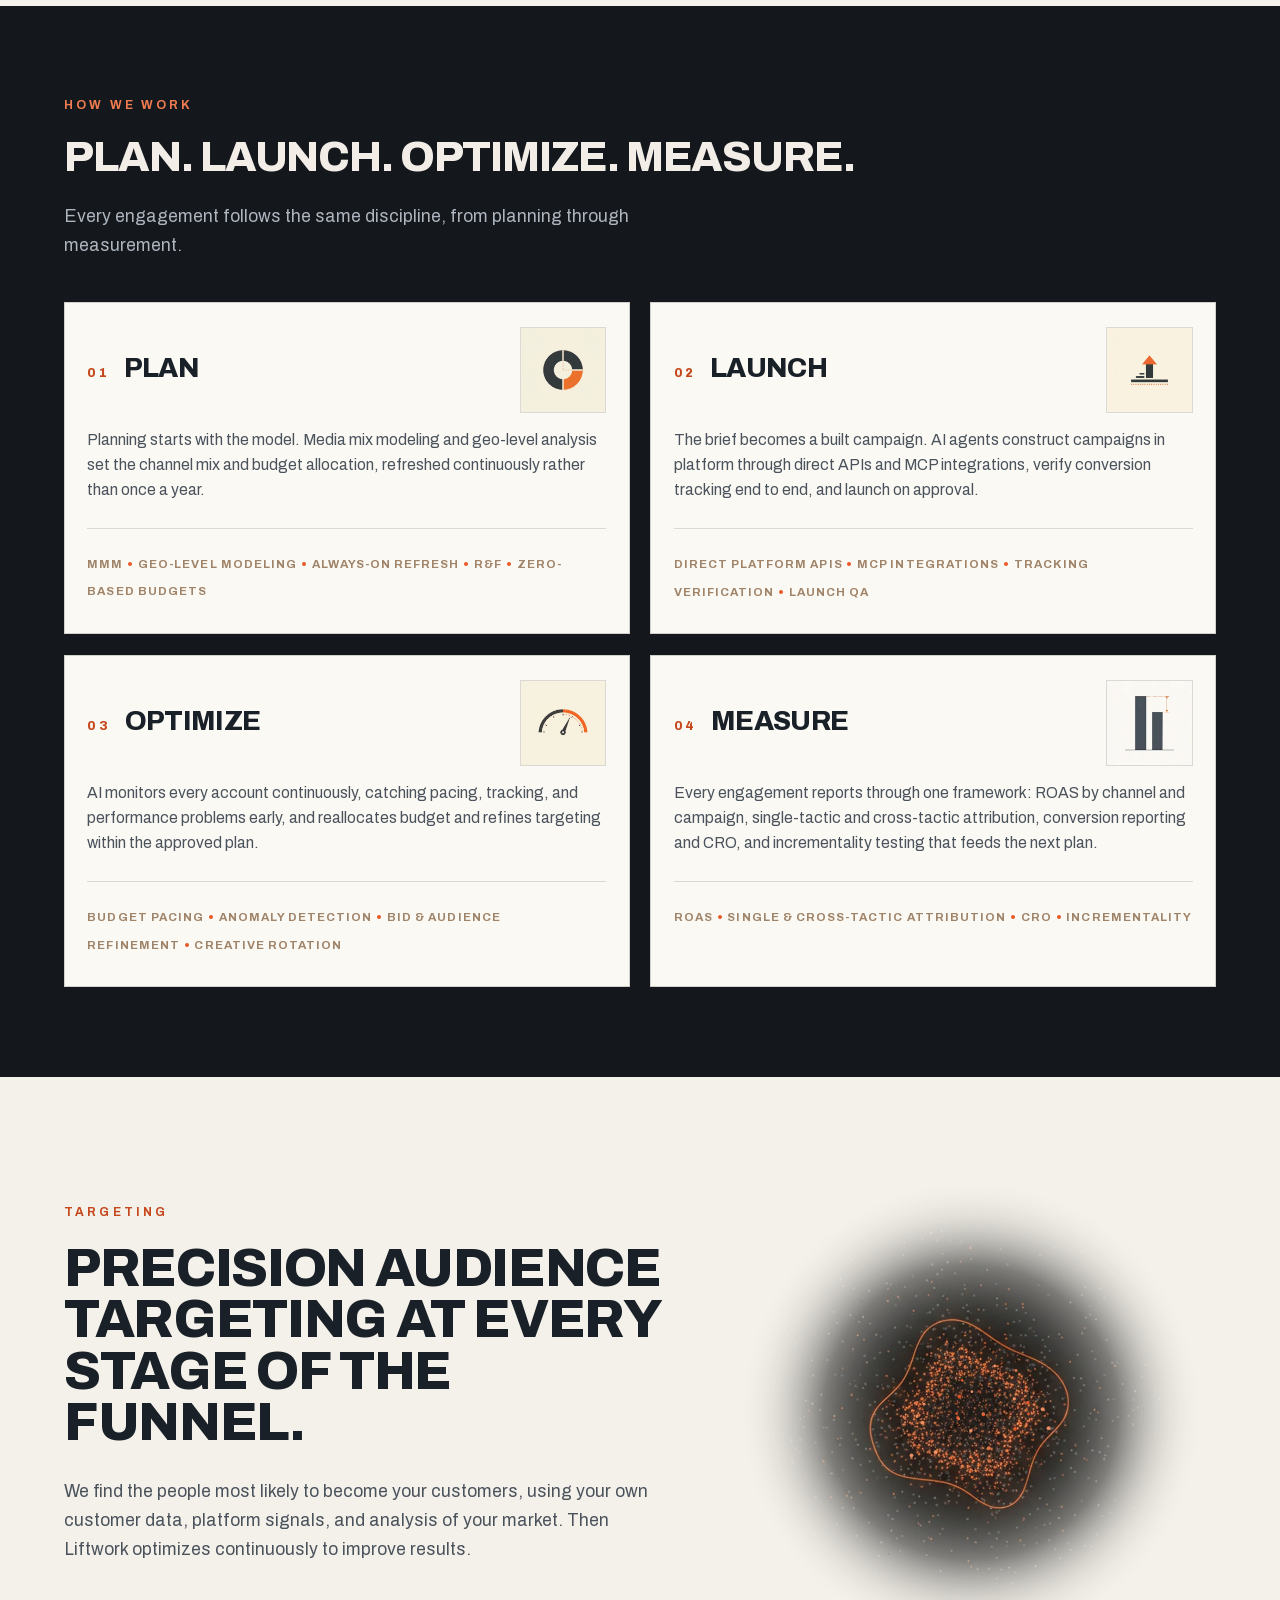
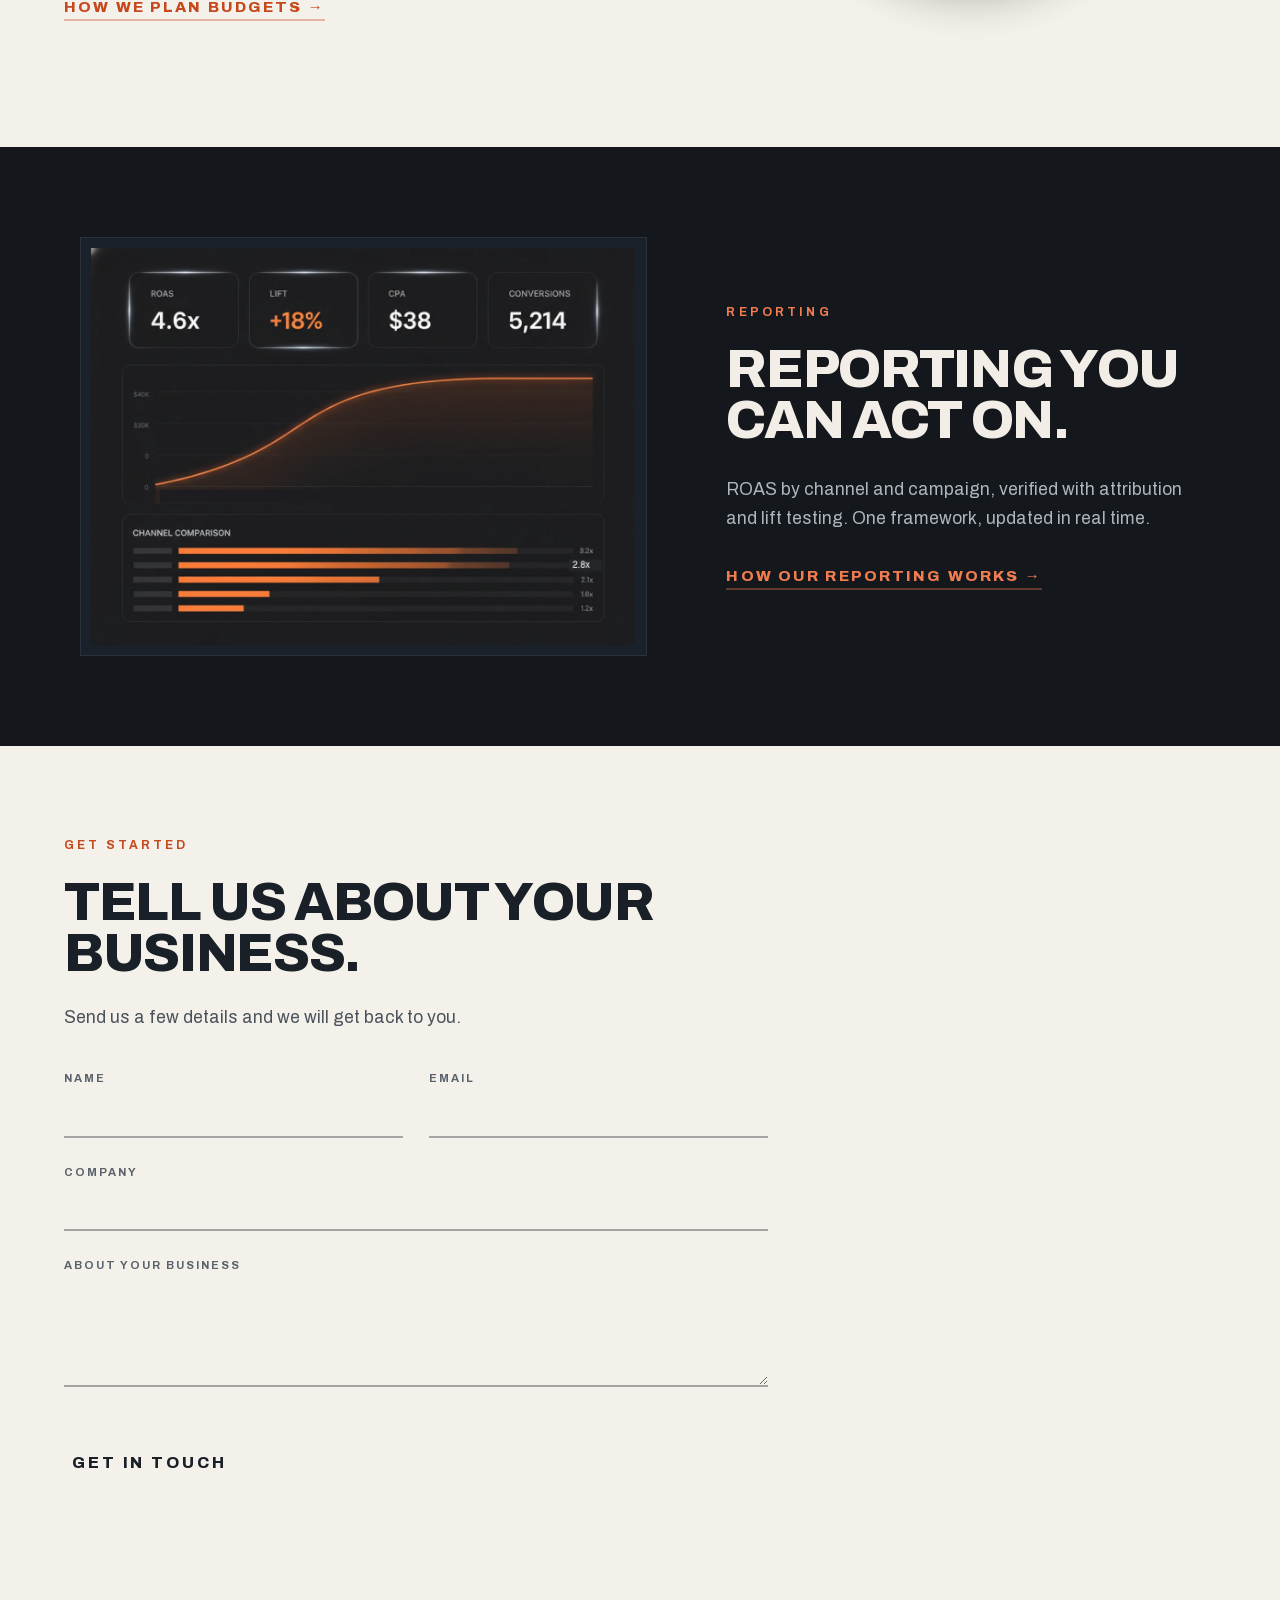
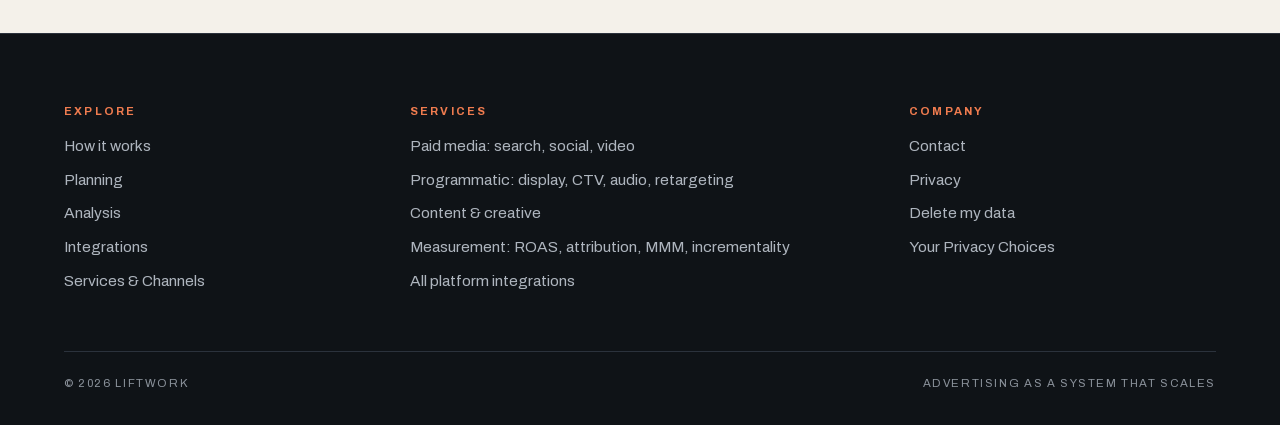
==== commit 7285fe39: "Interactive targeting graphic with gradual fade Co-Authored-By: Claude Fable 5 <noreply@anthropic.co" ====
--- a/index.html
+++ b/index.html
@@ -203,6 +203,9 @@
 .tdot{animation:tdrift var(--du) ease-in-out var(--de) infinite alternate}
 @keyframes tdrift{to{transform:translate(var(--dx),var(--dy))}}
 .targ-pulse{opacity:0;animation:tpulse 6s ease-out infinite;transform-origin:450px 445px}
+.targ-cur{transition:opacity .25s ease}
+.tdot{transition:r .18s ease}
+.targ-wrap{cursor:crosshair}
 @keyframes tpulse{0%{opacity:.5;transform:scale(.78)}70%{opacity:0;transform:scale(1.12)}100%{opacity:0;transform:scale(1.12)}}
 @media (min-width:940px){.hero .plate .hero-net{width:142%;max-width:none;margin:-13% -19%}}
 .net-rings circle{fill:none;stroke:#20272F;stroke-width:1}
@@ -622,7 +625,7 @@
         <svg class="targ-anim" viewBox="0 0 900 900" aria-hidden="true">
           <circle class="targ-pulse" cx="450" cy="445" r="180" fill="none" stroke="#EA5B2A" stroke-width="1.5"></circle>
           <circle class="tdot" cx="361" cy="470" r="3.5" fill="#FF9A6B" opacity=".9" style="--dx:-0.8px;--dy:0.2px;--du:8.5s;--de:0.9s"></circle><circle class="tdot" cx="351" cy="459" r="2.5" fill="#FF9A6B" opacity=".9" style="--dx:-1.2px;--dy:-7.9px;--du:8.2s;--de:4.5s"></circle><circle class="tdot" cx="593" cy="480" r="3.6" fill="#FF9A6B" opacity=".9" style="--dx:3.4px;--dy:2.5px;--du:5.9s;--de:0.1s"></circle><circle class="tdot" cx="473" cy="454" r="3.4" fill="#F07C4F" opacity=".9" style="--dx:2.2px;--dy:6.1px;--du:7.0s;--de:3.0s"></circle><circle class="tdot" cx="348" cy="434" r="2.9" fill="#F07C4F" opacity=".9" style="--dx:3.6px;--dy:-0.9px;--du:6.7s;--de:5.0s"></circle><circle class="tdot" cx="434" cy="392" r="2.5" fill="#EA5B2A" opacity=".9" style="--dx:-4.6px;--dy:-9.5px;--du:9.6s;--de:2.0s"></circle><circle class="tdot" cx="341" cy="530" r="3.4" fill="#FF9A6B" opacity=".9" style="--dx:-11.0px;--dy:-6.4px;--du:10.5s;--de:2.3s"></circle><circle class="tdot" cx="426" cy="461" r="3.1" fill="#EA5B2A" opacity=".9" style="--dx:6.1px;--dy:-5.1px;--du:5.5s;--de:1.7s"></circle><circle class="tdot" cx="452" cy="413" r="2.5" fill="#FF9A6B" opacity=".9" style="--dx:-8.8px;--dy:-9.7px;--du:9.8s;--de:0.9s"></circle><circle class="tdot" cx="483" cy="517" r="3.6" fill="#F07C4F" opacity=".9" style="--dx:5.9px;--dy:-1.8px;--du:7.3s;--de:2.0s"></circle><circle class="tdot" cx="582" cy="445" r="3.6" fill="#FF9A6B" opacity=".9" style="--dx:2.0px;--dy:11.0px;--du:5.1s;--de:0.9s"></circle><circle class="tdot" cx="429" cy="422" r="3.6" fill="#EA5B2A" opacity=".9" style="--dx:-6.3px;--dy:-5.3px;--du:9.6s;--de:1.6s"></circle><circle class="tdot" cx="428" cy="463" r="2.5" fill="#F07C4F" opacity=".9" style="--dx:3.0px;--dy:-10.7px;--du:7.2s;--de:3.1s"></circle><circle class="tdot" cx="530" cy="426" r="3.0" fill="#FF9A6B" opacity=".9" style="--dx:8.1px;--dy:-7.0px;--du:5.9s;--de:4.5s"></circle><circle class="tdot" cx="450" cy="485" r="3.2" fill="#FF9A6B" opacity=".9" style="--dx:9.7px;--dy:-6.7px;--du:10.7s;--de:4.4s"></circle><circle class="tdot" cx="473" cy="456" r="2.4" fill="#EA5B2A" opacity=".9" style="--dx:0.3px;--dy:-5.4px;--du:9.4s;--de:2.0s"></circle><circle class="tdot" cx="494" cy="366" r="2.6" fill="#FF9A6B" opacity=".9" style="--dx:-7.1px;--dy:4.8px;--du:5.4s;--de:1.1s"></circle><circle class="tdot" cx="393" cy="371" r="2.3" fill="#EA5B2A" opacity=".9" style="--dx:-6.3px;--dy:9.1px;--du:9.5s;--de:0.3s"></circle><circle class="tdot" cx="424" cy="453" r="2.4" fill="#EA5B2A" opacity=".9" style="--dx:-2.9px;--dy:1.6px;--du:5.8s;--de:1.8s"></circle><circle class="tdot" cx="555" cy="433" r="3.2" fill="#EA5B2A" opacity=".9" style="--dx:1.9px;--dy:-7.9px;--du:5.2s;--de:0.1s"></circle><circle class="tdot" cx="406" cy="321" r="2.2" fill="#F07C4F" opacity=".9" style="--dx:3.0px;--dy:-0.4px;--du:9.4s;--de:1.6s"></circle><circle class="tdot" cx="531" cy="482" r="3.2" fill="#EA5B2A" opacity=".9" style="--dx:8.8px;--dy:5.2px;--du:9.2s;--de:4.0s"></circle><circle class="tdot" cx="385" cy="524" r="3.5" fill="#FF9A6B" opacity=".9" style="--dx:8.2px;--dy:-1.8px;--du:9.7s;--de:4.3s"></circle><circle class="tdot" cx="556" cy="454" r="2.7" fill="#EA5B2A" opacity=".9" style="--dx:-10.7px;--dy:-9.4px;--du:5.5s;--de:0.6s"></circle><circle class="tdot" cx="533" cy="374" r="2.7" fill="#F07C4F" opacity=".9" style="--dx:5.2px;--dy:1.8px;--du:7.6s;--de:4.2s"></circle><circle class="tdot" cx="364" cy="436" r="2.6" fill="#FF9A6B" opacity=".9" style="--dx:-9.1px;--dy:-10.5px;--du:10.7s;--de:0.6s"></circle><circle class="tdot" cx="312" cy="254" r="2.3" fill="#7B8590" opacity=".55" style="--dx:-2.4px;--dy:-6.4px;--du:9.7s;--de:2.6s"></circle><circle class="tdot" cx="456" cy="236" r="2.3" fill="#7B8590" opacity=".55" style="--dx:-0.0px;--dy:-4.7px;--du:8.4s;--de:1.3s"></circle><circle class="tdot" cx="249" cy="247" r="2.2" fill="#7B8590" opacity=".55" style="--dx:-5.4px;--dy:-5.1px;--du:7.3s;--de:4.6s"></circle><circle class="tdot" cx="502" cy="632" r="1.8" fill="#7B8590" opacity=".55" style="--dx:7.1px;--dy:-8.3px;--du:6.4s;--de:4.9s"></circle><circle class="tdot" cx="540" cy="283" r="1.9" fill="#7B8590" opacity=".55" style="--dx:7.7px;--dy:6.0px;--du:8.3s;--de:2.6s"></circle><circle class="tdot" cx="314" cy="219" r="2.3" fill="#7B8590" opacity=".55" style="--dx:2.2px;--dy:-3.2px;--du:11.0s;--de:1.4s"></circle><circle class="tdot" cx="228" cy="290" r="1.8" fill="#7B8590" opacity=".55" style="--dx:-2.6px;--dy:2.7px;--du:9.4s;--de:3.2s"></circle><circle class="tdot" cx="271" cy="559" r="2.2" fill="#7B8590" opacity=".55" style="--dx:-4.2px;--dy:5.0px;--du:10.8s;--de:4.9s"></circle><circle class="tdot" cx="604" cy="572" r="2.0" fill="#7B8590" opacity=".55" style="--dx:2.5px;--dy:-2.4px;--du:6.5s;--de:1.0s"></circle><circle class="tdot" cx="551" cy="268" r="2.1" fill="#7B8590" opacity=".55" style="--dx:4.6px;--dy:0.6px;--du:6.2s;--de:1.1s"></circle><circle class="tdot" cx="497" cy="215" r="2.4" fill="#7B8590" opacity=".55" style="--dx:0.0px;--dy:8.9px;--du:7.0s;--de:4.2s"></circle><circle class="tdot" cx="381" cy="261" r="1.9" fill="#7B8590" opacity=".55" style="--dx:7.1px;--dy:-2.0px;--du:8.7s;--de:1.0s"></circle><circle class="tdot" cx="595" cy="338" r="2.0" fill="#7B8590" opacity=".55" style="--dx:2.7px;--dy:0.0px;--du:10.9s;--de:1.7s"></circle><circle class="tdot" cx="299" cy="711" r="1.6" fill="#7B8590" opacity=".55" style="--dx:6.6px;--dy:5.4px;--du:11.5s;--de:0.6s"></circle>
-        </svg>
+        <g class="targ-cur" opacity="0"><circle r="64" fill="none" stroke="#EA5B2A" stroke-width="2"/><line x1="-84" y1="0" x2="-52" y2="0" stroke="#EA5B2A" stroke-width="2"/><line x1="52" y1="0" x2="84" y2="0" stroke="#EA5B2A" stroke-width="2"/><line x1="0" y1="-84" x2="0" y2="-52" stroke="#EA5B2A" stroke-width="2"/><line x1="0" y1="52" x2="0" y2="84" stroke="#EA5B2A" stroke-width="2"/><circle r="2.5" fill="#EA5B2A"/></g></svg>
       </div>
       </div>
     </div>
@@ -781,6 +784,43 @@
 
 
 
+<script>
+(function(){
+  var wrap=document.querySelector('.targ-wrap'); if(!wrap) return;
+  var svg=wrap.querySelector('.targ-anim'), cur=svg.querySelector('.targ-cur');
+  var dots=Array.prototype.slice.call(svg.querySelectorAll('.tdot'));
+  dots.forEach(function(d){d._x=+d.getAttribute('cx');d._y=+d.getAttribute('cy');d._r=+d.getAttribute('r');});
+  var px=0,py=0,active=false,raf=null;
+  function toView(ev){
+    var b=wrap.getBoundingClientRect();
+    return [ (ev.clientX-b.left)/b.width*900, (ev.clientY-b.top)/b.height*900 ];
+  }
+  function tick(){
+    raf=null;
+    cur.setAttribute('transform','translate('+px.toFixed(1)+','+py.toFixed(1)+')');
+    for(var i=0;i<dots.length;i++){
+      var d=dots[i], dx=d._x-px, dy=d._y-py, dist=Math.sqrt(dx*dx+dy*dy);
+      if(active && dist<130){
+        var k=1-dist/130;
+        d.setAttribute('r',(d._r*(1+1.2*k)).toFixed(2));
+        d.style.fill='#FFB380';
+      }else{
+        d.setAttribute('r',d._r);
+        d.style.fill='';
+      }
+    }
+  }
+  function queue(){ tick(); }
+  wrap.addEventListener('pointermove',function(ev){
+    var v=toView(ev); px=v[0]; py=v[1]; active=true;
+    cur.setAttribute('opacity','1'); queue();
+  });
+  wrap.addEventListener('pointerleave',function(){
+    active=false; cur.setAttribute('opacity','0'); queue();
+  });
+})();
+</script>
+
 <script src="consent.js" defer=""></script>
 
 </body></html>
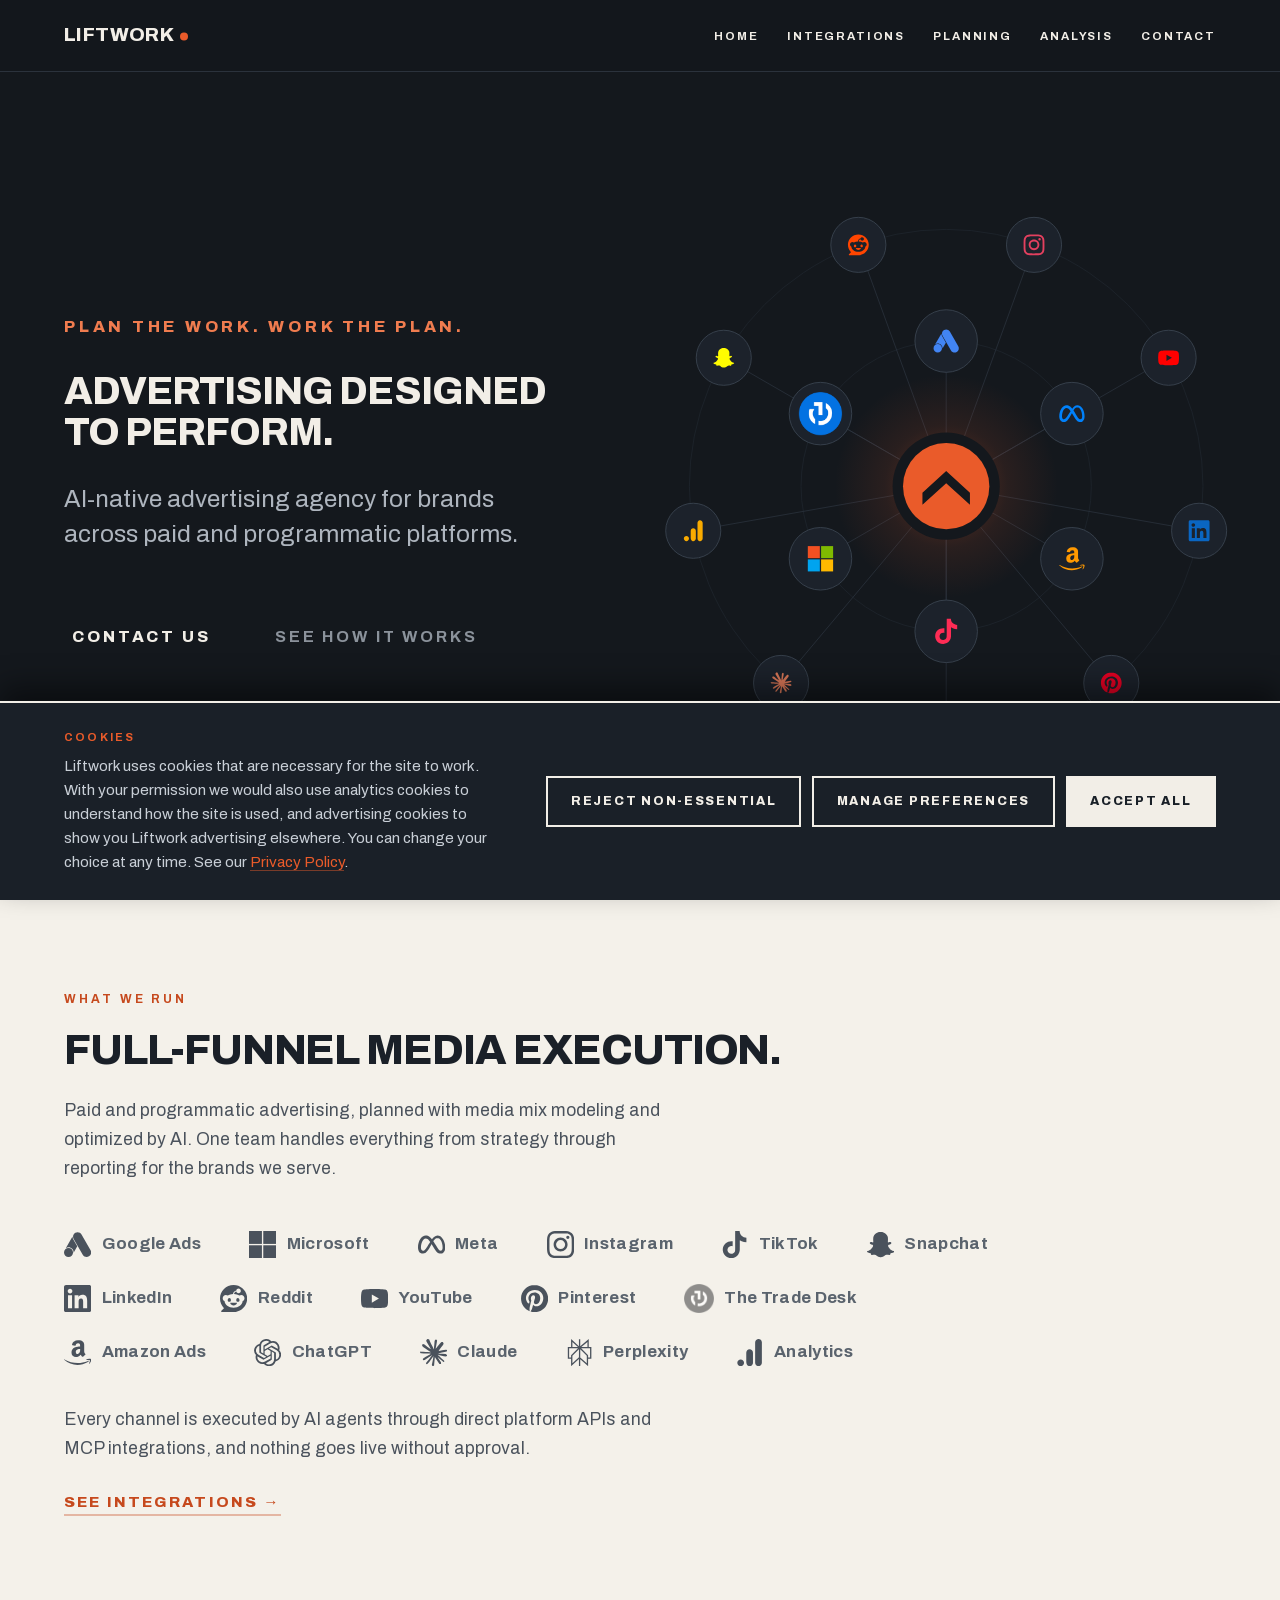
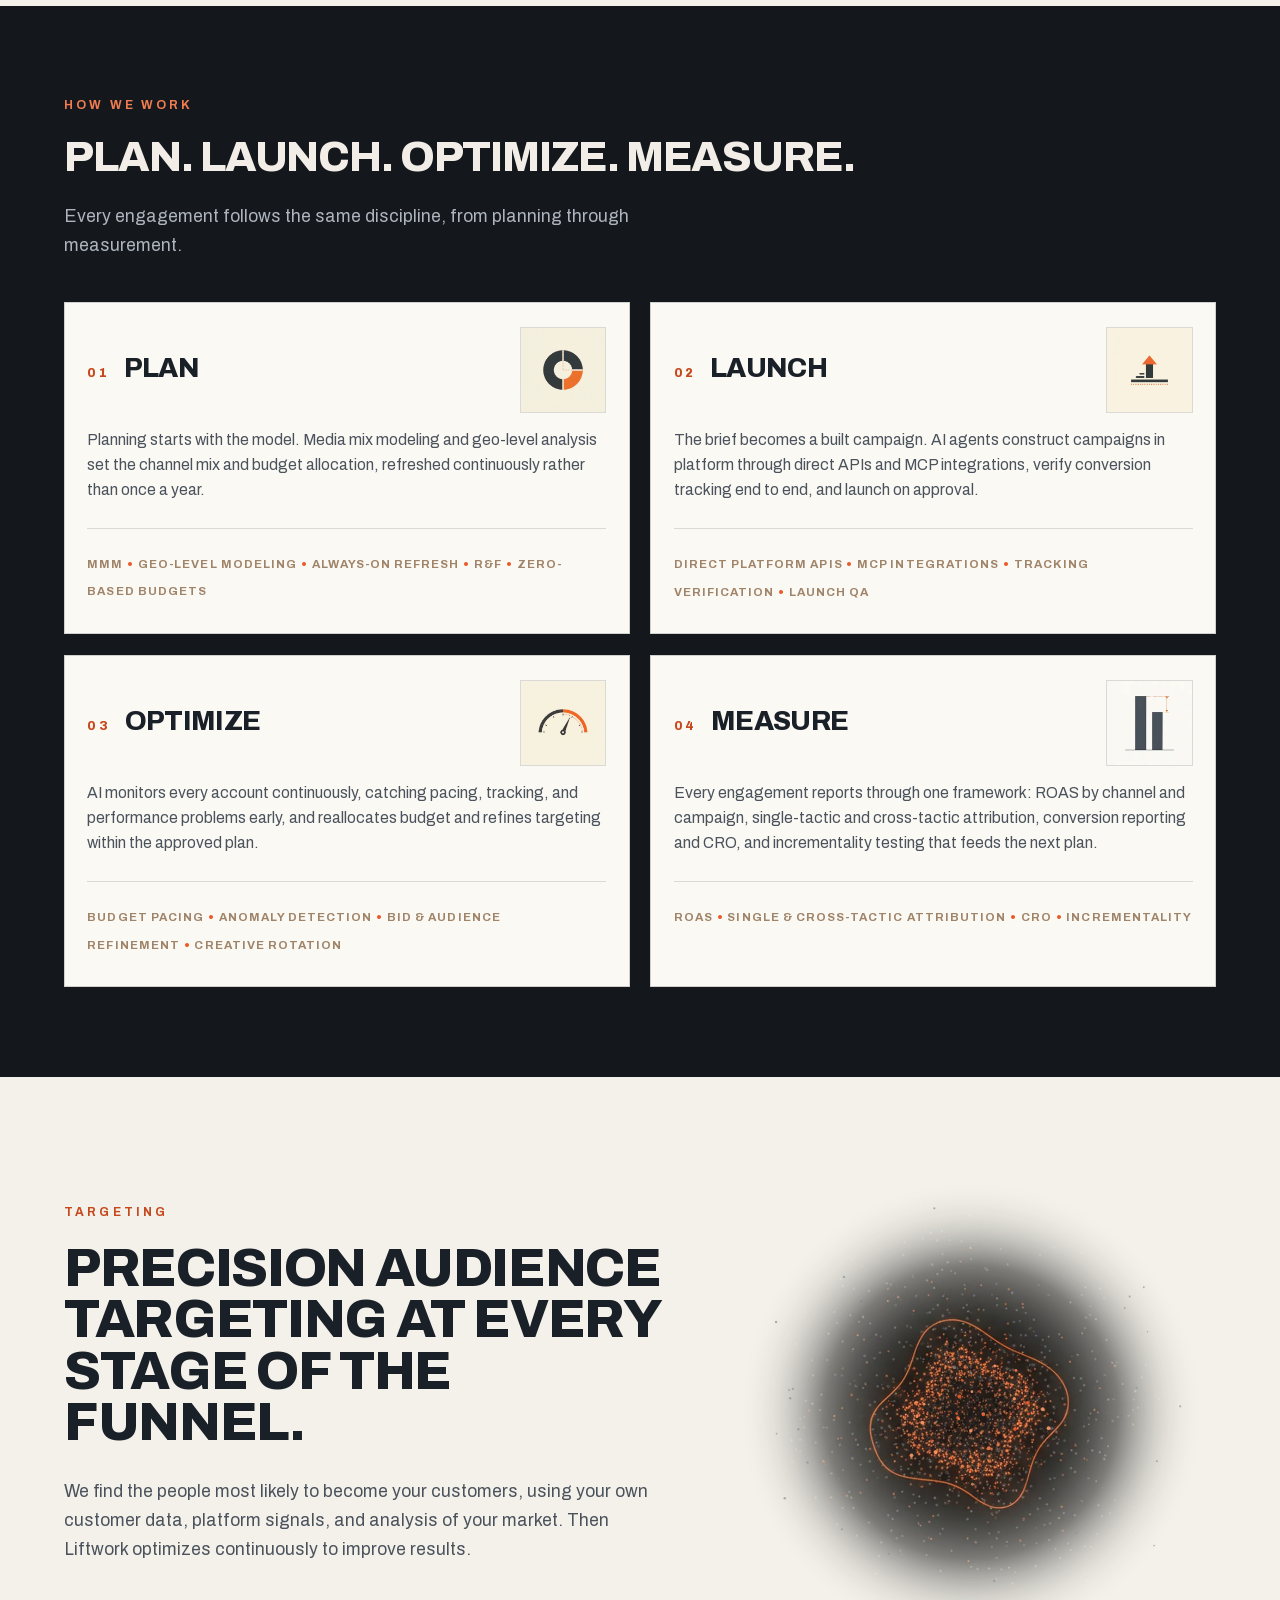
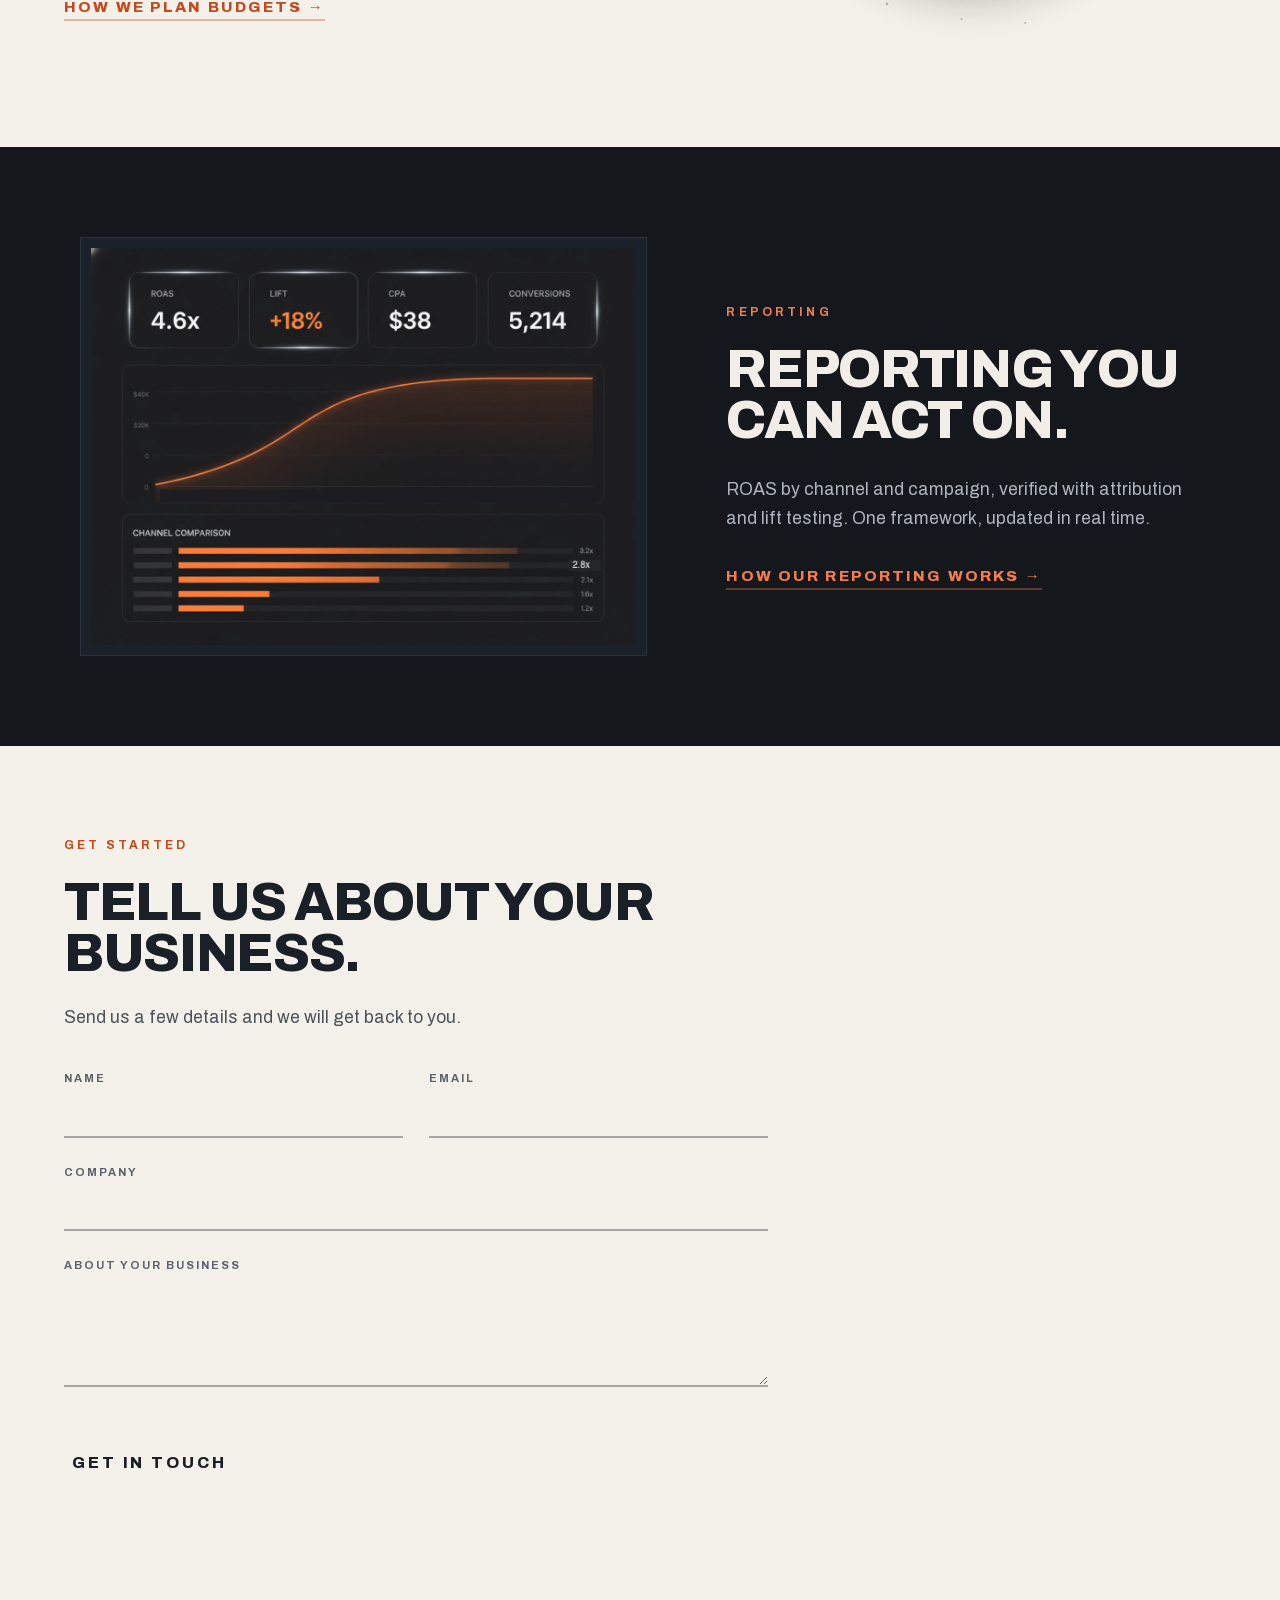
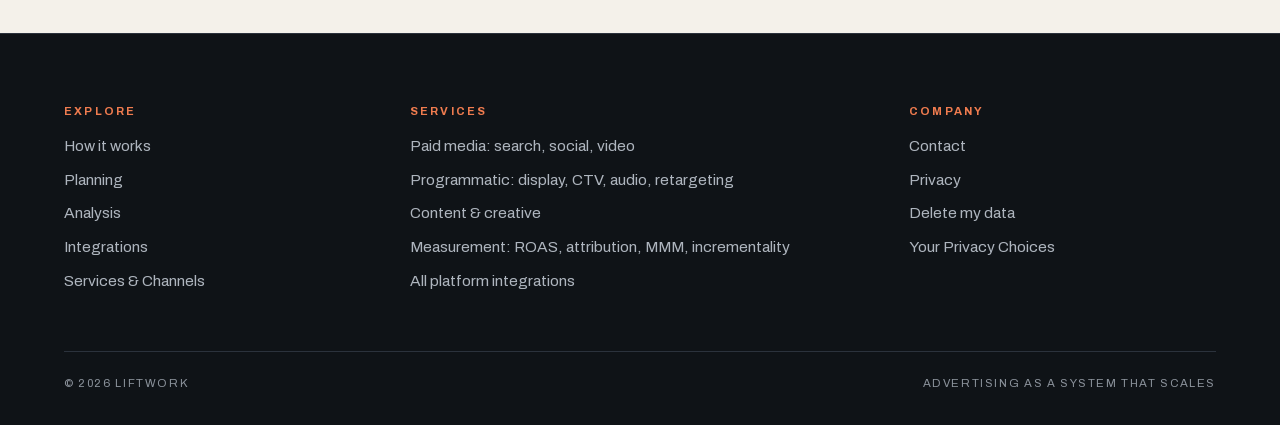
==== commit fec32318: "Constant twinkle field on targeting graphic Co-Authored-By: Claude Fable 5 <noreply@anthropic.com>" ====
--- a/index.html
+++ b/index.html
@@ -200,12 +200,11 @@
 .targ-wrap{position:relative;width:100%;max-width:34rem}
 .targ-wrap img{display:block;width:100%;height:auto}
 .targ-anim{position:absolute;inset:0;width:100%;height:100%}
-.tdot{animation:tdrift var(--du) ease-in-out var(--de) infinite alternate}
+
 @keyframes tdrift{to{transform:translate(var(--dx),var(--dy))}}
 .targ-pulse{opacity:0;animation:tpulse 6s ease-out infinite;transform-origin:450px 445px}
-.targ-cur{transition:opacity .25s ease}
-.tdot{transition:r .18s ease}
-.targ-wrap{cursor:crosshair}
+.tdot{animation:tdrift var(--du) ease-in-out var(--de) infinite alternate,tblink calc(var(--du)*.38) ease-in-out var(--de) infinite}
+@keyframes tblink{0%,100%{opacity:.3}50%{opacity:1}}
 @keyframes tpulse{0%{opacity:.5;transform:scale(.78)}70%{opacity:0;transform:scale(1.12)}100%{opacity:0;transform:scale(1.12)}}
 @media (min-width:940px){.hero .plate .hero-net{width:142%;max-width:none;margin:-13% -19%}}
 .net-rings circle{fill:none;stroke:#20272F;stroke-width:1}
@@ -625,7 +624,7 @@
         <svg class="targ-anim" viewBox="0 0 900 900" aria-hidden="true">
           <circle class="targ-pulse" cx="450" cy="445" r="180" fill="none" stroke="#EA5B2A" stroke-width="1.5"></circle>
           <circle class="tdot" cx="361" cy="470" r="3.5" fill="#FF9A6B" opacity=".9" style="--dx:-0.8px;--dy:0.2px;--du:8.5s;--de:0.9s"></circle><circle class="tdot" cx="351" cy="459" r="2.5" fill="#FF9A6B" opacity=".9" style="--dx:-1.2px;--dy:-7.9px;--du:8.2s;--de:4.5s"></circle><circle class="tdot" cx="593" cy="480" r="3.6" fill="#FF9A6B" opacity=".9" style="--dx:3.4px;--dy:2.5px;--du:5.9s;--de:0.1s"></circle><circle class="tdot" cx="473" cy="454" r="3.4" fill="#F07C4F" opacity=".9" style="--dx:2.2px;--dy:6.1px;--du:7.0s;--de:3.0s"></circle><circle class="tdot" cx="348" cy="434" r="2.9" fill="#F07C4F" opacity=".9" style="--dx:3.6px;--dy:-0.9px;--du:6.7s;--de:5.0s"></circle><circle class="tdot" cx="434" cy="392" r="2.5" fill="#EA5B2A" opacity=".9" style="--dx:-4.6px;--dy:-9.5px;--du:9.6s;--de:2.0s"></circle><circle class="tdot" cx="341" cy="530" r="3.4" fill="#FF9A6B" opacity=".9" style="--dx:-11.0px;--dy:-6.4px;--du:10.5s;--de:2.3s"></circle><circle class="tdot" cx="426" cy="461" r="3.1" fill="#EA5B2A" opacity=".9" style="--dx:6.1px;--dy:-5.1px;--du:5.5s;--de:1.7s"></circle><circle class="tdot" cx="452" cy="413" r="2.5" fill="#FF9A6B" opacity=".9" style="--dx:-8.8px;--dy:-9.7px;--du:9.8s;--de:0.9s"></circle><circle class="tdot" cx="483" cy="517" r="3.6" fill="#F07C4F" opacity=".9" style="--dx:5.9px;--dy:-1.8px;--du:7.3s;--de:2.0s"></circle><circle class="tdot" cx="582" cy="445" r="3.6" fill="#FF9A6B" opacity=".9" style="--dx:2.0px;--dy:11.0px;--du:5.1s;--de:0.9s"></circle><circle class="tdot" cx="429" cy="422" r="3.6" fill="#EA5B2A" opacity=".9" style="--dx:-6.3px;--dy:-5.3px;--du:9.6s;--de:1.6s"></circle><circle class="tdot" cx="428" cy="463" r="2.5" fill="#F07C4F" opacity=".9" style="--dx:3.0px;--dy:-10.7px;--du:7.2s;--de:3.1s"></circle><circle class="tdot" cx="530" cy="426" r="3.0" fill="#FF9A6B" opacity=".9" style="--dx:8.1px;--dy:-7.0px;--du:5.9s;--de:4.5s"></circle><circle class="tdot" cx="450" cy="485" r="3.2" fill="#FF9A6B" opacity=".9" style="--dx:9.7px;--dy:-6.7px;--du:10.7s;--de:4.4s"></circle><circle class="tdot" cx="473" cy="456" r="2.4" fill="#EA5B2A" opacity=".9" style="--dx:0.3px;--dy:-5.4px;--du:9.4s;--de:2.0s"></circle><circle class="tdot" cx="494" cy="366" r="2.6" fill="#FF9A6B" opacity=".9" style="--dx:-7.1px;--dy:4.8px;--du:5.4s;--de:1.1s"></circle><circle class="tdot" cx="393" cy="371" r="2.3" fill="#EA5B2A" opacity=".9" style="--dx:-6.3px;--dy:9.1px;--du:9.5s;--de:0.3s"></circle><circle class="tdot" cx="424" cy="453" r="2.4" fill="#EA5B2A" opacity=".9" style="--dx:-2.9px;--dy:1.6px;--du:5.8s;--de:1.8s"></circle><circle class="tdot" cx="555" cy="433" r="3.2" fill="#EA5B2A" opacity=".9" style="--dx:1.9px;--dy:-7.9px;--du:5.2s;--de:0.1s"></circle><circle class="tdot" cx="406" cy="321" r="2.2" fill="#F07C4F" opacity=".9" style="--dx:3.0px;--dy:-0.4px;--du:9.4s;--de:1.6s"></circle><circle class="tdot" cx="531" cy="482" r="3.2" fill="#EA5B2A" opacity=".9" style="--dx:8.8px;--dy:5.2px;--du:9.2s;--de:4.0s"></circle><circle class="tdot" cx="385" cy="524" r="3.5" fill="#FF9A6B" opacity=".9" style="--dx:8.2px;--dy:-1.8px;--du:9.7s;--de:4.3s"></circle><circle class="tdot" cx="556" cy="454" r="2.7" fill="#EA5B2A" opacity=".9" style="--dx:-10.7px;--dy:-9.4px;--du:5.5s;--de:0.6s"></circle><circle class="tdot" cx="533" cy="374" r="2.7" fill="#F07C4F" opacity=".9" style="--dx:5.2px;--dy:1.8px;--du:7.6s;--de:4.2s"></circle><circle class="tdot" cx="364" cy="436" r="2.6" fill="#FF9A6B" opacity=".9" style="--dx:-9.1px;--dy:-10.5px;--du:10.7s;--de:0.6s"></circle><circle class="tdot" cx="312" cy="254" r="2.3" fill="#7B8590" opacity=".55" style="--dx:-2.4px;--dy:-6.4px;--du:9.7s;--de:2.6s"></circle><circle class="tdot" cx="456" cy="236" r="2.3" fill="#7B8590" opacity=".55" style="--dx:-0.0px;--dy:-4.7px;--du:8.4s;--de:1.3s"></circle><circle class="tdot" cx="249" cy="247" r="2.2" fill="#7B8590" opacity=".55" style="--dx:-5.4px;--dy:-5.1px;--du:7.3s;--de:4.6s"></circle><circle class="tdot" cx="502" cy="632" r="1.8" fill="#7B8590" opacity=".55" style="--dx:7.1px;--dy:-8.3px;--du:6.4s;--de:4.9s"></circle><circle class="tdot" cx="540" cy="283" r="1.9" fill="#7B8590" opacity=".55" style="--dx:7.7px;--dy:6.0px;--du:8.3s;--de:2.6s"></circle><circle class="tdot" cx="314" cy="219" r="2.3" fill="#7B8590" opacity=".55" style="--dx:2.2px;--dy:-3.2px;--du:11.0s;--de:1.4s"></circle><circle class="tdot" cx="228" cy="290" r="1.8" fill="#7B8590" opacity=".55" style="--dx:-2.6px;--dy:2.7px;--du:9.4s;--de:3.2s"></circle><circle class="tdot" cx="271" cy="559" r="2.2" fill="#7B8590" opacity=".55" style="--dx:-4.2px;--dy:5.0px;--du:10.8s;--de:4.9s"></circle><circle class="tdot" cx="604" cy="572" r="2.0" fill="#7B8590" opacity=".55" style="--dx:2.5px;--dy:-2.4px;--du:6.5s;--de:1.0s"></circle><circle class="tdot" cx="551" cy="268" r="2.1" fill="#7B8590" opacity=".55" style="--dx:4.6px;--dy:0.6px;--du:6.2s;--de:1.1s"></circle><circle class="tdot" cx="497" cy="215" r="2.4" fill="#7B8590" opacity=".55" style="--dx:0.0px;--dy:8.9px;--du:7.0s;--de:4.2s"></circle><circle class="tdot" cx="381" cy="261" r="1.9" fill="#7B8590" opacity=".55" style="--dx:7.1px;--dy:-2.0px;--du:8.7s;--de:1.0s"></circle><circle class="tdot" cx="595" cy="338" r="2.0" fill="#7B8590" opacity=".55" style="--dx:2.7px;--dy:0.0px;--du:10.9s;--de:1.7s"></circle><circle class="tdot" cx="299" cy="711" r="1.6" fill="#7B8590" opacity=".55" style="--dx:6.6px;--dy:5.4px;--du:11.5s;--de:0.6s"></circle>
-        <g class="targ-cur" opacity="0"><circle r="64" fill="none" stroke="#EA5B2A" stroke-width="2"/><line x1="-84" y1="0" x2="-52" y2="0" stroke="#EA5B2A" stroke-width="2"/><line x1="52" y1="0" x2="84" y2="0" stroke="#EA5B2A" stroke-width="2"/><line x1="0" y1="-84" x2="0" y2="-52" stroke="#EA5B2A" stroke-width="2"/><line x1="0" y1="52" x2="0" y2="84" stroke="#EA5B2A" stroke-width="2"/><circle r="2.5" fill="#EA5B2A"/></g></svg>
+        <circle class="tdot" cx="150" cy="543" r="2.3" fill="#8B95A0" opacity=".7" style="--dx:0.9px;--dy:-3.2px;--du:9.8s;--de:2.5s"/><circle class="tdot" cx="118" cy="425" r="2.2" fill="#8B95A0" opacity=".7" style="--dx:-4.1px;--dy:3.1px;--du:8.0s;--de:1.5s"/><circle class="tdot" cx="420" cy="369" r="3.0" fill="#8B95A0" opacity=".7" style="--dx:-3.4px;--dy:-4.8px;--du:10.8s;--de:3.1s"/><circle class="tdot" cx="349" cy="432" r="1.9" fill="#FF9A6B" opacity=".7" style="--dx:-0.6px;--dy:3.4px;--du:7.7s;--de:2.3s"/><circle class="tdot" cx="116" cy="410" r="1.8" fill="#8B95A0" opacity=".7" style="--dx:-2.2px;--dy:5.0px;--du:10.8s;--de:2.3s"/><circle class="tdot" cx="835" cy="440" r="2.0" fill="#8B95A0" opacity=".7" style="--dx:-2.1px;--dy:-4.3px;--du:9.1s;--de:1.1s"/><circle class="tdot" cx="477" cy="186" r="2.2" fill="#8B95A0" opacity=".7" style="--dx:3.5px;--dy:-5.0px;--du:9.4s;--de:4.8s"/><circle class="tdot" cx="550" cy="838" r="1.8" fill="#8B95A0" opacity=".7" style="--dx:-4.3px;--dy:1.3px;--du:12.4s;--de:2.0s"/><circle class="tdot" cx="489" cy="235" r="1.3" fill="#8B95A0" opacity=".7" style="--dx:2.6px;--dy:-3.8px;--du:9.2s;--de:4.8s"/><circle class="tdot" cx="453" cy="583" r="2.7" fill="#FF9A6B" opacity=".7" style="--dx:-0.5px;--dy:-3.1px;--du:8.4s;--de:2.8s"/><circle class="tdot" cx="433" cy="299" r="1.8" fill="#8B95A0" opacity=".7" style="--dx:-2.3px;--dy:4.7px;--du:9.6s;--de:1.1s"/><circle class="tdot" cx="526" cy="231" r="2.3" fill="#8B95A0" opacity=".7" style="--dx:3.5px;--dy:1.4px;--du:8.6s;--de:2.0s"/><circle class="tdot" cx="787" cy="696" r="1.5" fill="#8B95A0" opacity=".7" style="--dx:-1.7px;--dy:-2.0px;--du:8.8s;--de:3.9s"/><circle class="tdot" cx="563" cy="506" r="1.9" fill="#FF9A6B" opacity=".7" style="--dx:-0.5px;--dy:4.6px;--du:10.5s;--de:1.9s"/><circle class="tdot" cx="133" cy="482" r="2.2" fill="#8B95A0" opacity=".7" style="--dx:4.1px;--dy:3.2px;--du:8.4s;--de:0.8s"/><circle class="tdot" cx="451" cy="633" r="2.1" fill="#8B95A0" opacity=".7" style="--dx:4.5px;--dy:3.8px;--du:12.2s;--de:1.0s"/><circle class="tdot" cx="233" cy="285" r="1.3" fill="#8B95A0" opacity=".7" style="--dx:-2.6px;--dy:2.0px;--du:7.7s;--de:4.8s"/><circle class="tdot" cx="433" cy="831" r="1.9" fill="#8B95A0" opacity=".7" style="--dx:2.2px;--dy:-4.3px;--du:9.0s;--de:0.9s"/><circle class="tdot" cx="493" cy="761" r="2.2" fill="#8B95A0" opacity=".7" style="--dx:4.2px;--dy:-3.0px;--du:10.6s;--de:1.4s"/><circle class="tdot" cx="667" cy="473" r="1.7" fill="#8B95A0" opacity=".7" style="--dx:-1.3px;--dy:0.7px;--du:7.8s;--de:0.9s"/><circle class="tdot" cx="621" cy="636" r="2.3" fill="#8B95A0" opacity=".7" style="--dx:1.9px;--dy:0.8px;--du:12.4s;--de:3.3s"/><circle class="tdot" cx="500" cy="511" r="2.9" fill="#FF9A6B" opacity=".7" style="--dx:-4.8px;--dy:1.4px;--du:11.0s;--de:4.8s"/><circle class="tdot" cx="93" cy="490" r="1.6" fill="#8B95A0" opacity=".7" style="--dx:0.5px;--dy:2.4px;--du:12.5s;--de:0.4s"/><circle class="tdot" cx="742" cy="238" r="2.0" fill="#8B95A0" opacity=".7" style="--dx:-1.5px;--dy:1.9px;--du:11.5s;--de:4.6s"/><circle class="tdot" cx="768" cy="221" r="1.7" fill="#8B95A0" opacity=".7" style="--dx:0.7px;--dy:1.2px;--du:11.5s;--de:4.3s"/><circle class="tdot" cx="213" cy="666" r="1.9" fill="#8B95A0" opacity=".7" style="--dx:4.9px;--dy:3.8px;--du:7.9s;--de:3.2s"/><circle class="tdot" cx="414" cy="191" r="2.1" fill="#8B95A0" opacity=".7" style="--dx:3.4px;--dy:-4.2px;--du:10.4s;--de:2.2s"/><circle class="tdot" cx="450" cy="378" r="2.3" fill="#8B95A0" opacity=".7" style="--dx:-0.0px;--dy:1.1px;--du:8.7s;--de:3.5s"/><circle class="tdot" cx="636" cy="348" r="1.2" fill="#8B95A0" opacity=".7" style="--dx:-3.0px;--dy:-3.3px;--du:9.0s;--de:3.4s"/><circle class="tdot" cx="733" cy="259" r="1.7" fill="#8B95A0" opacity=".7" style="--dx:1.7px;--dy:-3.0px;--du:12.0s;--de:1.6s"/><circle class="tdot" cx="108" cy="609" r="2.3" fill="#8B95A0" opacity=".7" style="--dx:0.8px;--dy:-1.8px;--du:11.9s;--de:1.9s"/><circle class="tdot" cx="644" cy="673" r="2.2" fill="#8B95A0" opacity=".7" style="--dx:4.5px;--dy:-2.2px;--du:11.7s;--de:3.6s"/><circle class="tdot" cx="587" cy="696" r="1.5" fill="#8B95A0" opacity=".7" style="--dx:1.3px;--dy:-0.1px;--du:8.6s;--de:2.1s"/><circle class="tdot" cx="296" cy="803" r="2.4" fill="#8B95A0" opacity=".7" style="--dx:-4.7px;--dy:3.7px;--du:9.8s;--de:0.4s"/><circle class="tdot" cx="792" cy="541" r="1.9" fill="#8B95A0" opacity=".7" style="--dx:-4.8px;--dy:-3.6px;--du:9.0s;--de:4.0s"/><circle class="tdot" cx="387" cy="468" r="1.9" fill="#8B95A0" opacity=".7" style="--dx:1.3px;--dy:-0.5px;--du:8.2s;--de:0.2s"/><circle class="tdot" cx="217" cy="202" r="2.2" fill="#8B95A0" opacity=".7" style="--dx:-3.0px;--dy:-0.2px;--du:12.3s;--de:3.4s"/><circle class="tdot" cx="469" cy="489" r="2.6" fill="#FF9A6B" opacity=".7" style="--dx:-1.5px;--dy:2.0px;--du:8.4s;--de:1.4s"/><circle class="tdot" cx="123" cy="408" r="2.1" fill="#8B95A0" opacity=".7" style="--dx:4.1px;--dy:-4.1px;--du:9.5s;--de:4.0s"/><circle class="tdot" cx="775" cy="303" r="1.4" fill="#8B95A0" opacity=".7" style="--dx:4.1px;--dy:-1.2px;--du:9.8s;--de:3.1s"/><circle class="tdot" cx="92" cy="285" r="2.2" fill="#8B95A0" opacity=".7" style="--dx:1.5px;--dy:-3.0px;--du:12.2s;--de:2.3s"/><circle class="tdot" cx="383" cy="76" r="2.0" fill="#8B95A0" opacity=".7" style="--dx:4.0px;--dy:4.8px;--du:11.1s;--de:1.1s"/><circle class="tdot" cx="755" cy="406" r="2.1" fill="#8B95A0" opacity=".7" style="--dx:3.6px;--dy:-1.5px;--du:9.1s;--de:4.5s"/><circle class="tdot" cx="692" cy="589" r="1.9" fill="#8B95A0" opacity=".7" style="--dx:-4.7px;--dy:3.1px;--du:11.3s;--de:2.4s"/></svg>
       </div>
       </div>
     </div>
@@ -784,42 +783,7 @@
 
 
 
-<script>
-(function(){
-  var wrap=document.querySelector('.targ-wrap'); if(!wrap) return;
-  var svg=wrap.querySelector('.targ-anim'), cur=svg.querySelector('.targ-cur');
-  var dots=Array.prototype.slice.call(svg.querySelectorAll('.tdot'));
-  dots.forEach(function(d){d._x=+d.getAttribute('cx');d._y=+d.getAttribute('cy');d._r=+d.getAttribute('r');});
-  var px=0,py=0,active=false,raf=null;
-  function toView(ev){
-    var b=wrap.getBoundingClientRect();
-    return [ (ev.clientX-b.left)/b.width*900, (ev.clientY-b.top)/b.height*900 ];
-  }
-  function tick(){
-    raf=null;
-    cur.setAttribute('transform','translate('+px.toFixed(1)+','+py.toFixed(1)+')');
-    for(var i=0;i<dots.length;i++){
-      var d=dots[i], dx=d._x-px, dy=d._y-py, dist=Math.sqrt(dx*dx+dy*dy);
-      if(active && dist<130){
-        var k=1-dist/130;
-        d.setAttribute('r',(d._r*(1+1.2*k)).toFixed(2));
-        d.style.fill='#FFB380';
-      }else{
-        d.setAttribute('r',d._r);
-        d.style.fill='';
-      }
-    }
-  }
-  function queue(){ tick(); }
-  wrap.addEventListener('pointermove',function(ev){
-    var v=toView(ev); px=v[0]; py=v[1]; active=true;
-    cur.setAttribute('opacity','1'); queue();
-  });
-  wrap.addEventListener('pointerleave',function(){
-    active=false; cur.setAttribute('opacity','0'); queue();
-  });
-})();
-</script>
+
 
 <script src="consent.js" defer=""></script>
 
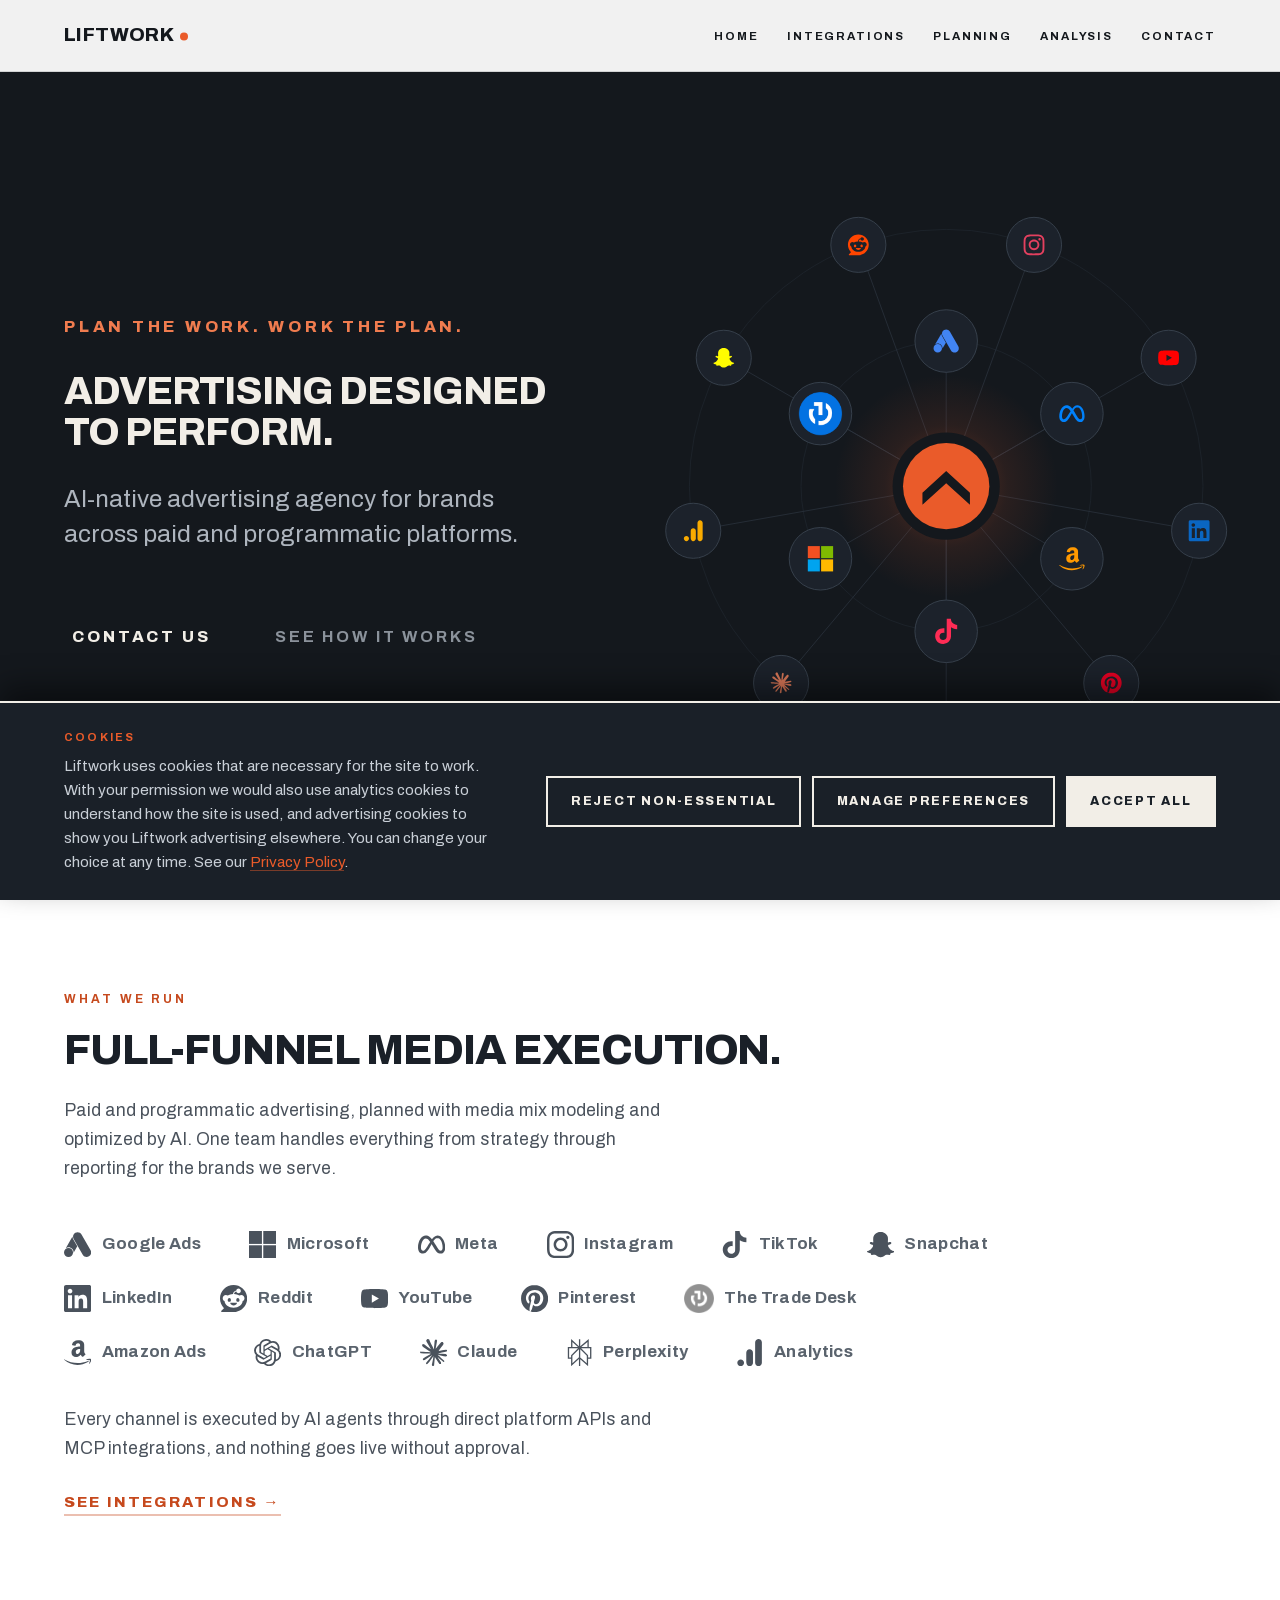
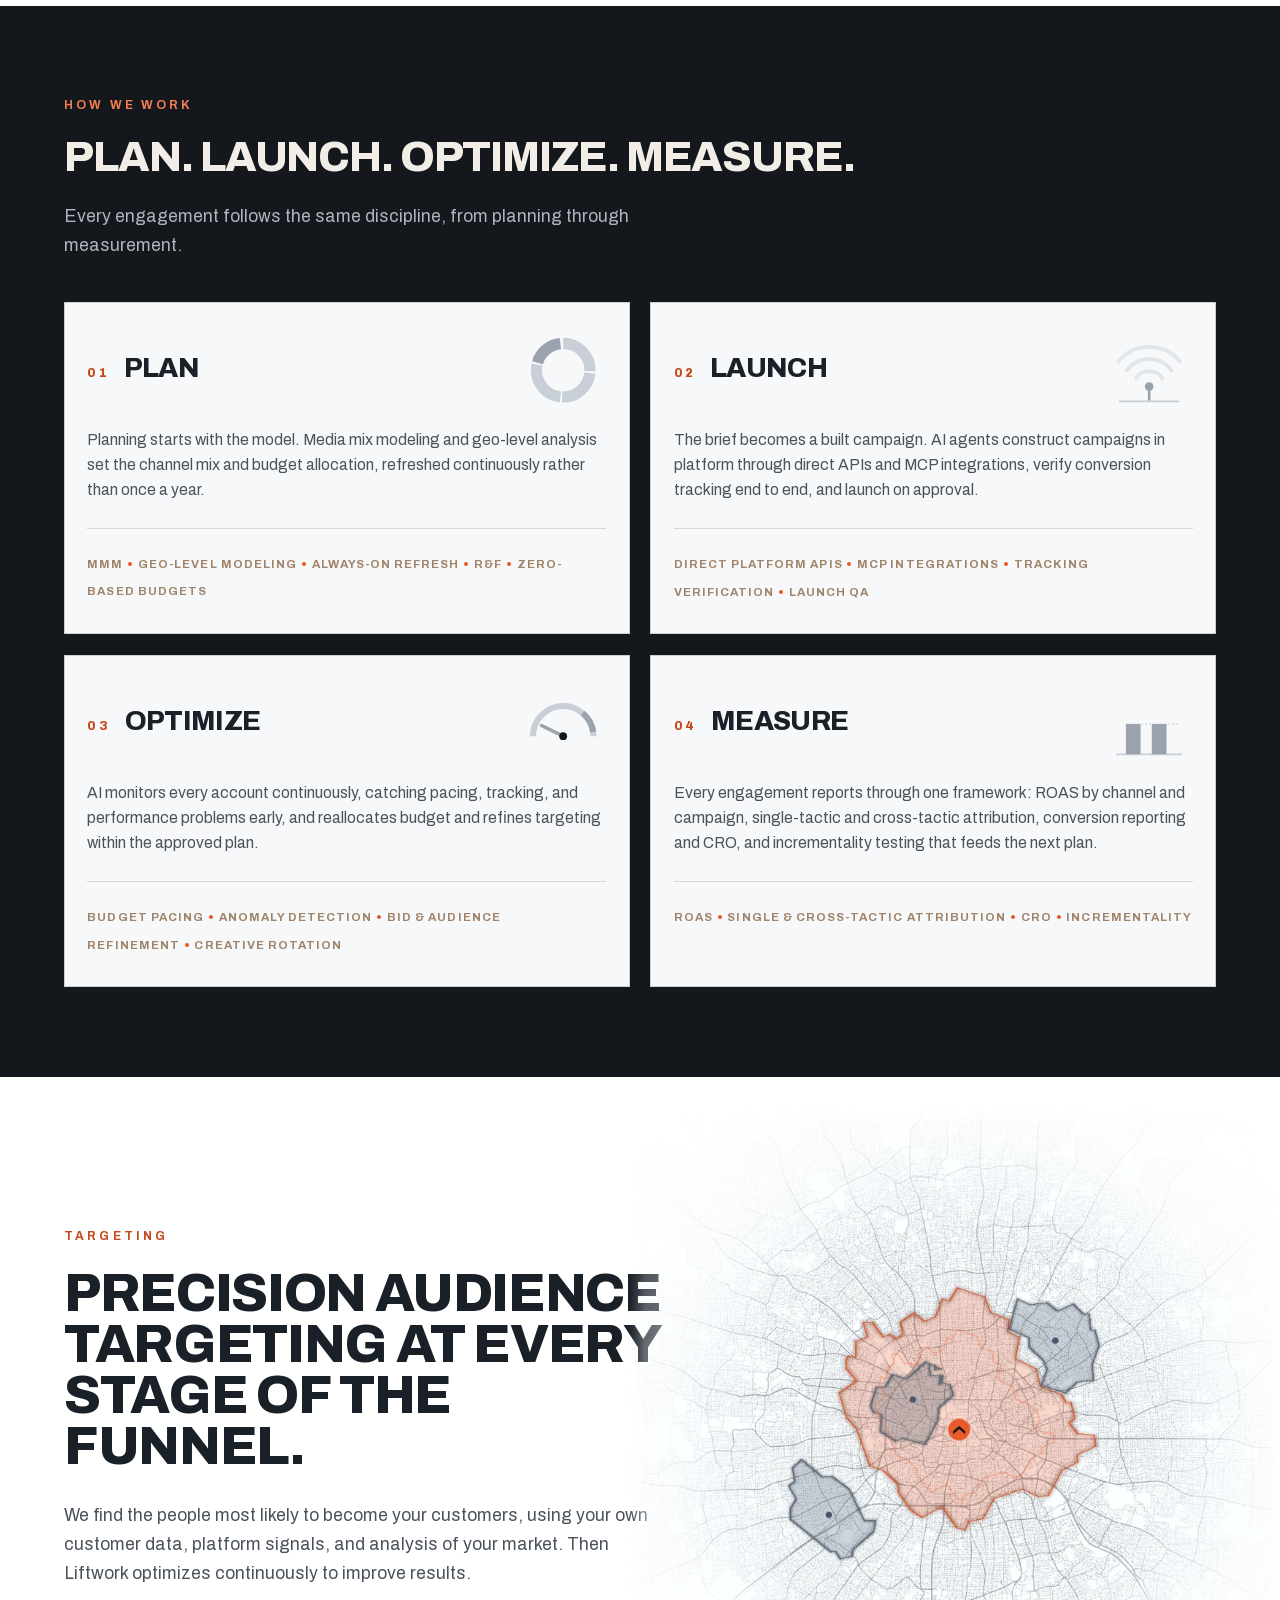
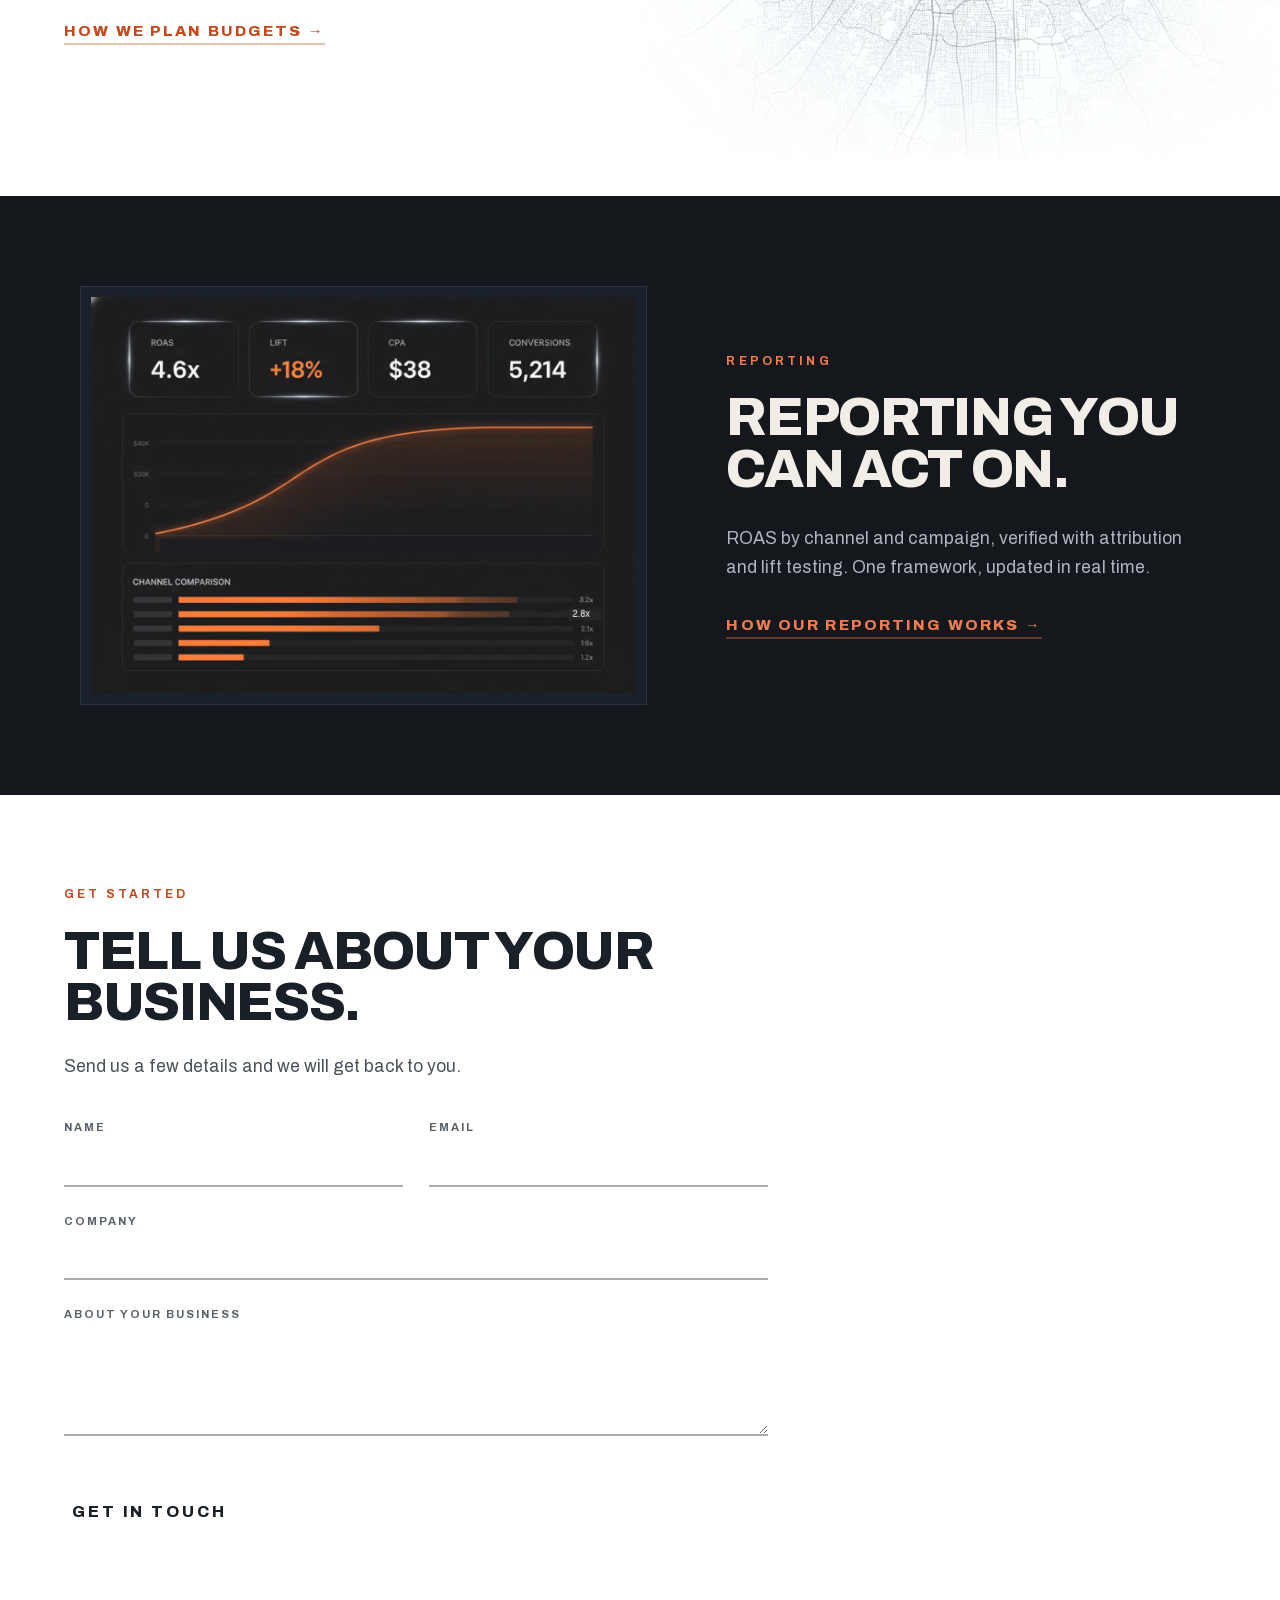
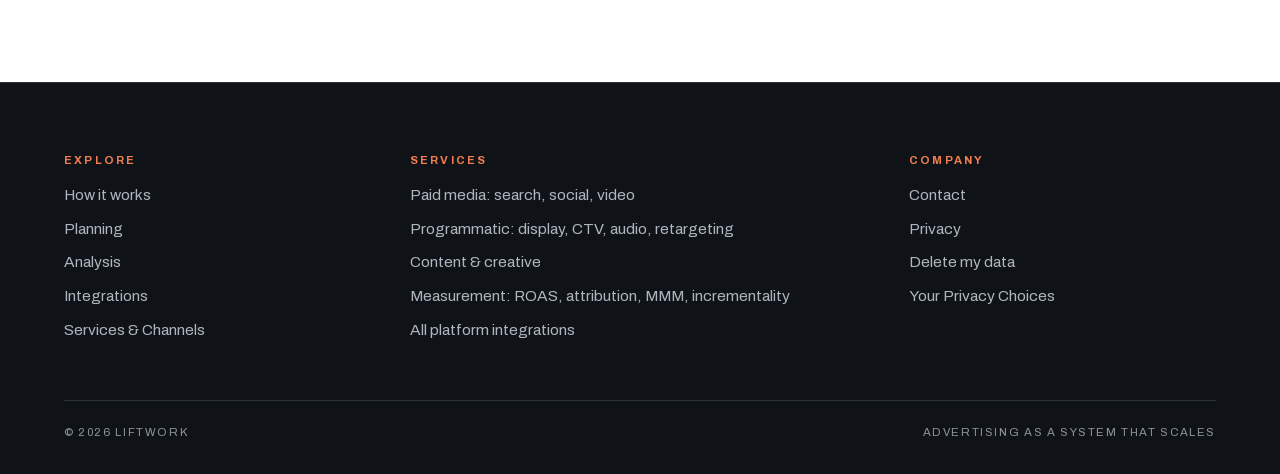
==== commit fe7fe34c: "Sync white theme, targeting map, step marks Co-Authored-By: Claude Fable 5 <noreply@anthropic.com>" ====
--- a/index.html
+++ b/index.html
@@ -9,7 +9,7 @@
 <meta property="og:description" content="Liftwork is an AI-native advertising agency for paid and programmatic platforms. Advanced audience targeting, AI-optimized media delivery, and incrementality testing.">
 <meta name="twitter:card" content="summary_large_image">
 <meta name="theme-color" content="#14181D">
-<link rel="icon" href="data:image/svg+xml,%3Csvg xmlns='http://www.w3.org/2000/svg' viewBox='0 0 32 32'%3E%3Crect width='32' height='32' fill='%2314181D'/%3E%3Ccircle cx='16' cy='16' r='10' fill='%23EA5B2A'/%3E%3Cpolygon points='16,12.5 21.5,17.5 21.5,20.3 16,15.3 10.5,20.3 10.5,17.5' fill='%2314181D'/%3E%3C/svg%3E">
+<link rel="icon" href="data:image/svg+xml,%3Csvg xmlns='http://www.w3.org/2000/svg' viewBox='0 0 32 32'%3E%3Ccircle cx='16' cy='16' r='10' fill='%23EA5B2A'/%3E%3Cpolygon points='16,12.5 21.5,17.5 21.5,20.3 16,15.3 10.5,20.3 10.5,17.5' fill='%2314181D'/%3E%3C/svg%3E">
 <style>
 @font-face{font-family:'Archivo';font-style:normal;font-weight:400 800;font-display:swap;src:url(fonts/archivo-var.woff2) format('woff2');unicode-range:U+0000-00FF,U+0131,U+0152-0153,U+02BB-02BC,U+02C6,U+02DA,U+02DC,U+2000-206F,U+2074,U+20AC,U+2122,U+2191,U+2193,U+2212,U+2215,U+FEFF,U+FFFD}
 </style>
@@ -31,7 +31,7 @@
   --text-dim:#8B929B;
   --orange:#EA5B2A;
   --orange-light:#F07C4F;
-  --plate:#F4F1EA;
+  --plate:#FFFFFF;
   --shadow:rgba(0,0,0,.35);
 
   --display:'Archivo','Helvetica Neue',Helvetica,Arial,sans-serif;
@@ -82,19 +82,19 @@
 
 .masthead{
   position:sticky;top:0;z-index:50;
-  background:rgba(20,24,29,.94);
+  background:rgba(255,255,255,.94);
   backdrop-filter:blur(8px);
-  border-bottom:1px solid var(--line);
+  border-bottom:1px solid rgba(20,24,29,.14);
   height:var(--head-h);
   display:flex;align-items:center;
 }
 .masthead .wrap{display:flex;align-items:center;justify-content:space-between;gap:1.5rem;width:100%}
-.wordmark{font-weight:800;font-size:1.2rem;letter-spacing:.02em;text-transform:uppercase;text-decoration:none;color:var(--text);display:inline-flex;align-items:baseline}
+.wordmark{font-weight:800;font-size:1.2rem;letter-spacing:.02em;text-transform:uppercase;text-decoration:none;color:#14181D;display:inline-flex;align-items:baseline}
 .wordmark::after{content:"";width:.42em;height:.42em;border-radius:50%;background:var(--orange);margin-left:.3em;transform:translateY(-.02em)}
 .masthead nav ul{display:flex;gap:clamp(.9rem,2.2vw,2.1rem);list-style:none;margin:0;padding:0}
 .masthead nav a{
   font-size:.72rem;font-weight:700;letter-spacing:.16em;text-transform:uppercase;
-  color:var(--text);text-decoration:none;
+  color:#14181D;text-decoration:none;
   border-bottom:2px solid transparent;padding-bottom:2px;
 }
 .masthead nav a:hover,.masthead nav a:focus-visible{border-bottom-color:var(--orange);color:var(--orange-light)}
@@ -106,7 +106,7 @@
   margin-right:-.35rem;
 }
 .nav-toggle span{
-  display:block;width:24px;height:2.5px;background:var(--text);
+  display:block;width:24px;height:2.5px;background:#14181D;
   margin:5px 0;transition:transform .18s ease, opacity .18s ease;
 }
 .nav-check:checked ~ .nav-toggle span:nth-child(1){transform:translateY(7.5px) rotate(45deg)}
@@ -117,7 +117,7 @@
   .nav-toggle{display:block}
   .masthead nav{
     position:absolute;top:var(--head-h);left:0;right:0;
-    background:var(--bg);border-bottom:1px solid var(--line);
+    background:#FFFFFF;border-bottom:1px solid rgba(20,24,29,.14);
     display:none;
   }
   .nav-check:checked ~ nav{display:block}
@@ -125,7 +125,7 @@
     flex-direction:column;gap:0;
     padding:0 var(--gutter);
   }
-  .masthead nav li{border-top:1px solid var(--line)}
+  .masthead nav li{border-top:1px solid rgba(20,24,29,.12)}
   .masthead nav a{
     display:block;padding:1.05rem 0;border-bottom:0;font-size:.8rem;
   }
@@ -197,14 +197,18 @@
 .hero .plate img{max-height:min(88svh,900px);width:auto;max-width:100%}
 @media (min-width:940px){.hero .plate img{width:150%;max-width:none;max-height:none;margin:-13% -25%}}
 .hero .plate .hero-net{width:100%;max-width:min(92svh,820px);height:auto}
-.targ-wrap{position:relative;width:100%;max-width:34rem}
+.targ-wrap{position:relative;width:100%;max-width:44rem;margin-inline:auto}
+.targ-wrap img{width:100%;max-width:none;margin:0}
+@media (min-width:940px){.split .plate .targ-wrap{width:148%;max-width:none;margin:-12% -14% -12% -20%}.split .plate .targ-wrap img{max-width:none;margin:0}}
 .targ-wrap img{display:block;width:100%;height:auto}
 .targ-anim{position:absolute;inset:0;width:100%;height:100%}
+.map-anim{position:absolute;inset:0;width:100%;height:100%}
+@media (prefers-reduced-motion:reduce){.map-anim{display:none}}
 
 @keyframes tdrift{to{transform:translate(var(--dx),var(--dy))}}
 .targ-pulse{opacity:0;animation:tpulse 6s ease-out infinite;transform-origin:450px 445px}
-.tdot{animation:tdrift var(--du) ease-in-out var(--de) infinite alternate,tblink calc(var(--du)*.38) ease-in-out var(--de) infinite}
-@keyframes tblink{0%,100%{opacity:.3}50%{opacity:1}}
+.tdot{animation:tdrift var(--du) ease-in-out var(--de) infinite alternate,tblink calc(var(--du)*.28) ease-in-out var(--de) infinite}
+@keyframes tblink{0%,100%{opacity:.06}50%{opacity:1}}
 @keyframes tpulse{0%{opacity:.5;transform:scale(.78)}70%{opacity:0;transform:scale(1.12)}100%{opacity:0;transform:scale(1.12)}}
 @media (min-width:940px){.hero .plate .hero-net{width:142%;max-width:none;margin:-13% -19%}}
 .net-rings circle{fill:none;stroke:#20272F;stroke-width:1}
@@ -281,12 +285,32 @@
 
 .steps{list-style:none;margin:2.6rem 0 0;padding:0;display:grid;gap:clamp(1rem,1.6vw,1.4rem);grid-template-columns:1fr}
 @media (min-width:860px){.steps{grid-template-columns:1fr 1fr}}
-.steps > li{border:1px solid rgba(20,24,29,.18);background:#FBF9F4;padding:1.5rem 1.4rem 1.6rem;color:#1A2028}
+.steps > li{border:1px solid rgba(20,24,29,.18);background:#F7F8F9;padding:1.5rem 1.4rem 1.6rem;color:#1A2028}
 .step-head{display:flex;align-items:center;justify-content:space-between;gap:1rem;margin-bottom:.85rem}
 .step-title{display:flex;align-items:baseline;gap:.9rem}
 .step-num{font-weight:800;font-size:.78rem;letter-spacing:.2em;color:#C6491D}
 .step-head h3{font-size:clamp(1.3rem,1rem + 1vw,1.7rem)}
 .step-head img{width:5.4rem;height:5.4rem;display:block;border:1px solid rgba(20,24,29,.14)}
+.step-head svg{width:5.4rem;height:5.4rem;display:block;flex:none}
+.sm2{transform-box:fill-box;transition:transform .45s cubic-bezier(.3,.6,.3,1),stroke .3s ease,fill .3s ease}
+.steps > li:hover .sm-plan{stroke:#EA5B2A;transform-box:view-box;transform-origin:100px 100px;transform:scale(1.07)}
+.sm-plan{transform-box:view-box;transform-origin:100px 100px}
+.lb-dot{transition:fill .25s ease,transform .3s ease;transform-box:fill-box;transform-origin:center}
+.steps > li:hover .lb-dot{fill:#EA5B2A;transform:scale(1.25)}
+.lb-arc{opacity:.45;transition:stroke .25s ease,opacity .25s ease,transform .35s ease;transform-box:fill-box;transform-origin:center}
+.lb-a1{transition-delay:.02s}.lb-a2{transition-delay:.14s}.lb-a3{transition-delay:.26s}
+.steps > li:hover .lb-arc{stroke:#EA5B2A;opacity:1;transform:scale(1.04)}
+.sm-opt{transform-box:view-box;transform-origin:100px 130px;transform:rotate(-64deg)}
+.steps > li:hover .sm-opt{transform:rotate(41deg)}
+.steps > li:hover .sm-opt line{stroke:#EA5B2A}
+.sm-opt line{transition:stroke .3s ease}
+.og-zone{transition:stroke .3s ease}
+.steps > li:hover .og-zone{stroke:#EA5B2A}
+.sm-meas{transform-origin:bottom}
+.steps > li:hover .sm-meas{fill:#EA5B2A;transform:scaleY(1.66)}
+.mm2{opacity:0;transition:opacity .35s ease .18s}
+.steps > li:hover .mm2{opacity:1}
+
 .steps p{margin:0;color:#4A525C;line-height:1.6;font-size:.98rem}
 .steps .step-spec{margin-top:1.6rem;padding-top:1.4rem;border-top:1px solid rgba(20,24,29,.14);font-size:.73rem;font-weight:700;letter-spacing:.09em;text-transform:uppercase;color:#A08469;line-height:2.1}
 .step-spec .sep{color:var(--orange);font-size:1.15em;padding:0 .28em;vertical-align:-.05em}
@@ -400,7 +424,7 @@
 @media (min-width:640px){.tactics{grid-template-columns:1fr 1fr}}
 @media (min-width:1060px){.tactics{grid-template-columns:repeat(3,1fr)}}
 .tactics li{
-  background:#FBF9F4;border:1px solid rgba(20,24,29,.16);
+  background:#F7F8F9;border:1px solid rgba(20,24,29,.16);
   padding:1.4rem 1.3rem 1.5rem;display:flex;flex-direction:column;gap:.7rem;
 }
 .tactic-tag{font-weight:800;font-size:.7rem;letter-spacing:.2em;text-transform:uppercase;color:#C6491D}
@@ -575,7 +599,7 @@
         <li>
           <div class="step-head">
             <span class="step-title"><span class="step-num">01</span><h3>Plan</h3></span>
-            <img src="img/plan.webp" width="600" height="600" loading="lazy" decoding="async" alt="An allocation donut chart with one orange segment.">
+            <svg viewBox="0 0 200 200" xmlns="http://www.w3.org/2000/svg" aria-hidden="true"><path d="M100.0,38.0 A62,62 0 0 1 162.0,102.2" fill="none" stroke="#C9CFD6" stroke-width="26"/><path d="M161.7,106.5 A62,62 0 0 1 97.8,162.0" fill="none" stroke="#C9CFD6" stroke-width="26"/><path d="M93.5,161.7 A62,62 0 0 1 39.4,87.1" fill="none" stroke="#C9CFD6" stroke-width="26"/><path class="sm2 sm-plan" d="M40.4,82.9 A62,62 0 0 1 93.5,38.3" fill="none" stroke="#9AA3AD" stroke-width="26"/></svg>
           </div>
           <p>Planning starts with the model. Media mix modeling and geo-level analysis set the channel mix and budget allocation, refreshed continuously rather than once a year.</p>
           <p class="step-spec">MMM<span class="sep">•</span>Geo-level Modeling<span class="sep">•</span>Always-on Refresh<span class="sep">•</span>R&amp;F<span class="sep">•</span>Zero-based Budgets</p>
@@ -583,7 +607,7 @@
         <li>
           <div class="step-head">
             <span class="step-title"><span class="step-num">02</span><h3>Launch</h3></span>
-            <img src="img/launch.webp" width="600" height="600" loading="lazy" decoding="async" alt="An upward arrow launching from a baseline.">
+            <svg viewBox="0 0 200 200" xmlns="http://www.w3.org/2000/svg" aria-hidden="true"><line x1="30" y1="172" x2="170" y2="172" stroke="#C9CFD6" stroke-width="4"/><line x1="100" y1="170" x2="100" y2="148" stroke="#9AA3AD" stroke-width="6"/><circle class="lb-dot" cx="100" cy="138" r="10" fill="#9AA3AD"/><path class="lb-arc lb-a1" d="M69.5,118.9 A36,36 0 0 1 130.5,118.9" fill="none" stroke="#C9CFD6" stroke-width="9" stroke-linecap="round"/><path class="lb-arc lb-a2" d="M48.2,100.4 A64,64 0 0 1 151.8,100.4" fill="none" stroke="#C9CFD6" stroke-width="9" stroke-linecap="round"/><path class="lb-arc lb-a3" d="M28.5,80.1 A92,92 0 0 1 171.5,80.1" fill="none" stroke="#C9CFD6" stroke-width="9" stroke-linecap="round"/></svg>
           </div>
           <p>The brief becomes a built campaign. AI agents construct campaigns in platform through direct APIs and MCP integrations, verify conversion tracking end to end, and launch on approval.</p>
           <p class="step-spec">Direct Platform APIs<span class="sep">•</span>MCP Integrations<span class="sep">•</span>Tracking Verification<span class="sep">•</span>Launch QA</p>
@@ -591,7 +615,7 @@
         <li>
           <div class="step-head">
             <span class="step-title"><span class="step-num">03</span><h3>Optimize</h3></span>
-            <img src="img/optimize.webp" width="600" height="600" loading="lazy" decoding="async" alt="A gauge dial with the needle in the orange zone.">
+            <svg viewBox="0 0 200 200" xmlns="http://www.w3.org/2000/svg" aria-hidden="true"><path d="M30.0,130.0 A70,70 0 0 1 170.0,130.0" fill="none" stroke="#C9CFD6" stroke-width="14"/><path class="og-zone" d="M145.0,76.4 A70,70 0 0 1 169.3,120.3" fill="none" stroke="#9AA3AD" stroke-width="14"/><g class="sm2 sm-opt"><line x1="100" y1="130" x2="100" y2="74" stroke="#9AA3AD" stroke-width="8" stroke-linecap="round"/></g><circle cx="100" cy="130" r="9" fill="#14181D"/></svg>
           </div>
           <p>AI monitors every account continuously, catching pacing, tracking, and performance problems early, and reallocates budget and refines targeting within the approved plan.</p>
           <p class="step-spec">Budget Pacing<span class="sep">•</span>Anomaly Detection<span class="sep">•</span>Bid &amp; Audience Refinement<span class="sep">•</span>Creative Rotation</p>
@@ -599,7 +623,7 @@
         <li>
           <div class="step-head">
             <span class="step-title"><span class="step-num">04</span><h3>Measure</h3></span>
-            <img src="img/bars.webp" width="300" height="300" loading="lazy" decoding="async" alt="Two columns of different height with the difference between them measured.">
+            <svg viewBox="0 0 200 200" xmlns="http://www.w3.org/2000/svg" aria-hidden="true"><line x1="24" y1="172" x2="176" y2="172" stroke="#C9CFD6" stroke-width="4"/><rect x="46" y="102" width="34" height="70" fill="#9AA3AD"/><rect class="sm2 sm-meas" x="106" y="102" width="34" height="70" fill="#9AA3AD"/><line x1="46" y1="102" x2="168" y2="102" stroke="#9AA3AD" stroke-width="1.5" stroke-dasharray="4 5"/><g class="mm2"><line x1="106" y1="56" x2="168" y2="56" stroke="#9AA3AD" stroke-width="1.5" stroke-dasharray="4 5"/><line x1="162" y1="60" x2="162" y2="98" stroke="#14181D" stroke-width="2"/><path d="M162 54 L157 63 L167 63 Z" fill="#14181D"/><path d="M162 104 L157 95 L167 95 Z" fill="#14181D"/></g></svg>
           </div>
           <p>Every engagement reports through one framework: ROAS by channel and campaign, single-tactic and cross-tactic attribution, conversion reporting and CRO, and incrementality testing that feeds the next plan.</p>
           <p class="step-spec">ROAS<span class="sep">•</span>Single &amp; Cross-tactic Attribution<span class="sep">•</span>CRO<span class="sep">•</span>Incrementality</p>
@@ -620,11 +644,8 @@
       </div>
       <div class="plate">
         <div class="targ-wrap">
-        <img src="img/targeting.webp" width="900" height="900" loading="lazy" decoding="async" alt="A field of grey dots representing an audience, with a highlighted orange cluster enclosed by a boundary.">
-        <svg class="targ-anim" viewBox="0 0 900 900" aria-hidden="true">
-          <circle class="targ-pulse" cx="450" cy="445" r="180" fill="none" stroke="#EA5B2A" stroke-width="1.5"></circle>
-          <circle class="tdot" cx="361" cy="470" r="3.5" fill="#FF9A6B" opacity=".9" style="--dx:-0.8px;--dy:0.2px;--du:8.5s;--de:0.9s"></circle><circle class="tdot" cx="351" cy="459" r="2.5" fill="#FF9A6B" opacity=".9" style="--dx:-1.2px;--dy:-7.9px;--du:8.2s;--de:4.5s"></circle><circle class="tdot" cx="593" cy="480" r="3.6" fill="#FF9A6B" opacity=".9" style="--dx:3.4px;--dy:2.5px;--du:5.9s;--de:0.1s"></circle><circle class="tdot" cx="473" cy="454" r="3.4" fill="#F07C4F" opacity=".9" style="--dx:2.2px;--dy:6.1px;--du:7.0s;--de:3.0s"></circle><circle class="tdot" cx="348" cy="434" r="2.9" fill="#F07C4F" opacity=".9" style="--dx:3.6px;--dy:-0.9px;--du:6.7s;--de:5.0s"></circle><circle class="tdot" cx="434" cy="392" r="2.5" fill="#EA5B2A" opacity=".9" style="--dx:-4.6px;--dy:-9.5px;--du:9.6s;--de:2.0s"></circle><circle class="tdot" cx="341" cy="530" r="3.4" fill="#FF9A6B" opacity=".9" style="--dx:-11.0px;--dy:-6.4px;--du:10.5s;--de:2.3s"></circle><circle class="tdot" cx="426" cy="461" r="3.1" fill="#EA5B2A" opacity=".9" style="--dx:6.1px;--dy:-5.1px;--du:5.5s;--de:1.7s"></circle><circle class="tdot" cx="452" cy="413" r="2.5" fill="#FF9A6B" opacity=".9" style="--dx:-8.8px;--dy:-9.7px;--du:9.8s;--de:0.9s"></circle><circle class="tdot" cx="483" cy="517" r="3.6" fill="#F07C4F" opacity=".9" style="--dx:5.9px;--dy:-1.8px;--du:7.3s;--de:2.0s"></circle><circle class="tdot" cx="582" cy="445" r="3.6" fill="#FF9A6B" opacity=".9" style="--dx:2.0px;--dy:11.0px;--du:5.1s;--de:0.9s"></circle><circle class="tdot" cx="429" cy="422" r="3.6" fill="#EA5B2A" opacity=".9" style="--dx:-6.3px;--dy:-5.3px;--du:9.6s;--de:1.6s"></circle><circle class="tdot" cx="428" cy="463" r="2.5" fill="#F07C4F" opacity=".9" style="--dx:3.0px;--dy:-10.7px;--du:7.2s;--de:3.1s"></circle><circle class="tdot" cx="530" cy="426" r="3.0" fill="#FF9A6B" opacity=".9" style="--dx:8.1px;--dy:-7.0px;--du:5.9s;--de:4.5s"></circle><circle class="tdot" cx="450" cy="485" r="3.2" fill="#FF9A6B" opacity=".9" style="--dx:9.7px;--dy:-6.7px;--du:10.7s;--de:4.4s"></circle><circle class="tdot" cx="473" cy="456" r="2.4" fill="#EA5B2A" opacity=".9" style="--dx:0.3px;--dy:-5.4px;--du:9.4s;--de:2.0s"></circle><circle class="tdot" cx="494" cy="366" r="2.6" fill="#FF9A6B" opacity=".9" style="--dx:-7.1px;--dy:4.8px;--du:5.4s;--de:1.1s"></circle><circle class="tdot" cx="393" cy="371" r="2.3" fill="#EA5B2A" opacity=".9" style="--dx:-6.3px;--dy:9.1px;--du:9.5s;--de:0.3s"></circle><circle class="tdot" cx="424" cy="453" r="2.4" fill="#EA5B2A" opacity=".9" style="--dx:-2.9px;--dy:1.6px;--du:5.8s;--de:1.8s"></circle><circle class="tdot" cx="555" cy="433" r="3.2" fill="#EA5B2A" opacity=".9" style="--dx:1.9px;--dy:-7.9px;--du:5.2s;--de:0.1s"></circle><circle class="tdot" cx="406" cy="321" r="2.2" fill="#F07C4F" opacity=".9" style="--dx:3.0px;--dy:-0.4px;--du:9.4s;--de:1.6s"></circle><circle class="tdot" cx="531" cy="482" r="3.2" fill="#EA5B2A" opacity=".9" style="--dx:8.8px;--dy:5.2px;--du:9.2s;--de:4.0s"></circle><circle class="tdot" cx="385" cy="524" r="3.5" fill="#FF9A6B" opacity=".9" style="--dx:8.2px;--dy:-1.8px;--du:9.7s;--de:4.3s"></circle><circle class="tdot" cx="556" cy="454" r="2.7" fill="#EA5B2A" opacity=".9" style="--dx:-10.7px;--dy:-9.4px;--du:5.5s;--de:0.6s"></circle><circle class="tdot" cx="533" cy="374" r="2.7" fill="#F07C4F" opacity=".9" style="--dx:5.2px;--dy:1.8px;--du:7.6s;--de:4.2s"></circle><circle class="tdot" cx="364" cy="436" r="2.6" fill="#FF9A6B" opacity=".9" style="--dx:-9.1px;--dy:-10.5px;--du:10.7s;--de:0.6s"></circle><circle class="tdot" cx="312" cy="254" r="2.3" fill="#7B8590" opacity=".55" style="--dx:-2.4px;--dy:-6.4px;--du:9.7s;--de:2.6s"></circle><circle class="tdot" cx="456" cy="236" r="2.3" fill="#7B8590" opacity=".55" style="--dx:-0.0px;--dy:-4.7px;--du:8.4s;--de:1.3s"></circle><circle class="tdot" cx="249" cy="247" r="2.2" fill="#7B8590" opacity=".55" style="--dx:-5.4px;--dy:-5.1px;--du:7.3s;--de:4.6s"></circle><circle class="tdot" cx="502" cy="632" r="1.8" fill="#7B8590" opacity=".55" style="--dx:7.1px;--dy:-8.3px;--du:6.4s;--de:4.9s"></circle><circle class="tdot" cx="540" cy="283" r="1.9" fill="#7B8590" opacity=".55" style="--dx:7.7px;--dy:6.0px;--du:8.3s;--de:2.6s"></circle><circle class="tdot" cx="314" cy="219" r="2.3" fill="#7B8590" opacity=".55" style="--dx:2.2px;--dy:-3.2px;--du:11.0s;--de:1.4s"></circle><circle class="tdot" cx="228" cy="290" r="1.8" fill="#7B8590" opacity=".55" style="--dx:-2.6px;--dy:2.7px;--du:9.4s;--de:3.2s"></circle><circle class="tdot" cx="271" cy="559" r="2.2" fill="#7B8590" opacity=".55" style="--dx:-4.2px;--dy:5.0px;--du:10.8s;--de:4.9s"></circle><circle class="tdot" cx="604" cy="572" r="2.0" fill="#7B8590" opacity=".55" style="--dx:2.5px;--dy:-2.4px;--du:6.5s;--de:1.0s"></circle><circle class="tdot" cx="551" cy="268" r="2.1" fill="#7B8590" opacity=".55" style="--dx:4.6px;--dy:0.6px;--du:6.2s;--de:1.1s"></circle><circle class="tdot" cx="497" cy="215" r="2.4" fill="#7B8590" opacity=".55" style="--dx:0.0px;--dy:8.9px;--du:7.0s;--de:4.2s"></circle><circle class="tdot" cx="381" cy="261" r="1.9" fill="#7B8590" opacity=".55" style="--dx:7.1px;--dy:-2.0px;--du:8.7s;--de:1.0s"></circle><circle class="tdot" cx="595" cy="338" r="2.0" fill="#7B8590" opacity=".55" style="--dx:2.7px;--dy:0.0px;--du:10.9s;--de:1.7s"></circle><circle class="tdot" cx="299" cy="711" r="1.6" fill="#7B8590" opacity=".55" style="--dx:6.6px;--dy:5.4px;--du:11.5s;--de:0.6s"></circle>
-        <circle class="tdot" cx="150" cy="543" r="2.3" fill="#8B95A0" opacity=".7" style="--dx:0.9px;--dy:-3.2px;--du:9.8s;--de:2.5s"/><circle class="tdot" cx="118" cy="425" r="2.2" fill="#8B95A0" opacity=".7" style="--dx:-4.1px;--dy:3.1px;--du:8.0s;--de:1.5s"/><circle class="tdot" cx="420" cy="369" r="3.0" fill="#8B95A0" opacity=".7" style="--dx:-3.4px;--dy:-4.8px;--du:10.8s;--de:3.1s"/><circle class="tdot" cx="349" cy="432" r="1.9" fill="#FF9A6B" opacity=".7" style="--dx:-0.6px;--dy:3.4px;--du:7.7s;--de:2.3s"/><circle class="tdot" cx="116" cy="410" r="1.8" fill="#8B95A0" opacity=".7" style="--dx:-2.2px;--dy:5.0px;--du:10.8s;--de:2.3s"/><circle class="tdot" cx="835" cy="440" r="2.0" fill="#8B95A0" opacity=".7" style="--dx:-2.1px;--dy:-4.3px;--du:9.1s;--de:1.1s"/><circle class="tdot" cx="477" cy="186" r="2.2" fill="#8B95A0" opacity=".7" style="--dx:3.5px;--dy:-5.0px;--du:9.4s;--de:4.8s"/><circle class="tdot" cx="550" cy="838" r="1.8" fill="#8B95A0" opacity=".7" style="--dx:-4.3px;--dy:1.3px;--du:12.4s;--de:2.0s"/><circle class="tdot" cx="489" cy="235" r="1.3" fill="#8B95A0" opacity=".7" style="--dx:2.6px;--dy:-3.8px;--du:9.2s;--de:4.8s"/><circle class="tdot" cx="453" cy="583" r="2.7" fill="#FF9A6B" opacity=".7" style="--dx:-0.5px;--dy:-3.1px;--du:8.4s;--de:2.8s"/><circle class="tdot" cx="433" cy="299" r="1.8" fill="#8B95A0" opacity=".7" style="--dx:-2.3px;--dy:4.7px;--du:9.6s;--de:1.1s"/><circle class="tdot" cx="526" cy="231" r="2.3" fill="#8B95A0" opacity=".7" style="--dx:3.5px;--dy:1.4px;--du:8.6s;--de:2.0s"/><circle class="tdot" cx="787" cy="696" r="1.5" fill="#8B95A0" opacity=".7" style="--dx:-1.7px;--dy:-2.0px;--du:8.8s;--de:3.9s"/><circle class="tdot" cx="563" cy="506" r="1.9" fill="#FF9A6B" opacity=".7" style="--dx:-0.5px;--dy:4.6px;--du:10.5s;--de:1.9s"/><circle class="tdot" cx="133" cy="482" r="2.2" fill="#8B95A0" opacity=".7" style="--dx:4.1px;--dy:3.2px;--du:8.4s;--de:0.8s"/><circle class="tdot" cx="451" cy="633" r="2.1" fill="#8B95A0" opacity=".7" style="--dx:4.5px;--dy:3.8px;--du:12.2s;--de:1.0s"/><circle class="tdot" cx="233" cy="285" r="1.3" fill="#8B95A0" opacity=".7" style="--dx:-2.6px;--dy:2.0px;--du:7.7s;--de:4.8s"/><circle class="tdot" cx="433" cy="831" r="1.9" fill="#8B95A0" opacity=".7" style="--dx:2.2px;--dy:-4.3px;--du:9.0s;--de:0.9s"/><circle class="tdot" cx="493" cy="761" r="2.2" fill="#8B95A0" opacity=".7" style="--dx:4.2px;--dy:-3.0px;--du:10.6s;--de:1.4s"/><circle class="tdot" cx="667" cy="473" r="1.7" fill="#8B95A0" opacity=".7" style="--dx:-1.3px;--dy:0.7px;--du:7.8s;--de:0.9s"/><circle class="tdot" cx="621" cy="636" r="2.3" fill="#8B95A0" opacity=".7" style="--dx:1.9px;--dy:0.8px;--du:12.4s;--de:3.3s"/><circle class="tdot" cx="500" cy="511" r="2.9" fill="#FF9A6B" opacity=".7" style="--dx:-4.8px;--dy:1.4px;--du:11.0s;--de:4.8s"/><circle class="tdot" cx="93" cy="490" r="1.6" fill="#8B95A0" opacity=".7" style="--dx:0.5px;--dy:2.4px;--du:12.5s;--de:0.4s"/><circle class="tdot" cx="742" cy="238" r="2.0" fill="#8B95A0" opacity=".7" style="--dx:-1.5px;--dy:1.9px;--du:11.5s;--de:4.6s"/><circle class="tdot" cx="768" cy="221" r="1.7" fill="#8B95A0" opacity=".7" style="--dx:0.7px;--dy:1.2px;--du:11.5s;--de:4.3s"/><circle class="tdot" cx="213" cy="666" r="1.9" fill="#8B95A0" opacity=".7" style="--dx:4.9px;--dy:3.8px;--du:7.9s;--de:3.2s"/><circle class="tdot" cx="414" cy="191" r="2.1" fill="#8B95A0" opacity=".7" style="--dx:3.4px;--dy:-4.2px;--du:10.4s;--de:2.2s"/><circle class="tdot" cx="450" cy="378" r="2.3" fill="#8B95A0" opacity=".7" style="--dx:-0.0px;--dy:1.1px;--du:8.7s;--de:3.5s"/><circle class="tdot" cx="636" cy="348" r="1.2" fill="#8B95A0" opacity=".7" style="--dx:-3.0px;--dy:-3.3px;--du:9.0s;--de:3.4s"/><circle class="tdot" cx="733" cy="259" r="1.7" fill="#8B95A0" opacity=".7" style="--dx:1.7px;--dy:-3.0px;--du:12.0s;--de:1.6s"/><circle class="tdot" cx="108" cy="609" r="2.3" fill="#8B95A0" opacity=".7" style="--dx:0.8px;--dy:-1.8px;--du:11.9s;--de:1.9s"/><circle class="tdot" cx="644" cy="673" r="2.2" fill="#8B95A0" opacity=".7" style="--dx:4.5px;--dy:-2.2px;--du:11.7s;--de:3.6s"/><circle class="tdot" cx="587" cy="696" r="1.5" fill="#8B95A0" opacity=".7" style="--dx:1.3px;--dy:-0.1px;--du:8.6s;--de:2.1s"/><circle class="tdot" cx="296" cy="803" r="2.4" fill="#8B95A0" opacity=".7" style="--dx:-4.7px;--dy:3.7px;--du:9.8s;--de:0.4s"/><circle class="tdot" cx="792" cy="541" r="1.9" fill="#8B95A0" opacity=".7" style="--dx:-4.8px;--dy:-3.6px;--du:9.0s;--de:4.0s"/><circle class="tdot" cx="387" cy="468" r="1.9" fill="#8B95A0" opacity=".7" style="--dx:1.3px;--dy:-0.5px;--du:8.2s;--de:0.2s"/><circle class="tdot" cx="217" cy="202" r="2.2" fill="#8B95A0" opacity=".7" style="--dx:-3.0px;--dy:-0.2px;--du:12.3s;--de:3.4s"/><circle class="tdot" cx="469" cy="489" r="2.6" fill="#FF9A6B" opacity=".7" style="--dx:-1.5px;--dy:2.0px;--du:8.4s;--de:1.4s"/><circle class="tdot" cx="123" cy="408" r="2.1" fill="#8B95A0" opacity=".7" style="--dx:4.1px;--dy:-4.1px;--du:9.5s;--de:4.0s"/><circle class="tdot" cx="775" cy="303" r="1.4" fill="#8B95A0" opacity=".7" style="--dx:4.1px;--dy:-1.2px;--du:9.8s;--de:3.1s"/><circle class="tdot" cx="92" cy="285" r="2.2" fill="#8B95A0" opacity=".7" style="--dx:1.5px;--dy:-3.0px;--du:12.2s;--de:2.3s"/><circle class="tdot" cx="383" cy="76" r="2.0" fill="#8B95A0" opacity=".7" style="--dx:4.0px;--dy:4.8px;--du:11.1s;--de:1.1s"/><circle class="tdot" cx="755" cy="406" r="2.1" fill="#8B95A0" opacity=".7" style="--dx:3.6px;--dy:-1.5px;--du:9.1s;--de:4.5s"/><circle class="tdot" cx="692" cy="589" r="1.9" fill="#8B95A0" opacity=".7" style="--dx:-4.7px;--dy:3.1px;--du:11.3s;--de:2.4s"/></svg>
+        <img src="img/market-map-light.webp" width="900" height="900" loading="lazy" decoding="async" alt="A daylight map of a local market: the business's orange trade area with three competitor areas in slate, each marked with a dot.">
+        <svg class="map-anim" viewBox="0 0 1100 1100" aria-hidden="true"><g transform="translate(555 540)"><path d="M-2,-239 L42,-224 L51,-198 L83,-186 L80,-166 L100,-156 L93,-120 L128,-103 L135,-73 L170,-60 L178,-46 L186,-48 L193,-20 L184,-12 L198,5 L225,8 L228,28 L196,43 L198,55 L171,69 L148,110 L133,113 L105,100 L57,116 L39,149 L15,154 L8,168 L-4,164 L-29,129 L-63,147 L-81,135 L-102,104 L-102,92 L-126,70 L-149,61 L-172,-2 L-188,-20 L-201,-62 L-172,-83 L-189,-102 L-189,-118 L-185,-125 L-173,-124 L-173,-150 L-154,-157 L-161,-181 L-146,-182 L-129,-157 L-117,-161 L-107,-153 L-95,-161 L-99,-181 L-76,-197 L-59,-183 L-40,-190 L-28,-220 L-16,-217 L-5,-237 Z" fill="none" stroke="#EA5B2A" stroke-width="4" opacity="0"><animateTransform attributeName="transform" type="scale" values="0.06;1;1" keyTimes="0;0.7;1" dur="3.8s" begin="0s" repeatCount="indefinite"/><animate attributeName="opacity" values="0;.7;0;0" keyTimes="0;0.1;0.7;1" dur="3.8s" begin="0s" repeatCount="indefinite"/></path></g><g transform="translate(716 391)"><path d="M-63,-71 L-43,-62 L-15,-65 L3,-51 L29,-63 L45,-47 L56,-46 L58,-20 L66,-19 L72,8 L61,38 L62,66 L35,69 L16,88 L-24,75 L-14,47 L-20,33 L-44,10 L-44,-5 L-77,-20 L-63,-71 Z" fill="none" stroke="#5A6B7E" stroke-width="4" opacity="0"><animateTransform attributeName="transform" type="scale" values="0.06;1;1" keyTimes="0;0.7;1" dur="3.8s" begin="0.95s" repeatCount="indefinite"/><animate attributeName="opacity" values="0;.5;0;0" keyTimes="0;0.1;0.7;1" dur="3.8s" begin="0.95s" repeatCount="indefinite"/></path></g><g transform="translate(337 683)"><path d="M-46,-94 L-12,-65 L4,-66 L33,-44 L58,8 L77,8 L74,28 L39,58 L37,69 L19,74 L11,61 L3,62 L-65,7 L-65,-12 L-55,-27 L-68,-50 L-57,-57 L-61,-80 L-47,-93 Z" fill="none" stroke="#5A6B7E" stroke-width="4" opacity="0"><animateTransform attributeName="transform" type="scale" values="0.06;1;1" keyTimes="0;0.7;1" dur="3.8s" begin="1.9s" repeatCount="indefinite"/><animate attributeName="opacity" values="0;.5;0;0" keyTimes="0;0.1;0.7;1" dur="3.8s" begin="1.9s" repeatCount="indefinite"/></path></g><g transform="translate(477 489)"><path d="M21,-64 L48,-51 L37,-49 L37,-57 L27,-58 L28,-41 L46,-42 L44,-26 L50,-41 L48,-30 L62,-25 L67,-7 L42,15 L41,35 L20,75 L-18,66 L-29,70 L-54,54 L-52,26 L-66,22 L-70,10 L-61,-21 L-46,-22 L-34,-43 L-10,-35 L20,-62 Z" fill="none" stroke="#5A6B7E" stroke-width="4" opacity="0"><animateTransform attributeName="transform" type="scale" values="0.06;1;1" keyTimes="0;0.7;1" dur="3.8s" begin="2.85s" repeatCount="indefinite"/><animate attributeName="opacity" values="0;.5;0;0" keyTimes="0;0.1;0.7;1" dur="3.8s" begin="2.85s" repeatCount="indefinite"/></path></g></svg>
       </div>
       </div>
     </div>
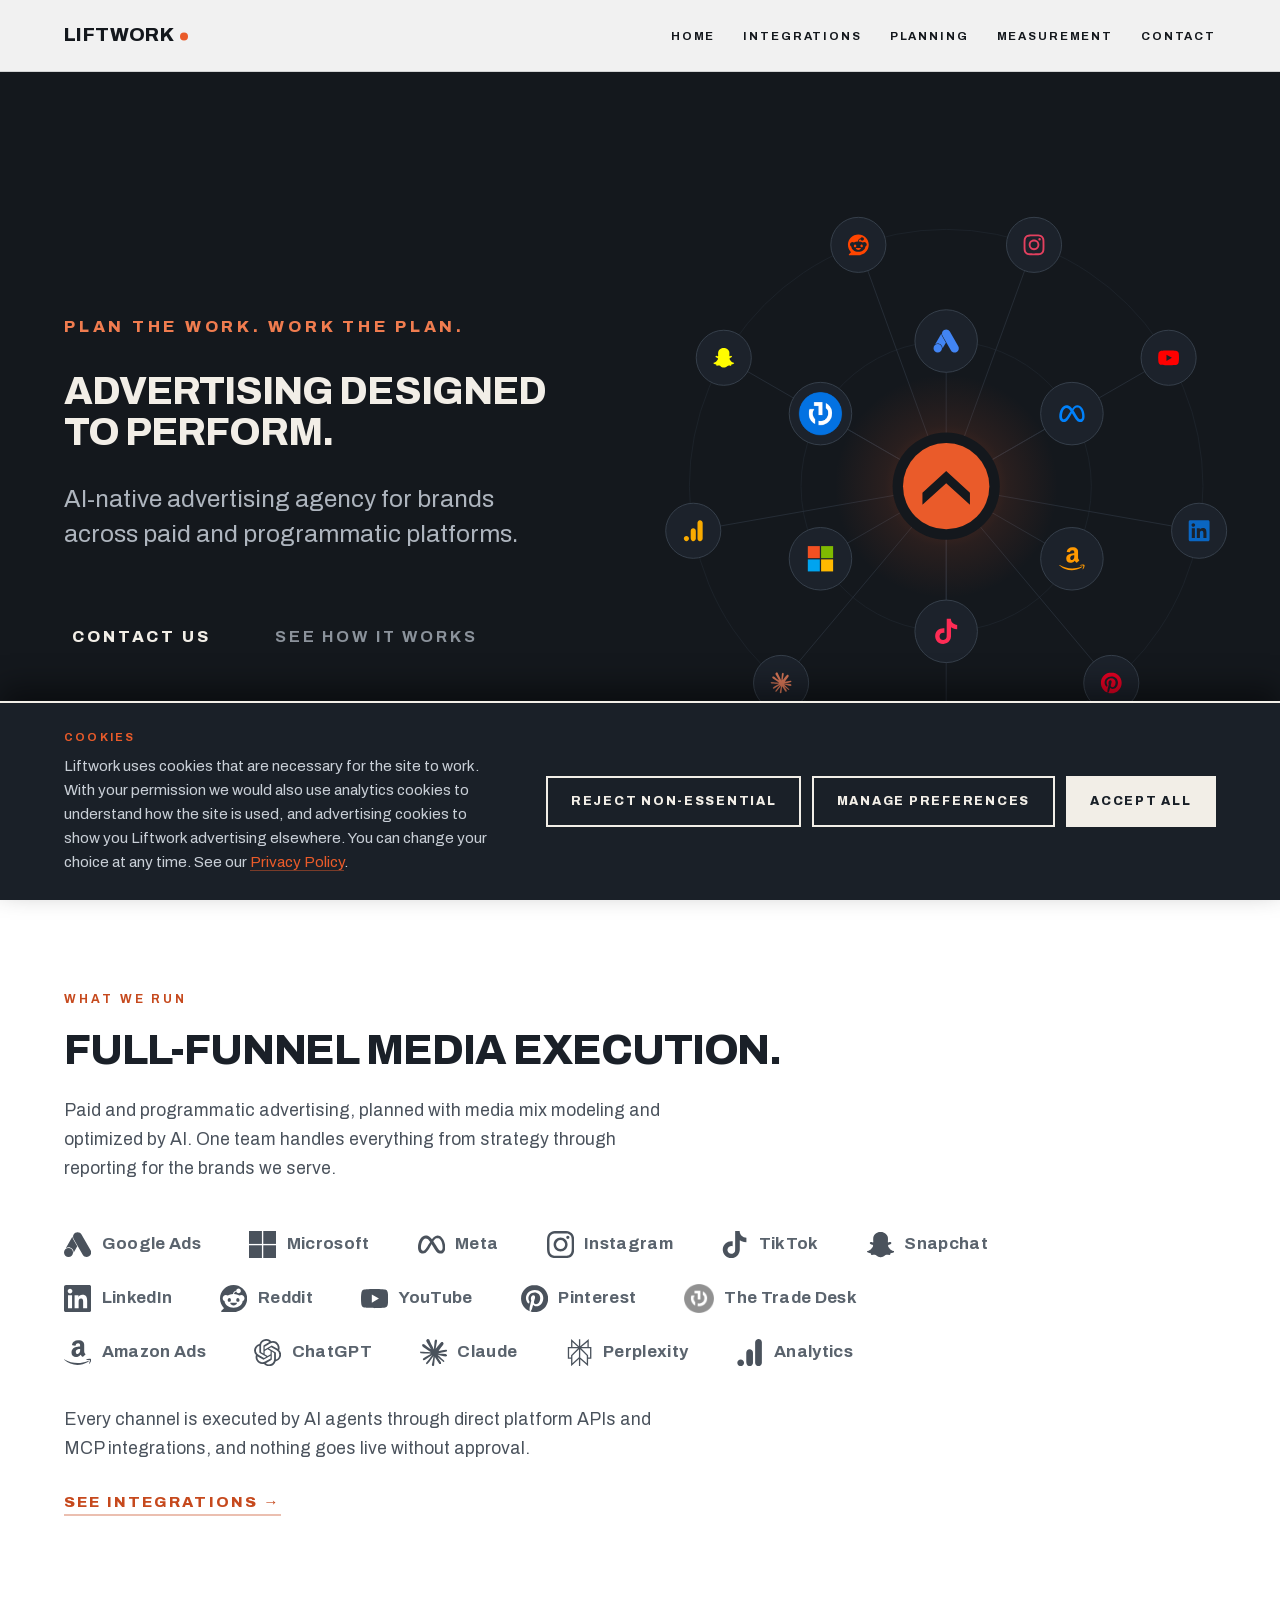
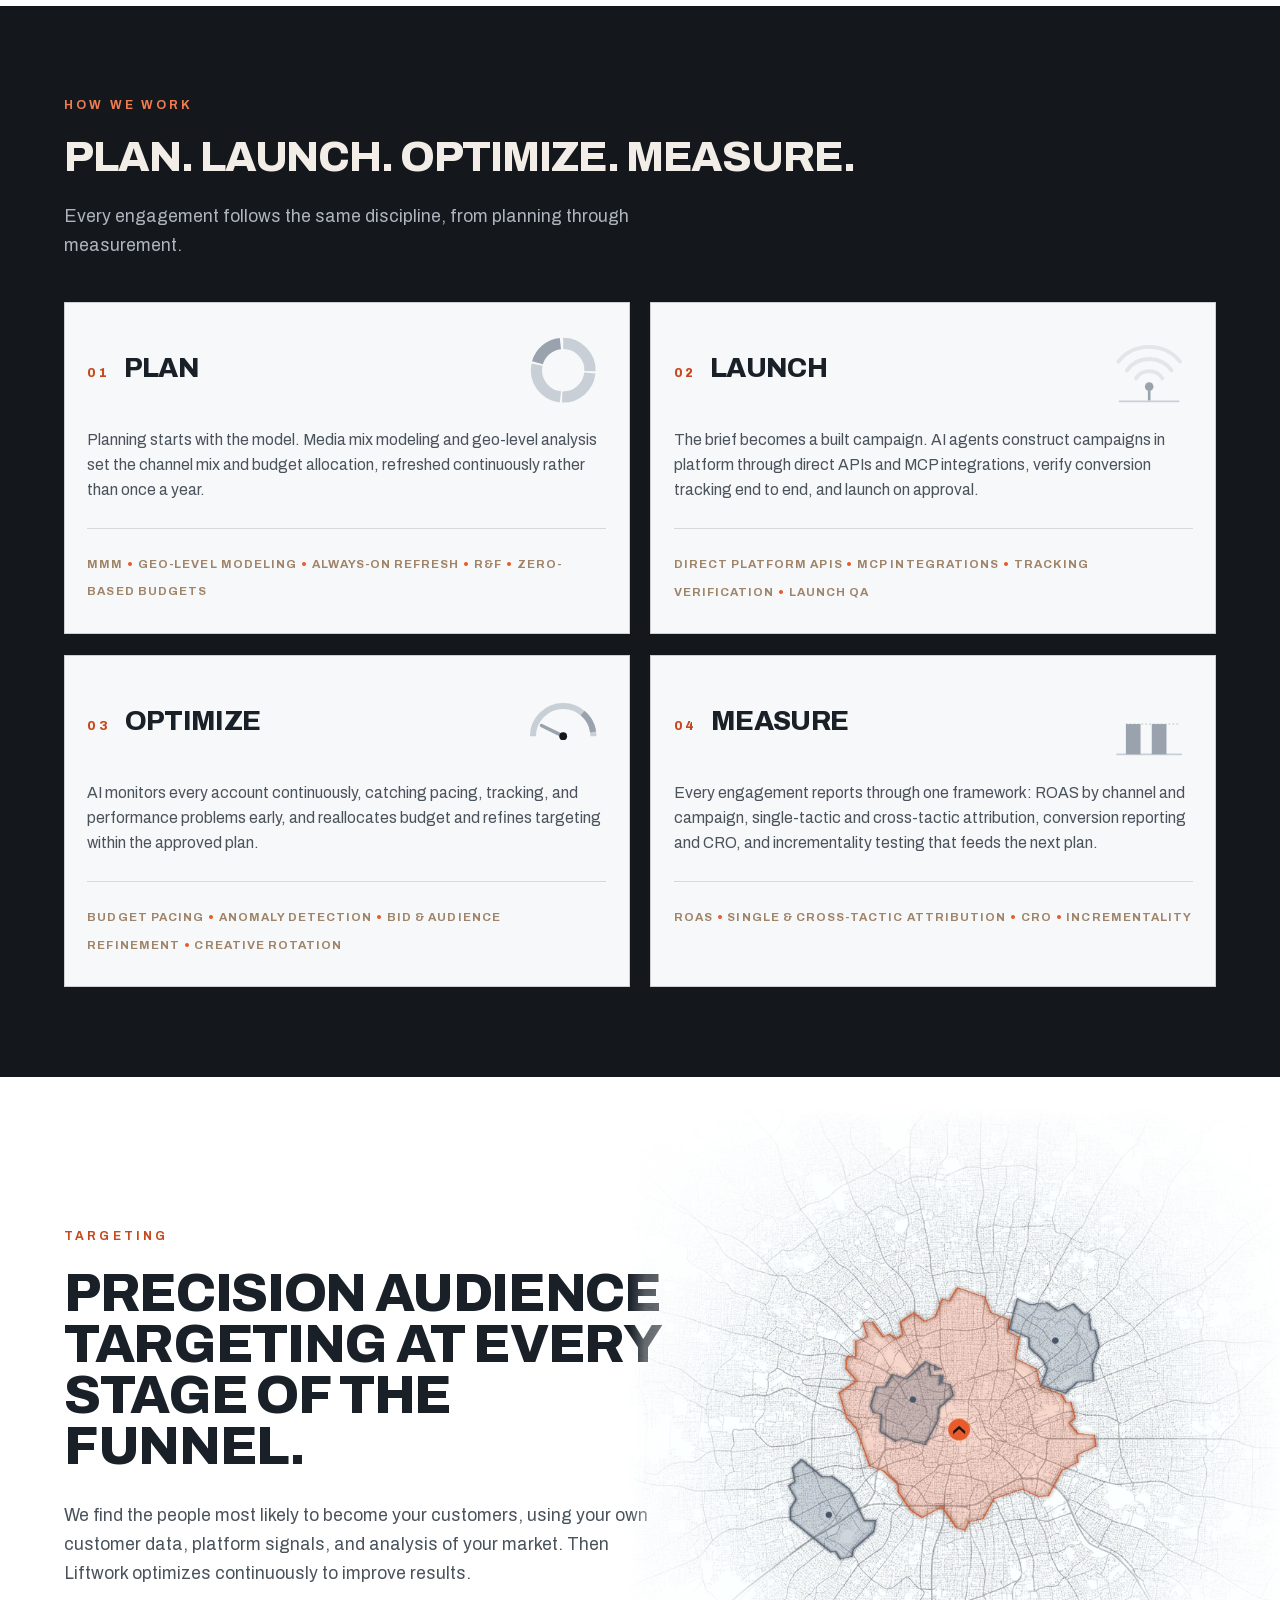
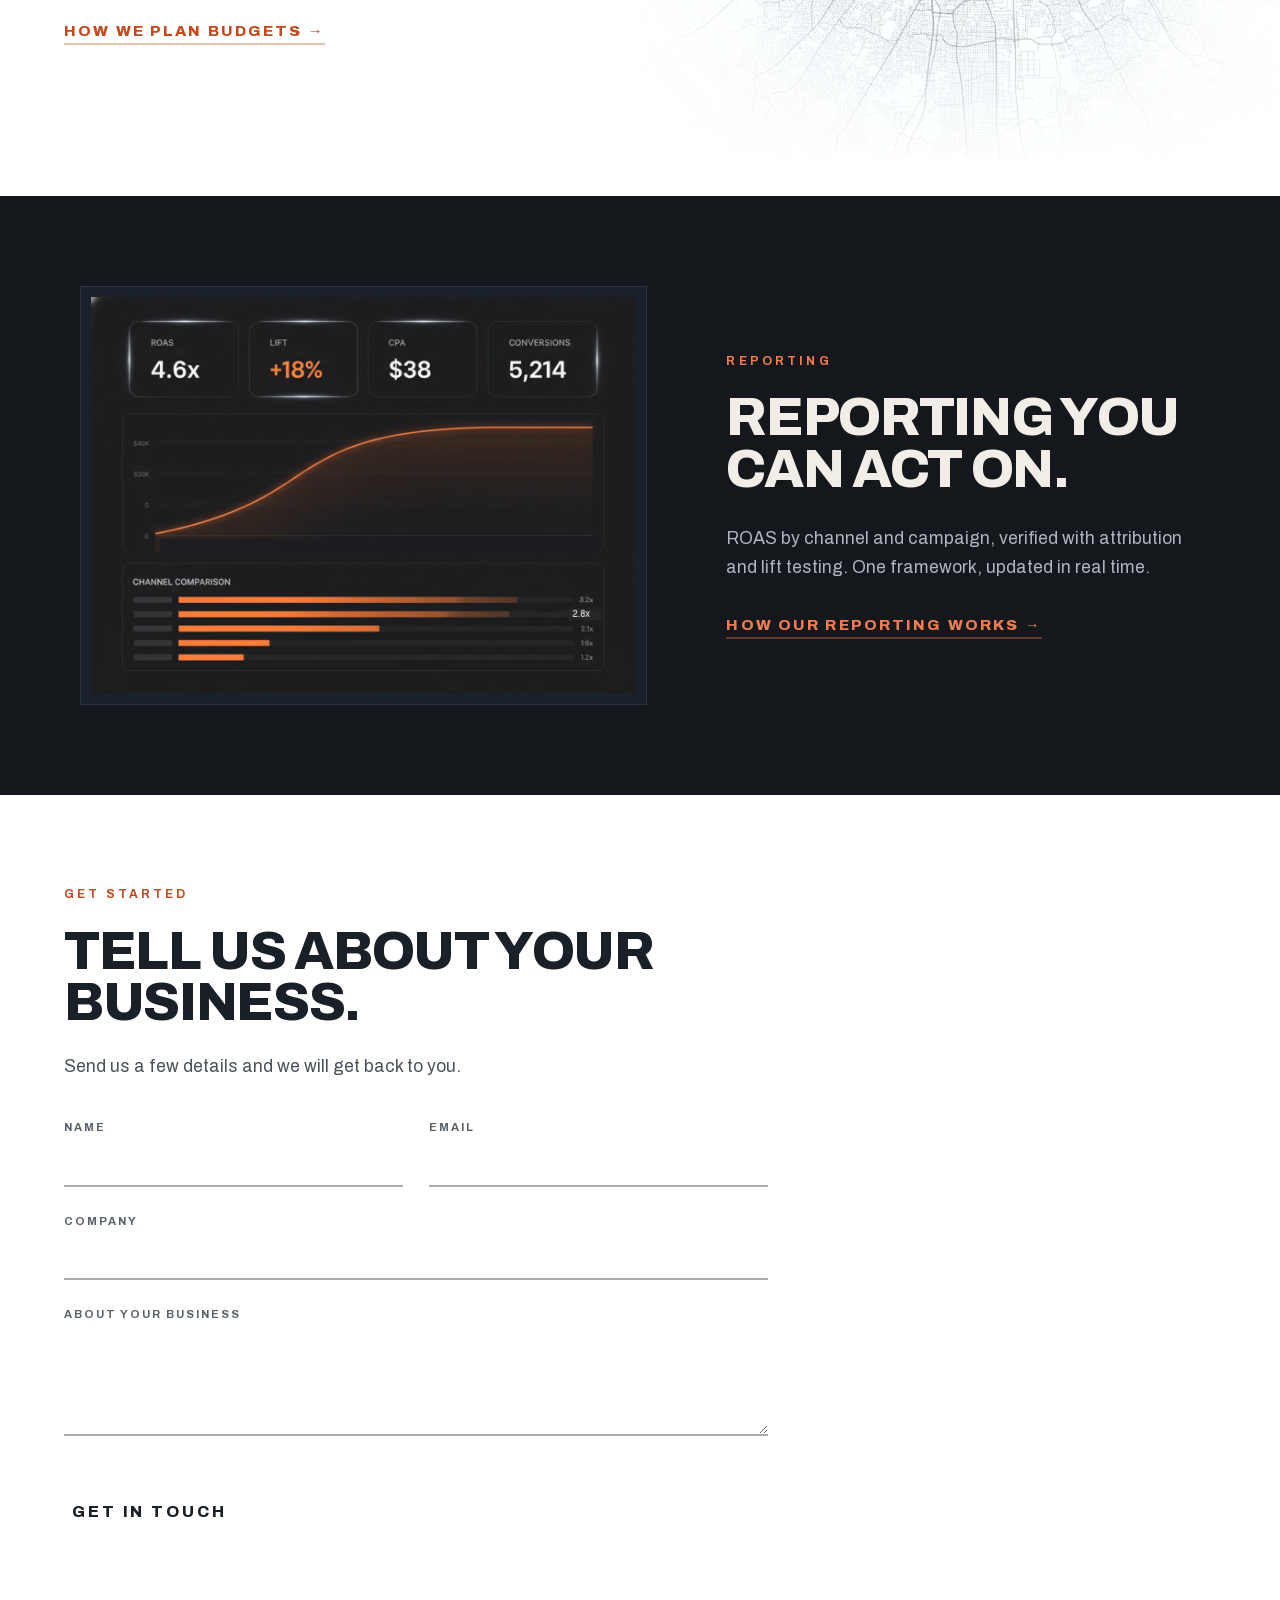
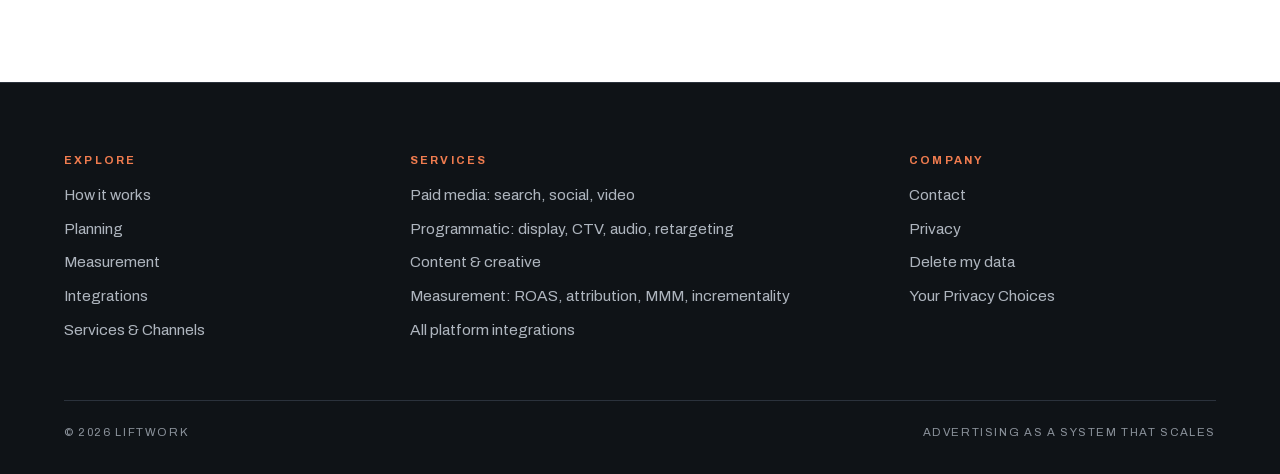
==== commit 8256d821: "Rename hubs to planning and measurement Co-Authored-By: Claude Fable 5 <noreply@anthropic.com>" ====
--- a/index.html
+++ b/index.html
@@ -503,8 +503,8 @@
       <ul>
         <li><a href="index.html">Home</a></li>
         <li><a href="integrations/index.html">Integrations</a></li>
-        <li><a href="media-mix-modeling/index.html">Planning</a></li>
-        <li><a href="attribution-incrementality/index.html">Analysis</a></li>
+        <li><a href="planning/index.html">Planning</a></li>
+        <li><a href="measurement/index.html">Measurement</a></li>
         <li><a href="#contact">Contact</a></li>
       </ul>
     </nav>
@@ -640,7 +640,7 @@
         <span class="kicker">Targeting</span>
         <h2 class="display-l" style="margin-block:1.3rem 1.8rem;max-width:20ch">Precision audience targeting at every stage of the funnel.</h2>
         <p class="body">We find the people most likely to become your customers, using your own customer data, platform signals, and analysis of your market. Then Liftwork optimizes continuously to improve results.</p>
-      <p style="margin:1.8rem 0 0"><a class="text-link" href="media-mix-modeling/index.html">How we plan budgets&nbsp;→</a></p>
+      <p style="margin:1.8rem 0 0"><a class="text-link" href="planning/index.html">How we plan budgets&nbsp;→</a></p>
       </div>
       <div class="plate">
         <div class="targ-wrap">
@@ -660,7 +660,7 @@
           <span class="kicker">Reporting</span>
           <h2 class="display-l" style="margin-block:1.3rem 1.8rem;max-width:20ch">Reporting you can act on.</h2>
           <p class="body">ROAS by channel and campaign, verified with attribution and lift testing. One framework, updated in real time.</p>
-          <p style="margin:1.8rem 0 0"><a class="text-link" style="color:var(--orange-light);border-bottom-color:rgba(240,124,79,.35)" href="attribution-incrementality/index.html">How our reporting works&nbsp;→</a></p>
+          <p style="margin:1.8rem 0 0"><a class="text-link" style="color:var(--orange-light);border-bottom-color:rgba(240,124,79,.35)" href="measurement/index.html">How our reporting works&nbsp;→</a></p>
         </div>
         <div class="plate">
           <div class="panel-ui" style="background:#1B212A;padding:.65rem">
@@ -721,8 +721,8 @@
         <h2 class="foot-h">Explore</h2>
         <ul>
           <li><a href="#how">How it works</a></li>
-          <li><a href="media-mix-modeling/index.html">Planning</a></li>
-          <li><a href="attribution-incrementality/index.html">Analysis</a></li>
+          <li><a href="planning/index.html">Planning</a></li>
+          <li><a href="measurement/index.html">Measurement</a></li>
           <li><a href="integrations/index.html">Integrations</a></li>
           <li><a href="#services">Services &amp; Channels</a></li>
         </ul>
